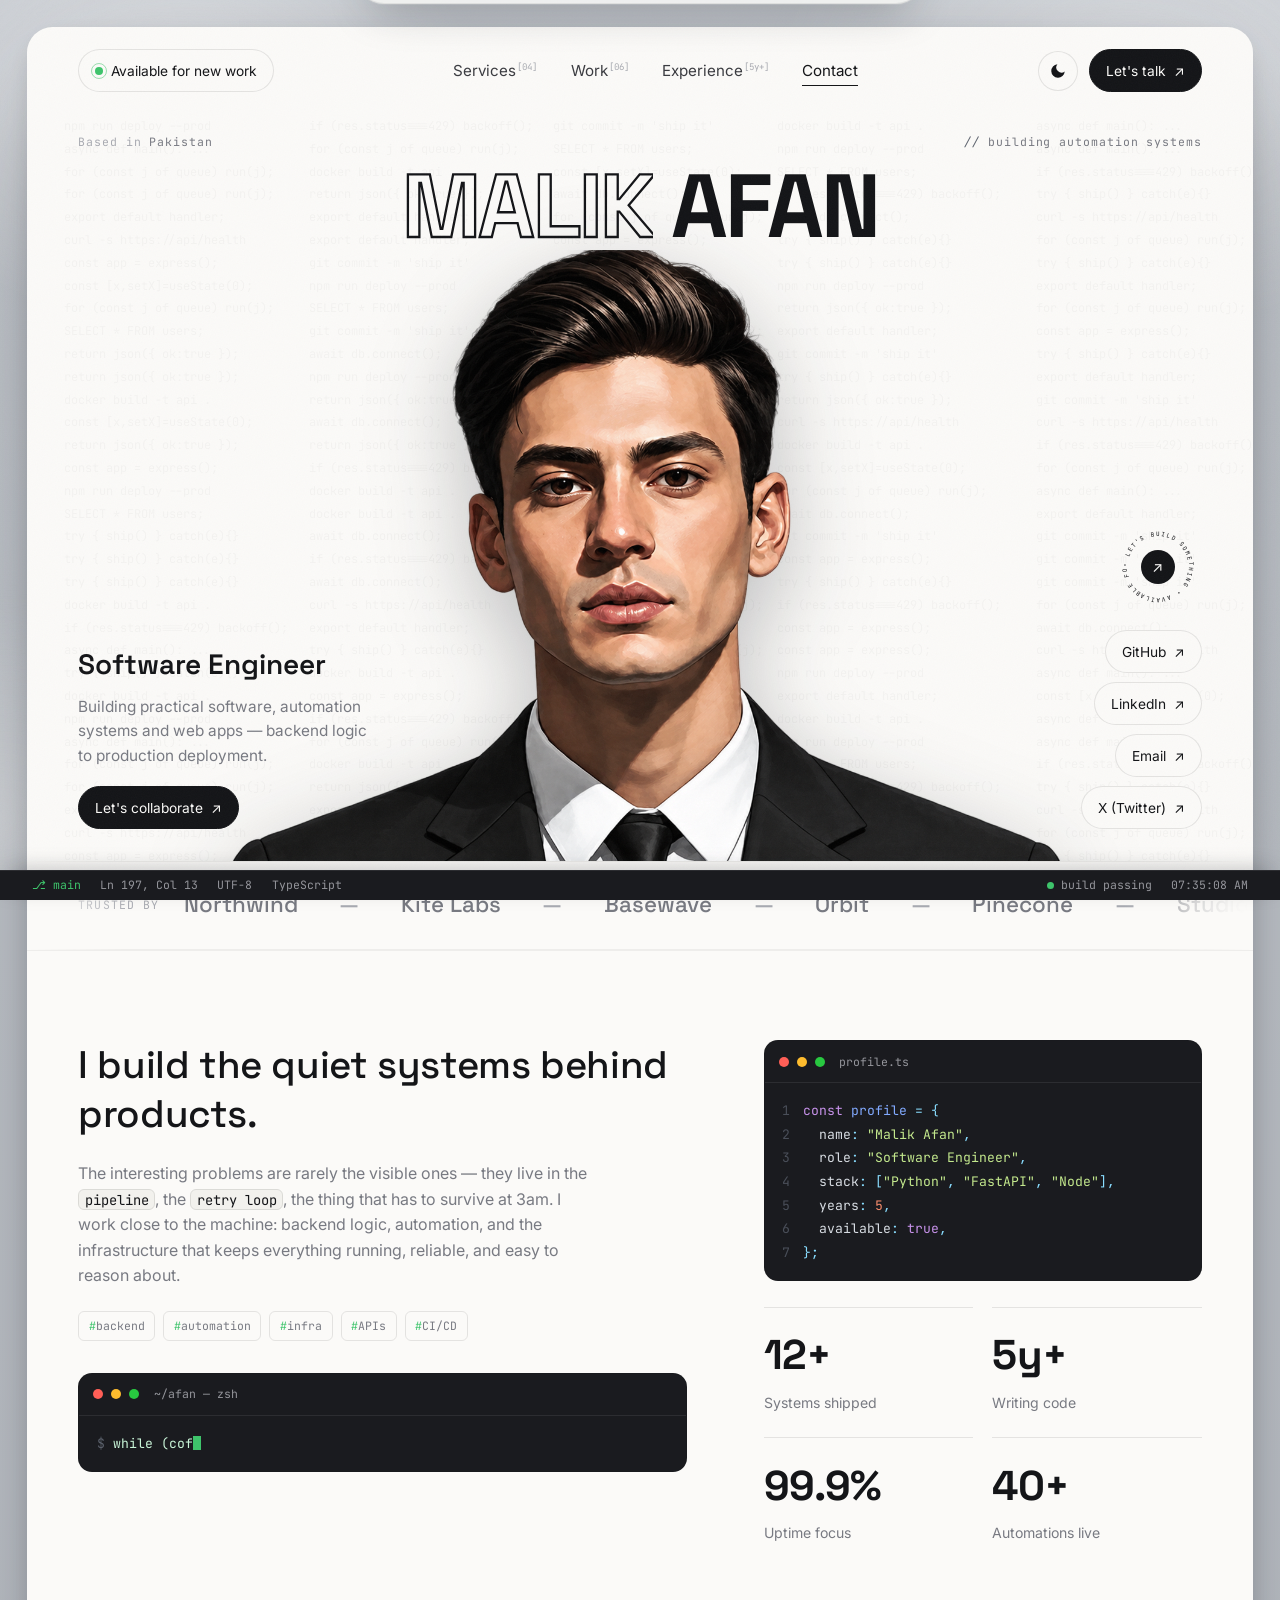
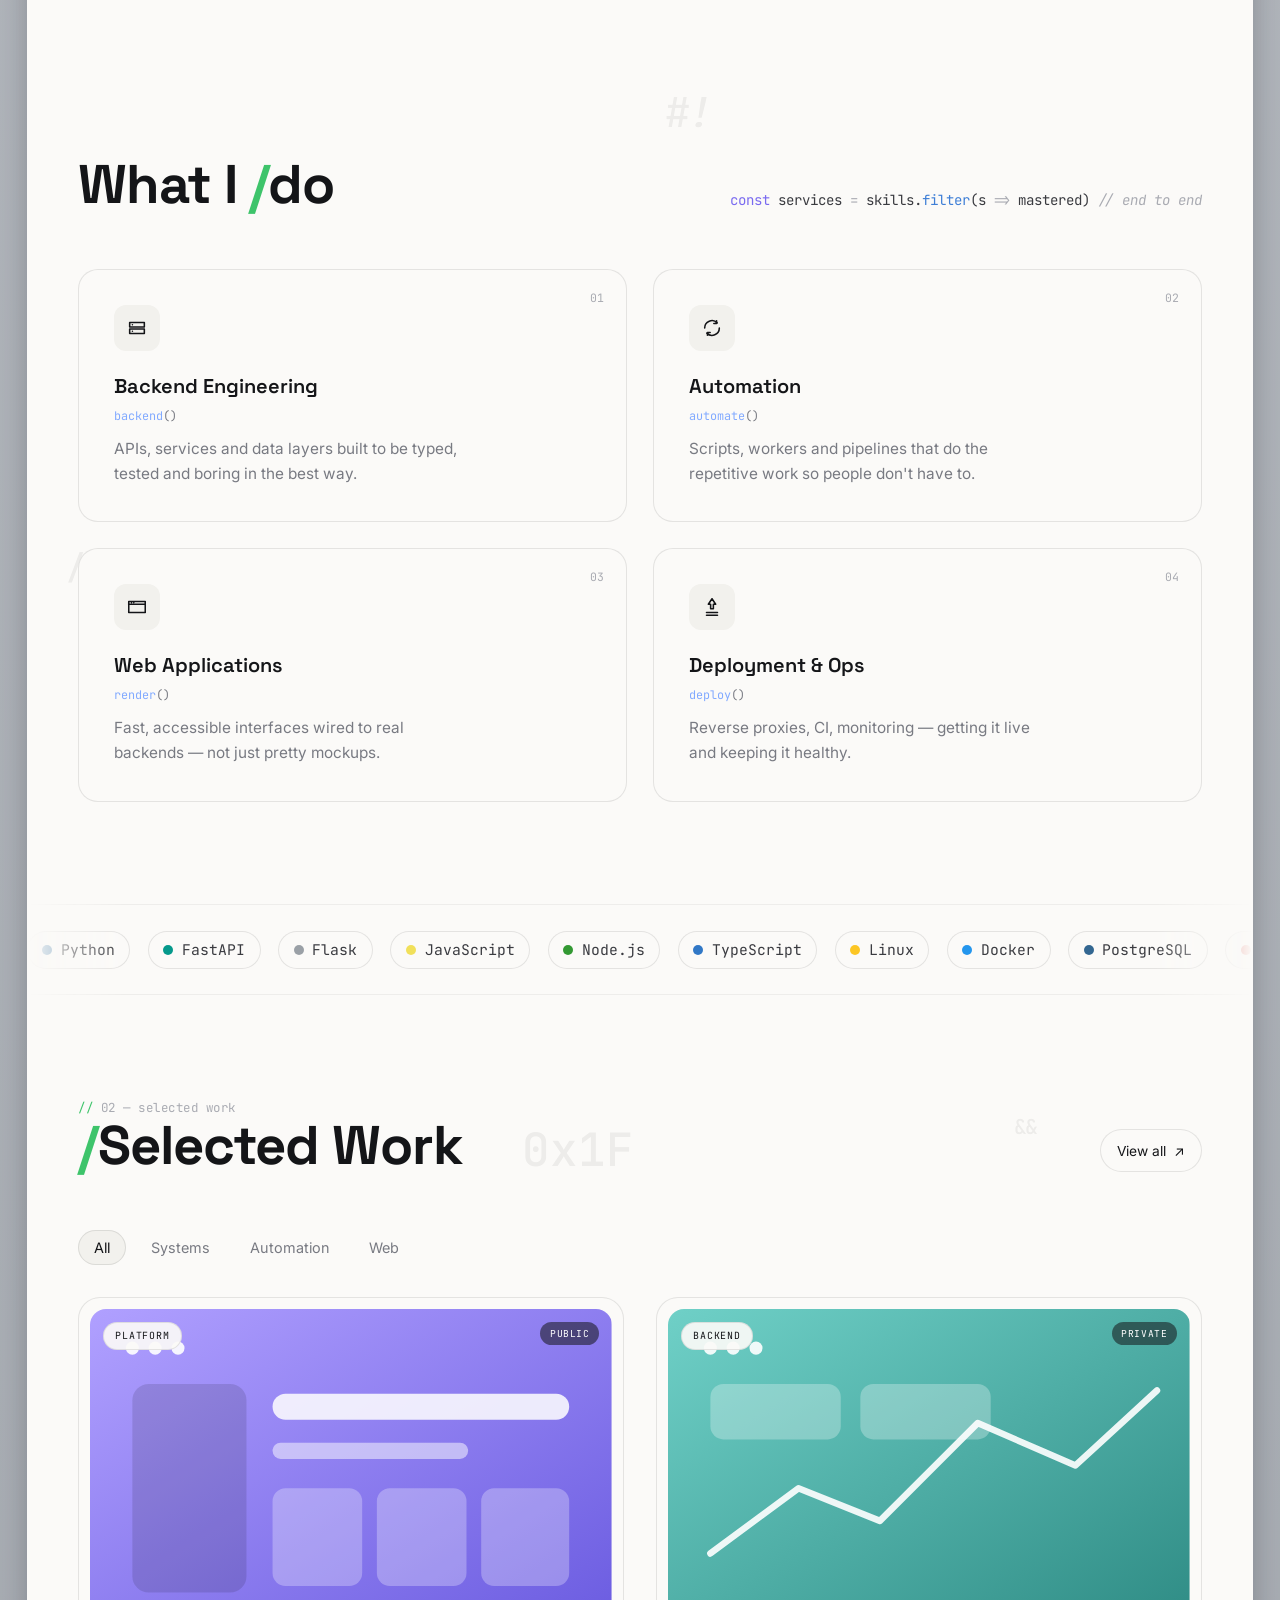
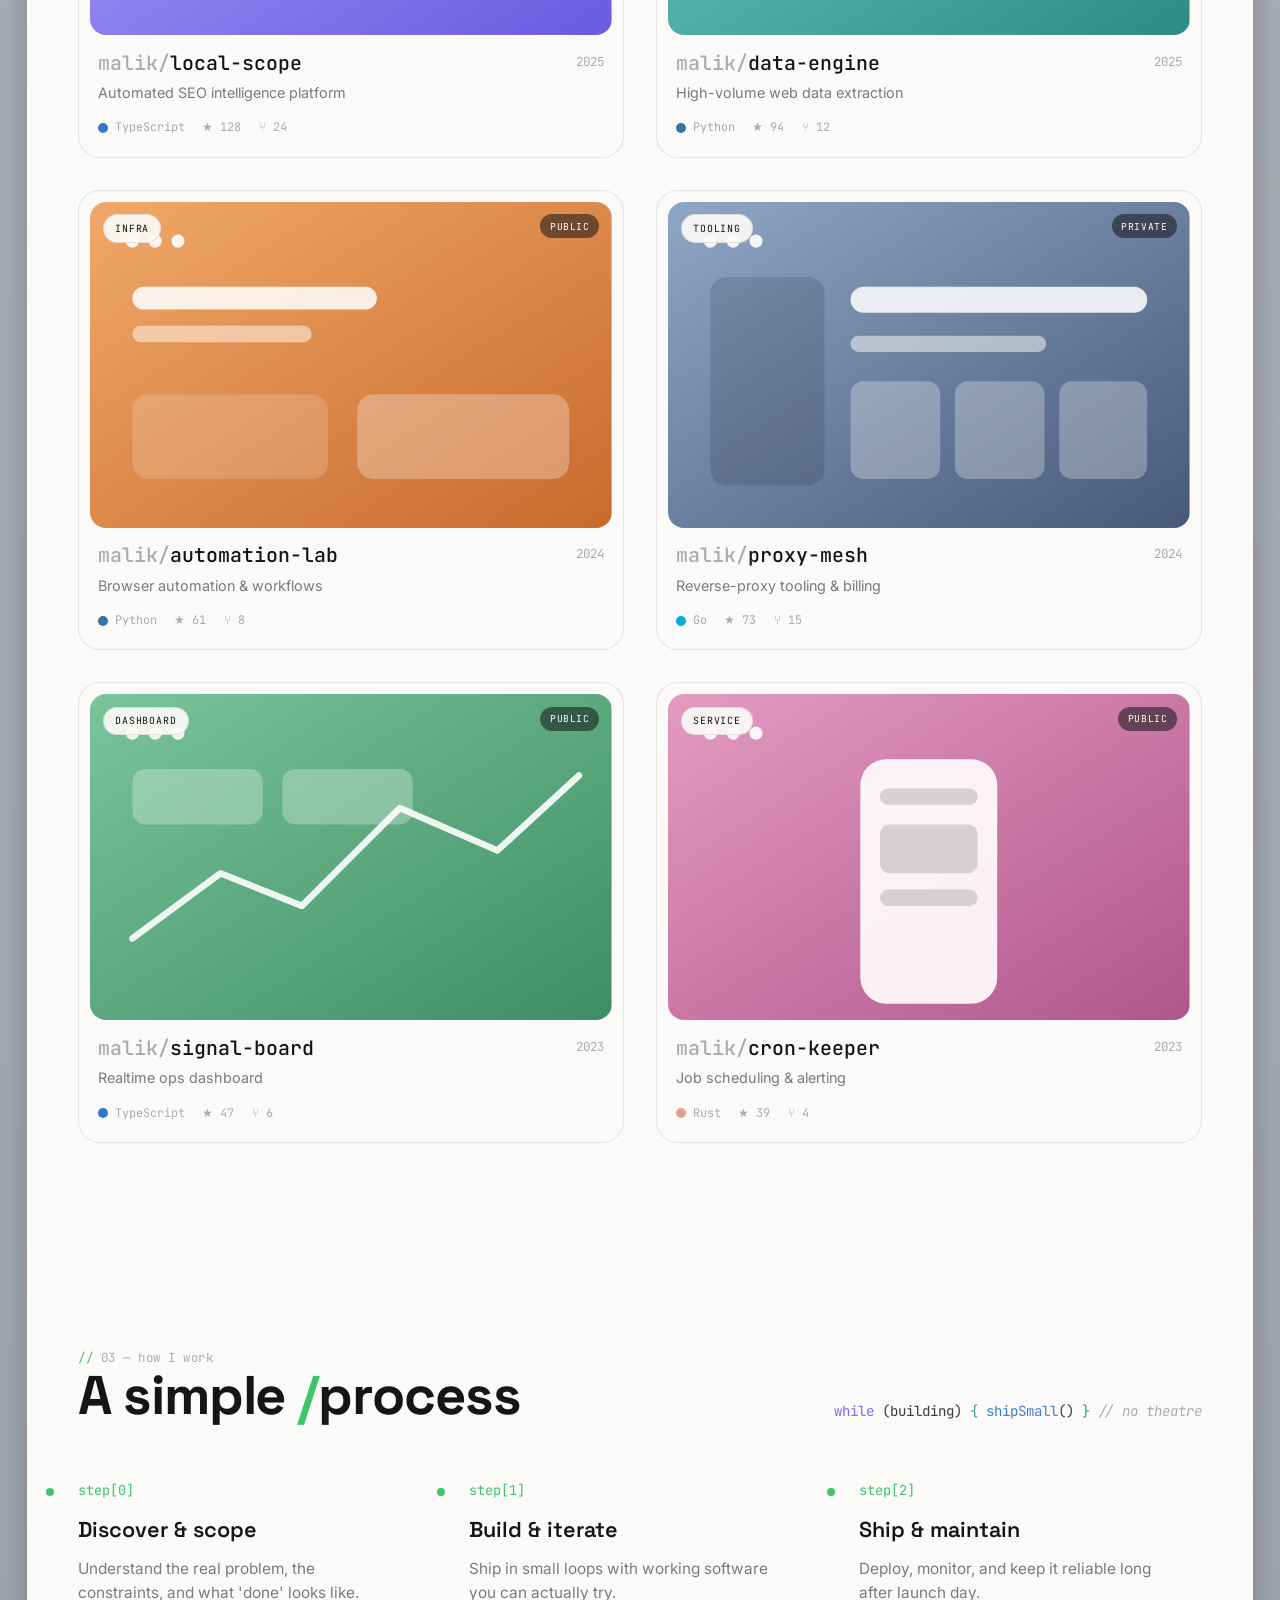
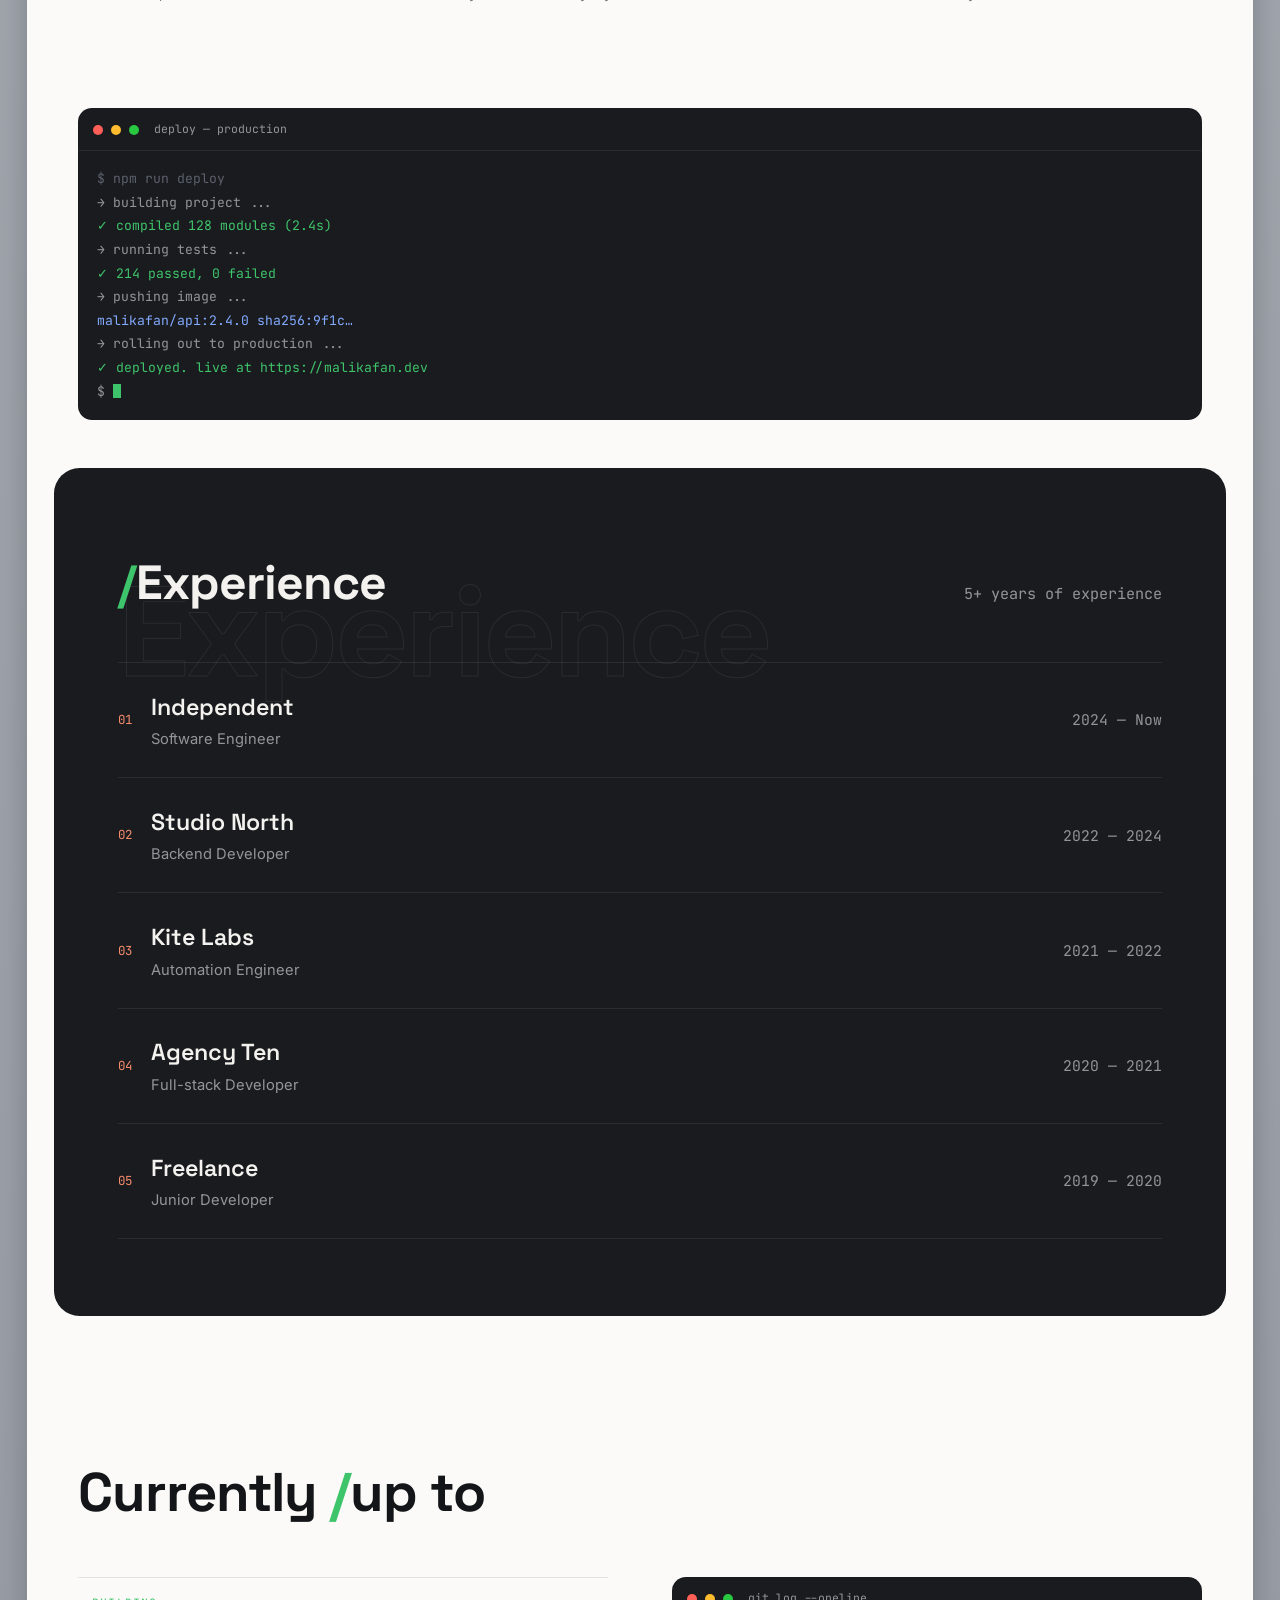
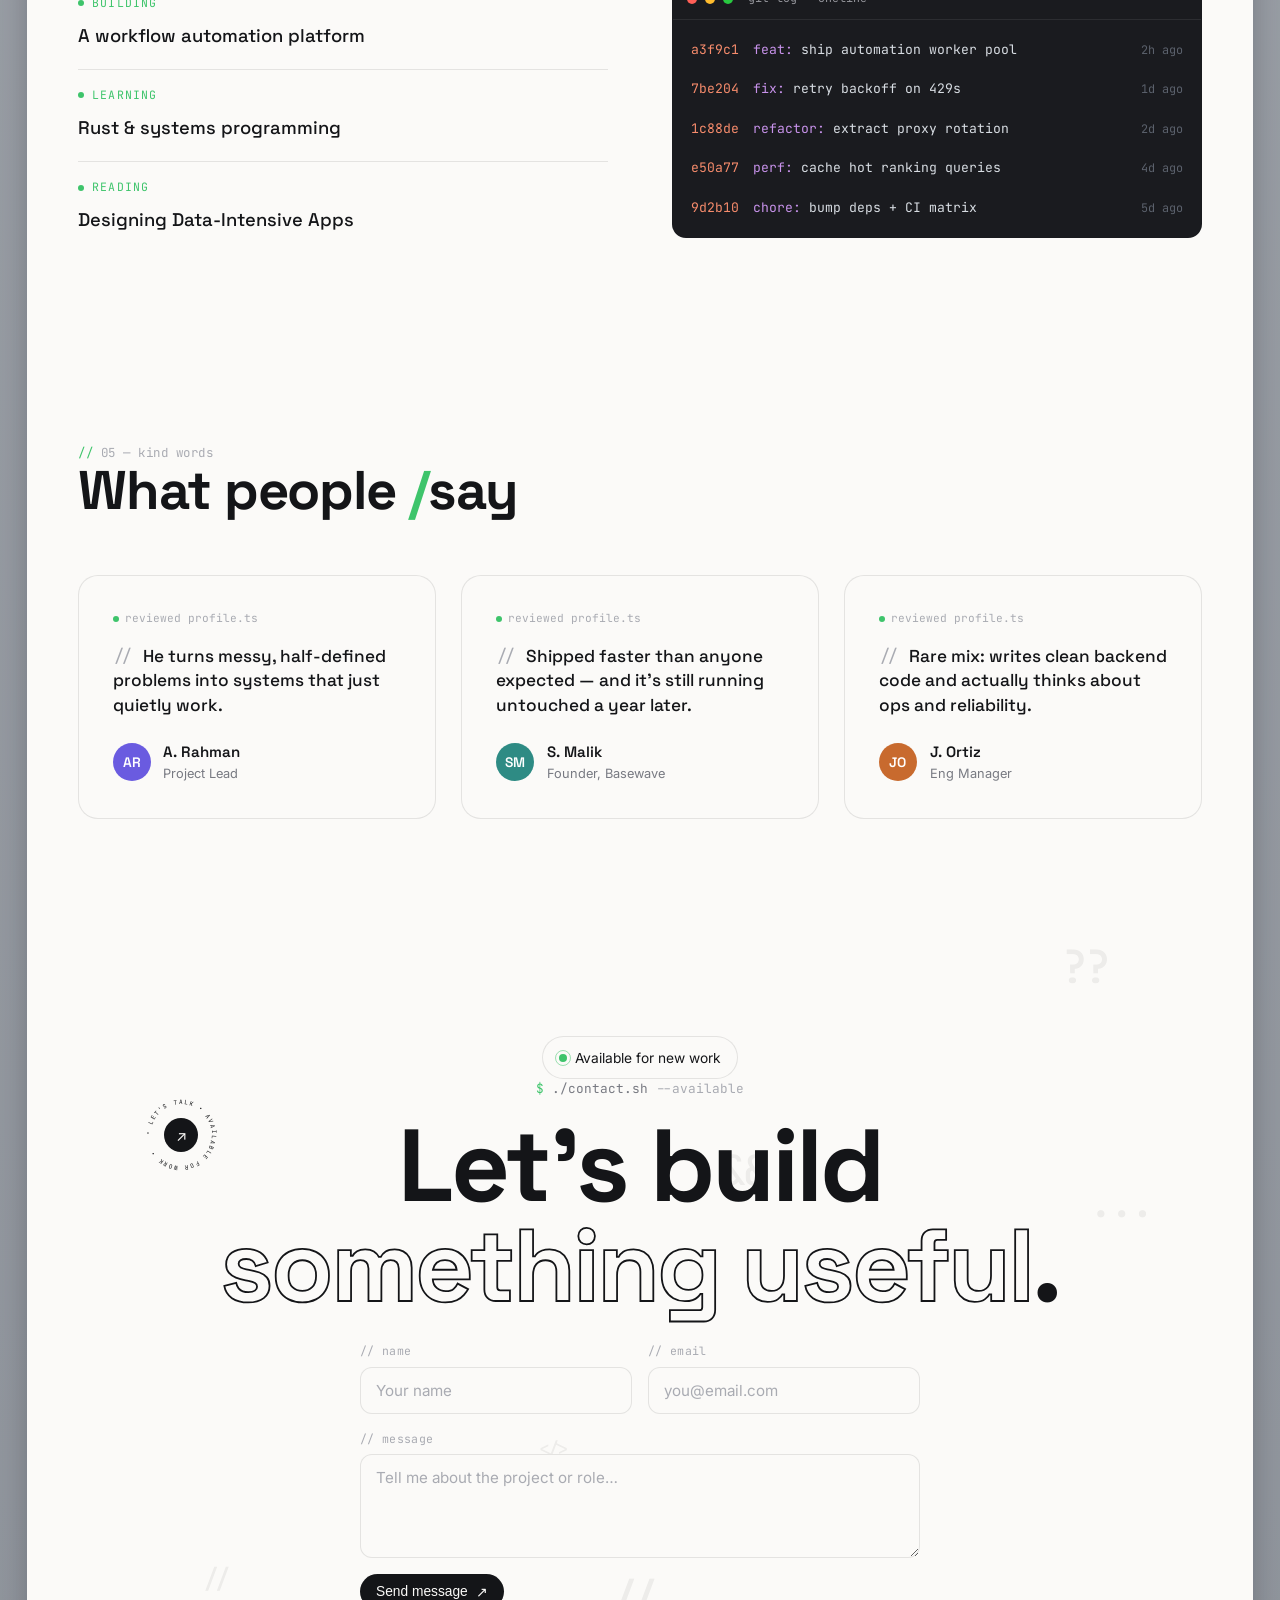
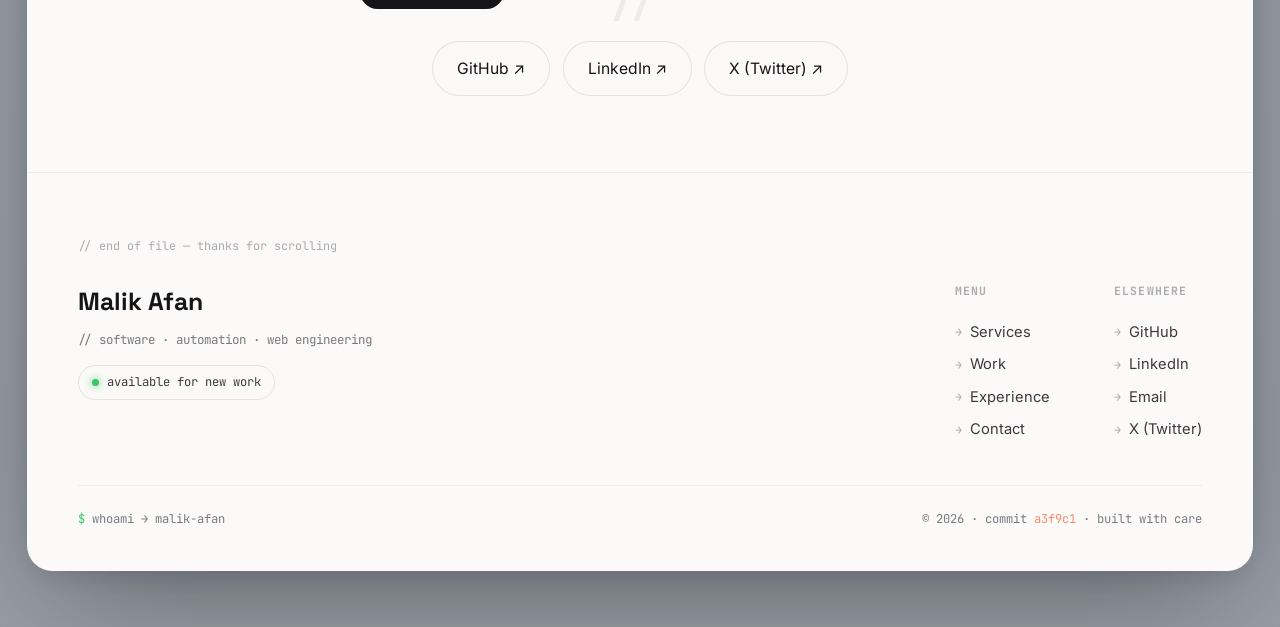
==== index.html @ fa78fea4 "move site to repo root" ====
<!DOCTYPE html>
<html lang="en">
<head>
<meta charset="UTF-8" />
<meta name="viewport" content="width=device-width, initial-scale=1.0, viewport-fit=cover" />
<title>Malik Afan — Software Engineer</title>
<meta name="description" content="Personal portfolio — software, automation and web engineering." />
<script>(function(){try{var t=localStorage.getItem('theme');if(!t)t=matchMedia('(prefers-color-scheme:dark)').matches?'dark':'light';document.documentElement.setAttribute('data-theme',t);}catch(e){document.documentElement.setAttribute('data-theme','light');}})();</script>
<link rel="preconnect" href="https://fonts.googleapis.com" />
<link rel="preconnect" href="https://fonts.gstatic.com" crossorigin />
<link href="https://fonts.googleapis.com/css2?family=Space+Grotesk:wght@400;500;600;700&family=Inter:wght@400;500;600&family=JetBrains+Mono:wght@400;500&display=swap" rel="stylesheet" />
<link rel="stylesheet" href="css/style.css" />
</head>
<body>

<div class="sky"></div>
<div class="grain"></div>
<div id="loader"><div class="m" data-mark></div><div class="mono2">&gt; loading…</div><div class="t"><div class="b"></div></div></div>

<div class="floatbar">
  <span class="fb-name" data-fb-name></span>
  <span class="fb-links" data-fb-links></span>
  <a class="pill solid" href="#contact">Let's talk <span class="a">↗</span></a>
</div>

<div class="frame">
  <nav class="nav">
    <span class="pill" data-availability><span class="dot"></span></span>
    <div class="links" data-nav></div>
    <div class="nav-right">
      <button class="theme-toggle" data-theme-toggle aria-label="Toggle dark mode">
        <svg class="ic-moon" viewBox="0 0 24 24" width="18" height="18" aria-hidden="true"><path d="M21 12.8A9 9 0 1 1 11.2 3a7 7 0 0 0 9.8 9.8Z" fill="currentColor"/></svg>
        <svg class="ic-sun" viewBox="0 0 24 24" width="18" height="18" aria-hidden="true"><g fill="none" stroke="currentColor" stroke-width="2" stroke-linecap="round"><circle cx="12" cy="12" r="4"/><path d="M12 2v2M12 20v2M2 12h2M20 12h2M5 5l1.4 1.4M17.6 17.6 19 19M19 5l-1.4 1.4M6.4 17.6 5 19"/></g></svg>
      </button>
      <a class="pill solid" href="#contact" data-cursor>Let's talk <span class="a">↗</span></a>
      <button class="nav-toggle" aria-label="Menu"><span></span><span></span><span></span></button>
    </div>
  </nav>

  <section id="hero">
    <div class="coderain" aria-hidden="true"></div>
    <div class="blobs" aria-hidden="true">
      <div class="blob b1" data-depth="16"><div class="blob-i"></div></div>
      <div class="blob b2" data-depth="22"><div class="blob-i"></div></div>
    </div>
    <div class="hero-meta mono">
      <span><span class="k">Based in</span> <span data-loc></span></span>
      <span><span class="tk-com">//</span> <span data-current></span></span>
    </div>

    <h1 class="hero-name" data-hero-name></h1>

    <div class="hero-portrait">
      <img class="pf-img pf-light" src="assets/portrait.png" alt="Malik Afan" />
      <img class="pf-img pf-dark" src="assets/portrait-dark.png" alt="Malik Afan" />
    </div>

    <div class="hero-foot">
      <div class="hero-role">
        <h2 data-role></h2>
        <p class="hero-blurb" data-blurb></p>
        <a class="pill solid" href="#work">Let's collaborate <span class="a">↗</span></a>
      </div>
      <div class="hero-right">
        <a class="badge2" href="#contact" aria-label="Let's build something">
          <svg viewBox="0 0 120 120"><defs><path id="bp2" d="M60,60 m-42,0 a42,42 0 1,1 84,0 a42,42 0 1,1 -84,0"/></defs><text><textPath href="#bp2">• let's build something • available for work </textPath></text></svg>
          <span class="ctr"><span>↗</span></span>
        </a>
        <div class="hero-socials" data-socials></div>
      </div>
    </div>
  </section>

  <div class="marquee clients"><span class="lab">Trusted by</span><div class="mqwrap"><div class="mq-track cl rev" data-clients></div></div></div>

  <section class="about">
    <div>
      <p class="lead"><span class="mask reveal"><span data-lead></span></span></p>
      <p class="body reveal" data-body></p>
      <div class="taglist reveal" data-tags></div>
      <div class="codeblock term reveal" style="margin-top:2rem">
        <div class="cb-bar"><i></i><i></i><i></i><em>~/afan — zsh</em></div>
        <div class="cb-body"><span style="color:var(--c-com)">$</span> <span data-type></span><span class="cur"></span></div>
      </div>
    </div>
    <div class="about-r">
      <div class="codeblock reveal">
        <div class="cb-bar"><i></i><i></i><i></i><em>profile.ts</em></div>
        <div class="cb-body" data-profile></div>
      </div>
      <div class="stats" data-stats></div>
    </div>
  </section>

  <section id="services" class="section">
    <div class="chips-float" aria-hidden="true"></div>
    <div class="sec-head"><div><div class="sec-idx reveal"><b>//</b> 01 — services</div><h2 class="sec-title reveal">What I <span class="slash">/</span>do</h2></div><p class="sec-note reveal code-note"><span class="tk-kw">const</span> services <span class="op">=</span> skills.<span class="tk-fn">filter</span>(s <span class="op">=></span> mastered)<span class="tk-com">  // end to end</span></p></div>
    <div class="svc-grid" data-services></div>
  </section>

  <div class="marquee"><div class="mq-track tech" data-marquee></div></div>

  <section id="work" class="section">
    <div class="chips-float" aria-hidden="true"></div>
    <div class="sec-head"><div><div class="sec-idx reveal"><b>//</b> 02 — selected work</div><h2 class="sec-title reveal"><span class="slash">/</span>Selected Work</h2></div><a class="pill reveal" href="#work" data-cursor>View all <span class="a">↗</span></a></div>
    <div class="work-bar reveal"><div class="tabs" data-tabs></div></div>
    <div class="work-grid" data-projects></div>
  </section>

  <section id="process" class="section">
    <div class="sec-head"><div><div class="sec-idx reveal"><b>//</b> 03 — how I work</div><h2 class="sec-title reveal">A simple <span class="slash">/</span>process</h2></div><p class="sec-note reveal code-note"><span class="tk-kw">while</span> (building) <span class="pun">{</span> <span class="tk-fn">shipSmall</span>() <span class="pun">}</span><span class="tk-com">  // no theatre</span></p></div>
    <div class="process" data-process></div>
  </section>

  <section class="deploy reveal">
    <div class="codeblock">
      <div class="cb-bar"><i></i><i></i><i></i><em>deploy — production</em></div>
      <div class="cb-body" data-deploy></div>
    </div>
  </section>

  <section id="experience" class="exp-panel reveal">
    <div class="exp-top"><span class="exp-ghost">Experience</span><h2 class="exp-title"><span class="slash">/</span>Experience</h2><span class="exp-years" data-years></span></div>
    <div class="exp-list" data-experience></div>
  </section>

  <section id="now" class="section">
    <div class="sec-head"><div><div class="sec-idx reveal"><b>//</b> 04 — right now</div><h2 class="sec-title reveal">Currently <span class="slash">/</span>up to</h2></div></div>
    <div class="now-wrap">
      <div class="now-list" data-now></div>
      <div class="codeblock gitlog reveal">
        <div class="cb-bar"><i></i><i></i><i></i><em>git log --oneline</em></div>
        <div class="cb-body" data-gitlog></div>
      </div>
    </div>
  </section>

  <section id="testimonials" class="section">
    <div class="sec-head"><div><div class="sec-idx reveal"><b>//</b> 05 — kind words</div><h2 class="sec-title reveal">What people <span class="slash">/</span>say</h2></div></div>
    <div class="tcards" data-testimonials></div>
  </section>

  <section id="contact" class="contact">
    <div class="chips-float" aria-hidden="true"></div>
    <a class="badge2 c-badge" href="#contact" data-cursor aria-label="Let's talk"><svg viewBox="0 0 120 120"><text><textPath href="#bp2">• let's talk • available for work • </textPath></text></svg><span class="ctr"><span>↗</span></span></a>
    <span class="pill ava reveal" data-availability2><span class="dot"></span></span>
    <div class="prompt reveal"><span class="p">$</span> ./contact.sh <span style="color:var(--faint)">--available</span></div>
    <h2 class="reveal" data-contact-title></h2>
    <form class="contact-form reveal" data-contact-form novalidate>
      <div class="cf-grid">
        <label class="cf-field"><span class="cf-lab">// name</span><input type="text" name="name" required autocomplete="name" placeholder="Your name" /></label>
        <label class="cf-field"><span class="cf-lab">// email</span><input type="email" name="email" required autocomplete="email" placeholder="you@email.com" /></label>
      </div>
      <label class="cf-field"><span class="cf-lab">// message</span><textarea name="message" rows="4" required placeholder="Tell me about the project or role…"></textarea></label>
      <div class="cf-actions">
        <button type="submit" class="pill solid cf-send">Send message <span class="a">↗</span></button>
        <span class="cf-note" data-cf-note aria-live="polite"></span>
      </div>
    </form>
    <div class="cta reveal" data-contact-cta></div>
  </section>

  <footer class="foot">
    <div class="foot-cmt">// end of file — thanks for scrolling</div>
    <div class="foot-grid">
      <div class="fbrand-col">
        <div class="fbrand" data-fbrand></div>
        <p class="ftag">// software · automation · web engineering</p>
        <span class="fstatus"><i></i> available for new work</span>
      </div>
      <div class="fcol" data-fnav></div>
      <div class="fcol" data-fsocial></div>
    </div>
    <div class="fbot">
      <span><span class="p">$</span> whoami → malik-afan</span>
      <span>© 2026 · commit <span class="hash">a3f9c1</span> · built with care</span>
    </div>
  </footer>
</div>

<div class="statusbar">
  <span class="seg accent">⎇ main</span>
  <span class="seg hide-sm" data-lncol>Ln 42, Col 8</span>
  <span class="seg hide-sm">UTF-8</span>
  <span class="seg">TypeScript</span>
  <span class="seg push"><span class="blink"></span> build passing</span>
  <span class="seg" data-clock>--:--:--</span>
</div>

<div class="hover-preview"></div>

<script src="js/main.js"></script>
</body>
</html>
---- css/style.css ----
/* ============================ Malik Afan — portfolio ============================ */
:root{
  --sky-1:#C7CBD1; --sky-2:#AEB3BA; --sky-3:#989DA5;
  --card:#FBFAF8; --card-2:#F2F1ED; --card-3:#EAE8E2;
  --ink:#141518; --ink-2:#3A3B40; --dim:#787A82; --faint:#A9ABB2;
  --line:rgba(20,21,24,0.10); --line-2:rgba(20,21,24,0.055);
  --dark:#1A1B1F; --dark-2:#212228; --dark-line:rgba(255,255,255,0.08);
  --d-text:#F3F2EF; --d-dim:#94959B;
  --green:#3EC46B; --violet:#7A6BF0; --pill:#141518;
  --c-kw:#C792EA; --c-str:#C3E88D; --c-num:#F78C6C; --c-prop:#82AAFF; --c-com:#5B616C; --c-punc:#89DDFF; --c-fn:#82AAFF;
  --fd:"Space Grotesk", system-ui, sans-serif;
  --fb:"Inter", system-ui, sans-serif;
  --fm:"JetBrains Mono", ui-monospace, Menlo, Consolas, monospace;
  --frame:clamp(9px, 2.1vw, 32px);
  --pad:clamp(1.15rem, 4vw, 3.8rem);
  --r:clamp(18px, 2vw, 30px);
  --sb:30px;
  --ease:cubic-bezier(.22,.68,.32,1);
}
*{ margin:0; padding:0; box-sizing:border-box; }
html{ -webkit-text-size-adjust:100%; scroll-behavior:smooth; }
body{ font-family:var(--fb); color:var(--ink); font-weight:400; line-height:1.6; overflow-x:hidden;
  -webkit-font-smoothing:antialiased; text-rendering:optimizeLegibility; background:linear-gradient(180deg, var(--sky-1), var(--sky-3)); }
a{ color:inherit; text-decoration:none; } svg{ display:block; }
::selection{ background:var(--ink); color:var(--card); }
html:not(.js) .reveal, html:not(.js) .mask>*{ opacity:1 !important; transform:none !important; }
html:not(.js) #loader{ display:none; }

.sky{ position:fixed; inset:0; z-index:0; pointer-events:none; overflow:hidden; }
.sky::before{ content:""; position:absolute; inset:-10%; filter:blur(6px);
  background:radial-gradient(40vw 30vw at 20% 18%, rgba(255,255,255,.55), transparent 60%),
    radial-gradient(46vw 32vw at 82% 16%, rgba(255,255,255,.42), transparent 62%),
    radial-gradient(50vw 34vw at 65% 88%, rgba(255,255,255,.4), transparent 62%),
    radial-gradient(38vw 30vw at 8% 84%, rgba(255,255,255,.34), transparent 60%); }
.grain{ position:fixed; inset:0; z-index:590; pointer-events:none; opacity:.028;
  background-image:url("data:image/svg+xml,%3Csvg xmlns='http://www.w3.org/2000/svg'%3E%3Cfilter id='n'%3E%3CfeTurbulence type='fractalNoise' baseFrequency='0.85' numOctaves='2' stitchTiles='stitch'/%3E%3C/filter%3E%3Crect width='100%25' height='100%25' filter='url(%23n)'/%3E%3C/svg%3E"); }

.frame{ position:relative; z-index:2; margin:var(--frame) var(--frame) calc(var(--sb) + var(--frame)); background:var(--card); border-radius:var(--r);
  box-shadow:0 40px 120px -30px rgba(30,34,40,.5), 0 8px 30px -10px rgba(30,34,40,.22); overflow:hidden; }

.pill{ display:inline-flex; align-items:center; gap:.5rem; border:1px solid var(--line); border-radius:100px; padding:.6rem 1rem; font-size:.86rem; background:var(--card); white-space:nowrap;
  transition:border-color .3s var(--ease), background-color .3s var(--ease), color .3s var(--ease), transform .3s var(--ease); }
.pill:hover{ border-color:var(--ink); transform:translateY(-2px); }
.pill.solid{ background:var(--ink); color:var(--card); border-color:var(--ink); }
.pill.solid:hover{ opacity:.9; }
.pill .dot{ width:8px; height:8px; border-radius:50%; background:var(--green); position:relative; }
.pill .dot::after{ content:""; position:absolute; inset:-4px; border-radius:50%; border:1px solid var(--green); opacity:.5; animation:ping 2.4s var(--ease) infinite; }
@keyframes ping{ 0%{transform:scale(.6);opacity:.6} 80%,100%{transform:scale(1.7);opacity:0} }
.pill .a{ transition:transform .3s var(--ease); display:inline-block; }
.pill:hover .a{ transform:translate(2px,-2px); }
.mono{ font-family:var(--fm); font-size:.72rem; letter-spacing:.08em; color:var(--dim); }

.nav{ position:relative; z-index:10; display:flex; align-items:center; justify-content:space-between; gap:1rem; padding:clamp(.9rem,2.2vw,1.4rem) var(--pad); }
.nav-right{ display:flex; align-items:center; gap:.7rem; }
.nav .links{ display:flex; gap:clamp(1rem,2.6vw,2.4rem); }
.nav .links a{ position:relative; color:var(--ink-2); font-size:.95rem; transition:color .3s var(--ease); }
.nav .links a sup{ color:var(--faint); font-size:.6em; margin-left:.12em; font-family:var(--fm); }
.nav .links a::after{ content:""; position:absolute; left:0; bottom:-3px; height:1.5px; width:0; background:var(--ink); transition:width .32s var(--ease); }
.nav .links a:hover,.nav .links a.active{ color:var(--ink); }
.nav .links a.active::after,.nav .links a:hover::after{ width:100%; }
.nav-toggle{ display:none; }
.floatbar{ position:fixed; top:var(--frame); left:50%; transform:translate(-50%,-140%); z-index:800; display:flex; align-items:center; gap:1.1rem; padding:.45rem .5rem .45rem 1.25rem; background:rgba(251,250,248,.8); backdrop-filter:blur(16px) saturate(1.4); -webkit-backdrop-filter:blur(16px) saturate(1.4); border:1px solid var(--line); border-radius:100px; box-shadow:0 16px 44px -16px rgba(30,34,40,.4); transition:transform .5s var(--ease); }
.floatbar.show{ transform:translate(-50%,0); }
.floatbar .fb-name{ font-family:var(--fd); font-weight:700; font-size:.92rem; color:var(--ink); }
.floatbar .fb-links{ display:flex; gap:1.4rem; padding:0 1.2rem; border-left:1px solid var(--line); border-right:1px solid var(--line); }
.floatbar .fb-links a{ font-size:.85rem; color:var(--dim); transition:color .25s var(--ease); } .floatbar .fb-links a:hover{ color:var(--ink); }
.floatbar .pill.solid{ padding:.55rem 1.1rem; font-size:.85rem; }
@media (max-width:420px){
  .nav{ padding-left:1rem; padding-right:1rem; gap:.5rem; }
  .nav [data-availability]{ font-size:.76rem; padding:.5rem .8rem; }
  .nav-right{ gap:.5rem; }
  .theme-toggle{ width:36px; height:36px; }
}
@media (max-width:760px){ .floatbar .fb-links{ display:none; } }

.statusbar{ position:fixed; left:0; right:0; bottom:0; z-index:700; height:var(--sb); border-radius:0;
  display:flex; align-items:center; gap:1.2rem; padding:0 clamp(1rem,3vw,2rem); background:var(--dark); color:var(--d-dim);
  border-top:1px solid var(--dark-line); font-family:var(--fm); font-size:.72rem; overflow:hidden;
  box-shadow:0 -6px 22px -10px rgba(20,24,30,.5); }
.statusbar .seg{ display:inline-flex; align-items:center; gap:.4rem; white-space:nowrap; }
.statusbar .accent{ color:var(--green); } .statusbar .push{ margin-left:auto; }
.statusbar .blink{ width:7px; height:7px; border-radius:50%; background:var(--green); animation:blink 1.2s steps(1) infinite; }
@media (max-width:640px){ .statusbar .hide-sm{ display:none; } }

/* ============================ HERO ============================ */
#hero{ position:relative; height:calc(100svh - var(--frame)*2 - var(--sb) - 4.4rem); min-height:430px; display:flex; flex-direction:column; padding:0 var(--pad) clamp(.5rem,2vh,1.2rem); overflow:hidden; }
.coderain{ position:absolute; inset:0; z-index:0; overflow:hidden; pointer-events:none; opacity:.028; }
.cr-col{ position:absolute; top:0; font-family:var(--fm); font-size:12px; line-height:1.9; white-space:pre; color:var(--ink); animation:crfall linear infinite; will-change:transform; }
@keyframes crfall{ from{ transform:translateY(-50%); } to{ transform:translateY(0); } }
.blobs{ position:absolute; inset:0; z-index:0; pointer-events:none; overflow:hidden; }
.blob{ position:absolute; will-change:transform; }
.blob-i{ width:100%; height:100%; border-radius:50%; filter:blur(8px); animation:float 9s var(--ease) infinite; }
.blob.b1{ width:32vw; height:32vw; left:2%; top:16%; } .blob.b1 .blob-i{ background:radial-gradient(circle at 40% 40%, rgba(122,107,240,.13), transparent 70%); }
.blob.b2{ width:26vw; height:26vw; right:4%; top:22%; } .blob.b2 .blob-i{ background:radial-gradient(circle at 50% 50%, rgba(62,196,107,.12), transparent 70%); animation-delay:-3s; }
@keyframes float{ 0%,100%{ transform:translateY(0) scale(1); } 50%{ transform:translateY(-20px) scale(1.05); } }

.hero-meta{ display:flex; justify-content:space-between; gap:1rem; margin:clamp(.6rem,2vh,1.4rem) 0 0; position:relative; z-index:4; }
.hero-meta span{ display:inline-flex; align-items:center; gap:.5rem; } .hero-meta .k{ color:var(--faint); }

.hero-name{ font-family:var(--fd); font-weight:700; text-align:center; line-height:.84; letter-spacing:-0.03em;
  display:flex; flex-wrap:wrap; justify-content:center; gap:0 .2em; font-size:clamp(3.4rem,7vw,6.6rem);
  position:relative; z-index:1; margin-top:clamp(.5rem,2vh,1.4rem); }
.hero-name .word{ display:inline-block; overflow:hidden; }
.hero-name .word > span{ display:inline-block; will-change:transform; animation:nameup 1s var(--ease) both; }
.hero-name .word.solid > span{ animation-delay:.12s; }
@keyframes nameup{ from{ transform:translateY(115%); } to{ transform:translateY(0); } }
.hero-name .outline > span{ color:transparent; -webkit-text-stroke:clamp(1px,.18vw,2.6px) var(--ink); }
.hero-name .solid > span{ color:var(--ink); }

/* portrait cutout — centered, overlapping the name (like the reference) */
.hero-portrait{ position:absolute; left:50%; bottom:clamp(-42px,-2.6vh,-16px); transform:translateX(-50%); height:85%; max-height:700px; z-index:2; pointer-events:none;
  animation:pfin 1.1s var(--ease) .35s both; }
@keyframes pfin{ from{ opacity:0; transform:translate(-50%,26px); } to{ opacity:1; transform:translate(-50%,0); } }
.pf-img{ height:100%; width:auto; object-fit:contain; object-position:bottom; filter:drop-shadow(0 26px 44px rgba(20,24,30,.26)); }

.hero-blurb{ color:var(--dim); max-width:30ch; margin:.5rem 0 1.1rem; font-size:.96rem; }
.hero-role h2{ font-family:var(--fd); font-weight:600; font-size:clamp(1.3rem,2.4vw,1.75rem); }
.hero-right{ display:flex; flex-direction:column; align-items:flex-end; gap:1.1rem; }
.hero-socials{ display:flex; flex-direction:column; gap:.55rem; align-items:flex-end; }

/* hero code editor window */
.hero-code{ width:min(100%,520px); animation:cwfloat 6.5s ease-in-out infinite; }
@keyframes cwfloat{ 0%,100%{ transform:translateY(0) rotate(-1deg); } 50%{ transform:translateY(-9px) rotate(-1deg); } }
.codewin{ border:1px solid var(--dark-line); border-radius:14px; background:linear-gradient(180deg,#202127,#17181c); overflow:hidden;
  box-shadow:0 46px 90px -34px rgba(20,24,30,.7), 0 12px 30px -12px rgba(20,24,30,.4); }
.cw-top{ display:flex; align-items:center; gap:.9rem; padding:.55rem .8rem; border-bottom:1px solid var(--dark-line); background:rgba(0,0,0,.28); }
.cw-dots{ display:flex; gap:.42rem; } .cw-dots i{ width:11px; height:11px; border-radius:50%; }
.cw-dots i:nth-child(1){ background:#ff5f57; } .cw-dots i:nth-child(2){ background:#febc2e; } .cw-dots i:nth-child(3){ background:#28c840; }
.cw-tabs{ display:flex; gap:.25rem; }
.cw-tab{ font-family:var(--fm); font-size:.67rem; color:var(--d-dim); padding:.22rem .55rem; border-radius:6px; }
.cw-tab.active{ color:var(--d-text); background:rgba(255,255,255,.07); }
.cw-body{ font-family:var(--fm); font-size:.83rem; line-height:1.85; padding:.95rem 1rem; color:#D7DCE2; }
.cw-body .ln{ color:#3d4450; user-select:none; display:inline-block; width:1.7em; }
.cw-cur{ display:inline-block; width:7px; height:1.02em; background:var(--green); vertical-align:-2px; animation:blink 1s steps(1) infinite; }
.cw-status{ display:flex; align-items:center; gap:1rem; padding:.5rem .85rem; border-top:1px solid var(--dark-line); background:rgba(0,0,0,.22); font-family:var(--fm); font-size:.66rem; color:var(--d-dim); }
.cw-status .s-ok{ color:var(--green); display:inline-flex; align-items:center; gap:.35rem; }
.cw-status .s-ok::before{ content:""; width:6px; height:6px; border-radius:50%; background:var(--green); box-shadow:0 0 8px var(--green); }
.cw-status .push{ margin-left:auto; }

.hero-foot{ position:relative; z-index:3; margin-top:auto; display:flex; align-items:flex-end; justify-content:space-between; gap:2rem; padding-bottom:clamp(.4rem,1.5vh,1.2rem); }
.hero-right .badge2{ margin-bottom:.1rem; }
.badge2{ position:relative; width:88px; height:88px; display:block; }
.badge2 svg{ width:100%; height:100%; animation:spin 18s linear infinite; }
.badge2:hover svg{ animation-duration:6s; }
.badge2 text{ font-family:var(--fm); font-size:8.2px; letter-spacing:.18em; fill:var(--ink); text-transform:uppercase; }
.badge2 .ctr{ position:absolute; inset:0; display:grid; place-items:center; }
.badge2 .ctr span{ width:34px; height:34px; border-radius:50%; background:var(--ink); color:var(--card); display:grid; place-items:center; font-size:.9rem; transition:transform .35s var(--ease); }
.badge2:hover .ctr span{ transform:scale(1.12) rotate(12deg); }
@keyframes spin{ to{ transform:rotate(360deg); } }
@media (max-width:640px){ .hero-right{ align-items:flex-start; } .badge2{ display:none; } }

/* marquees + language chips */
.marquee{ border-top:1px solid var(--line-2); border-bottom:1px solid var(--line-2); overflow:hidden; padding:clamp(1rem,3vw,1.6rem) 0; -webkit-mask-image:linear-gradient(90deg, transparent, #000 8%, #000 92%, transparent); mask-image:linear-gradient(90deg, transparent, #000 8%, #000 92%, transparent); }
.marquee.clients{ display:flex; align-items:center; gap:1.5rem; padding-left:var(--pad); }
.marquee.clients .lab{ font-family:var(--fm); font-size:.72rem; letter-spacing:.1em; text-transform:uppercase; color:var(--faint); white-space:nowrap; }
.marquee.clients .mqwrap{ overflow:hidden; flex:1; -webkit-mask-image:linear-gradient(90deg, #000 0%, #000 88%, transparent); mask-image:linear-gradient(90deg, #000 0%, #000 88%, transparent); }
.mq-track{ display:flex; width:max-content; animation:mq 40s linear infinite; }
.mq-track.rev{ animation-direction:reverse; animation-duration:44s; }
.marquee:hover .mq-track{ animation-play-state:paused; }
.mq-track.cl span{ display:inline-flex; align-items:center; gap:2.6rem; margin-right:2.6rem; color:var(--dim); font-family:var(--fd); font-weight:500; font-size:clamp(1rem,2vw,1.4rem); } .mq-track.cl span::after{ content:"—"; color:var(--faint); }
.mq-track.tech .chip{ display:inline-flex; align-items:center; gap:.55rem; margin-right:1.1rem; font-family:var(--fm); font-size:.92rem; color:var(--ink-2); border:1px solid var(--line); border-radius:100px; padding:.4rem .9rem; background:var(--card); }
.mq-track.tech .chip i{ width:10px; height:10px; border-radius:50%; flex:none; }
@keyframes mq{ to{ transform:translateX(-50%); } }

.section{ padding:clamp(3.5rem,8vw,7rem) var(--pad); position:relative; }
.sec-head{ display:flex; align-items:flex-end; justify-content:space-between; gap:1.5rem; flex-wrap:wrap; margin-bottom:clamp(2.2rem,5vw,3.6rem); position:relative; }
.sec-idx{ font-family:var(--fm); font-size:.78rem; color:var(--faint); letter-spacing:.04em; }
.sec-idx b{ color:var(--green); font-weight:400; }
.sec-title{ font-family:var(--fd); font-weight:700; font-size:clamp(1.8rem,5vw,3.4rem); letter-spacing:-0.02em; line-height:1; }
.sec-title .slash{ color:var(--green); }
.sec-note{ color:var(--dim); max-width:32ch; font-size:.98rem; }
.reveal{ opacity:0; transform:translateY(24px); transition:opacity .7s var(--ease), transform .7s var(--ease); }
.reveal.in{ opacity:1; transform:none; }
.mask{ display:block; overflow:hidden; } .mask > *{ display:block; }
.section > *:not(.chips-float), .contact > *:not(.chips-float){ position:relative; z-index:1; }
.chips-float{ position:absolute; inset:0; z-index:0; pointer-events:none; overflow:hidden; }
.chips-float .chip{ position:absolute; font-family:var(--fm); font-weight:500; color:rgba(20,21,24,.06); animation:chipfloat 12s ease-in-out infinite; }
@keyframes chipfloat{ 0%,100%{ transform:translateY(0) rotate(0); } 50%{ transform:translateY(-24px) rotate(6deg); } }

.codeblock{ border:1px solid var(--line); border-radius:14px; background:var(--dark); overflow:hidden; }
.cb-bar{ display:flex; align-items:center; gap:.5rem; padding:.7rem .9rem; border-bottom:1px solid var(--dark-line); }
.cb-bar i{ width:10px; height:10px; border-radius:50%; display:inline-block; }
.cb-bar i:nth-child(1){ background:#ff5f57; } .cb-bar i:nth-child(2){ background:#febc2e; } .cb-bar i:nth-child(3){ background:#28c840; }
.cb-bar em{ font-family:var(--fm); font-style:normal; font-size:.72rem; color:var(--d-dim); margin-left:.4rem; }
.cb-body{ font-family:var(--fm); font-size:.82rem; line-height:1.8; padding:1rem 1.1rem; color:#D7DCE2; overflow-x:auto; }
.cb-body .ln{ color:#4a4f59; user-select:none; display:inline-block; width:1.6em; }
.tk-kw{ color:var(--c-kw); } .tk-str{ color:var(--c-str); } .tk-num{ color:var(--c-num); } .tk-prop{ color:var(--c-prop); } .tk-com{ color:var(--c-com); font-style:italic; } .tk-punc{ color:var(--c-punc); } .tk-fn{ color:var(--c-fn); }
.code-note{ font-family:var(--fm); font-size:.88rem; color:var(--ink-2); max-width:none !important; }
.code-note .op{ color:var(--faint); } .code-note .pun{ color:#2aa198; }
.code-note .tk-kw{ color:var(--violet); } .code-note .tk-fn{ color:#3f7fd6; } .code-note .tk-com{ color:var(--faint); font-style:italic; }
.term .cb-body{ min-height:3.2rem; color:#c9f5d8; }
.cur{ display:inline-block; width:8px; height:1.05em; background:var(--green); vertical-align:-2px; animation:blink 1s steps(1) infinite; }
@keyframes blink{ 50%{ opacity:0; } }
@keyframes cardin{ from{ opacity:0; transform:translateY(24px); } to{ opacity:1; transform:translateY(0); } }

/* ---------- theme toggle ---------- */
.theme-toggle{ display:grid; place-items:center; width:40px; height:40px; border-radius:50%; border:1px solid var(--line); background:var(--card); color:var(--ink); cursor:pointer; flex:none; transition:border-color .3s var(--ease), transform .3s var(--ease); }
.theme-toggle:hover{ border-color:var(--ink); transform:translateY(-2px); }
.theme-toggle .ic-sun{ display:none; }
[data-theme="dark"] .theme-toggle .ic-moon{ display:none; }
[data-theme="dark"] .theme-toggle .ic-sun{ display:block; }

/* ---------- contact form ---------- */
.contact-form{ max-width:560px; margin:1.6rem auto; text-align:left; display:grid; gap:1rem; position:relative; z-index:1; }
.cf-grid{ display:grid; grid-template-columns:1fr 1fr; gap:1rem; }
.cf-field{ display:grid; gap:.4rem; }
.cf-lab{ font-family:var(--fm); font-size:.72rem; color:var(--faint); letter-spacing:.03em; }
.cf-field input, .cf-field textarea{ width:100%; font-family:var(--fb); font-size:.95rem; color:var(--ink); background:var(--card); border:1px solid var(--line); border-radius:12px; padding:.8rem .95rem; outline:none; transition:border-color .25s var(--ease), box-shadow .25s var(--ease); resize:vertical; }
.cf-field input::placeholder, .cf-field textarea::placeholder{ color:var(--faint); }
.cf-field input:focus, .cf-field textarea:focus{ border-color:var(--ink); box-shadow:0 0 0 3px rgba(62,196,107,.16); }
.cf-actions{ display:flex; align-items:center; gap:1rem; flex-wrap:wrap; }
.cf-send{ cursor:pointer; border:none; }
.cf-note{ font-family:var(--fm); font-size:.8rem; color:var(--dim); }
.cf-note.ok{ color:var(--green); } .cf-note.err{ color:#e0564f; }
@media (max-width:560px){ .cf-grid{ grid-template-columns:1fr; } }

/* ---------- dark theme ---------- */
[data-theme="dark"]{
  --sky-1:#0b0d11; --sky-2:#0f1218; --sky-3:#13161d;
  --card:#15181e; --card-2:#1c212a; --card-3:#232a35;
  --ink:#ECEFF3; --ink-2:#C0C6CF; --dim:#8b929d; --faint:#59606b;
  --line:rgba(255,255,255,0.11); --line-2:rgba(255,255,255,0.06);
  --dark:#0c0e12; --dark-2:#0c0e12; --dark-line:rgba(255,255,255,0.08);
  --pill:#ECEFF3;
}
[data-theme="dark"] .sky::before{ opacity:.26; }
[data-theme="dark"] .floatbar{ background:rgba(18,21,27,.82); }
[data-theme="dark"] .nav .links{ background:rgba(11,13,17,.98); }
[data-theme="dark"] .card .tag{ background:rgba(20,23,29,.9); }
[data-theme="dark"] .card .arw{ background:var(--card-2); color:var(--ink); }
/* portrait swaps by theme — dark-suit for light mode, white-suit for dark mode */
.pf-dark{ display:none; }
[data-theme="dark"] .pf-light{ display:none; }
[data-theme="dark"] .pf-dark{ display:block; }
[data-theme="dark"] .cf-field input:focus, [data-theme="dark"] .cf-field textarea:focus{ box-shadow:0 0 0 3px rgba(62,196,107,.22); }

/* nav is now fixed at top — drop the floating pill bar */
/* nav is normal/in-flow again; floatbar returns on scroll */
@media (max-width:860px){ [data-theme="dark"] .hero-portrait{ background:linear-gradient(155deg,#232838,#1b2226); } }
/* smooth light↔dark transition (only during toggle) */
html.theme-anim, html.theme-anim *, html.theme-anim *::before, html.theme-anim *::after{ transition:background-color .4s ease, color .4s ease, border-color .4s ease, fill .4s ease, box-shadow .4s ease !important; }

.about{ display:grid; grid-template-columns:1.25fr .9fr; gap:clamp(2rem,6vw,5rem); align-items:start; padding:clamp(3rem,7vw,6rem) var(--pad); border-top:1px solid var(--line-2); }
.about .lead{ font-family:var(--fd); font-weight:500; font-size:clamp(1.5rem,3.3vw,2.4rem); line-height:1.28; letter-spacing:-0.01em; }
.about .body{ color:var(--dim); margin:1.4rem 0 1.4rem; max-width:52ch; }
.about .body code{ font-family:var(--fm); font-size:.86em; background:var(--card-2); border:1px solid var(--line); border-radius:6px; padding:.05em .4em; color:var(--ink); }
.about .taglist{ display:flex; flex-wrap:wrap; gap:.5rem; }
.about .taglist span{ font-family:var(--fm); font-size:.72rem; color:var(--dim); border:1px solid var(--line); border-radius:6px; padding:.28rem .6rem; }
.about .taglist span b{ color:var(--green); font-weight:400; }
.about-r{ display:grid; gap:1.6rem; }
.stats{ display:grid; grid-template-columns:1fr 1fr; gap:1.4rem 1.2rem; }
.stat{ border-top:1px solid var(--line); padding-top:.9rem; }
.stat .n{ font-family:var(--fd); font-weight:700; font-size:clamp(1.8rem,3.6vw,2.6rem); letter-spacing:-0.02em; }
.stat .l{ color:var(--dim); font-size:.88rem; margin-top:.2rem; }

.svc-grid{ display:grid; grid-template-columns:repeat(2,1fr); gap:clamp(1rem,2.2vw,1.6rem); }
.svc{ border:1px solid var(--line); border-radius:20px; padding:clamp(1.5rem,3vw,2.2rem); background:var(--card); position:relative; overflow:hidden; transition:transform .5s var(--ease), box-shadow .5s var(--ease); }
.svc:hover{ transform:translateY(-5px); box-shadow:0 24px 50px -30px rgba(30,34,40,.4); }
.svc .ic{ width:46px; height:46px; border-radius:12px; background:var(--card-2); display:grid; place-items:center; margin-bottom:1.2rem; color:var(--ink); }
.svc .ic svg{ width:22px; height:22px; }
.svc h3{ font-family:var(--fd); font-weight:600; font-size:1.25rem; }
.svc .sig{ font-family:var(--fm); font-size:.74rem; color:var(--faint); margin-top:.3rem; }
.svc .sig .tk-fn{ color:var(--c-fn); } .svc .sig .tk-punc{ color:var(--dim); }
.svc p{ color:var(--dim); margin-top:.7rem; font-size:.96rem; max-width:36ch; }
.svc .n{ position:absolute; top:1.2rem; right:1.4rem; font-family:var(--fm); font-size:.72rem; color:var(--faint); }

.work-bar{ display:flex; align-items:center; justify-content:space-between; gap:1rem; flex-wrap:wrap; margin-bottom:2rem; }
.tabs{ display:flex; gap:.5rem; flex-wrap:wrap; }
.tab{ font-family:var(--fb); font-size:.9rem; color:var(--dim); border:1px solid transparent; background:none; padding:.5rem .95rem; border-radius:100px; cursor:pointer; transition:.3s var(--ease); }
.tab:hover{ color:var(--ink); } .tab.active{ color:var(--ink); background:var(--card-2); border-color:var(--line); }
.work-grid{ display:grid; grid-template-columns:1fr 1fr; gap:clamp(1.2rem,2.5vw,2rem); }
.card{ position:relative; border:1px solid var(--line); border-radius:22px; background:var(--card); overflow:hidden; transition:transform .5s var(--ease), box-shadow .5s var(--ease); }
.card:hover{ transform:translateY(-6px); box-shadow:0 30px 60px -30px rgba(30,34,40,.42); }
.card .thumb{ position:relative; margin:.7rem .7rem 0; border-radius:16px; overflow:hidden; aspect-ratio:16/10; }
.card .thumb .art{ position:absolute; inset:0; } .card .thumb .art svg{ width:100%; height:100%; }
.card .tag{ position:absolute; top:.8rem; left:.8rem; z-index:2; font-family:var(--fm); font-size:.62rem; letter-spacing:.08em; text-transform:uppercase; background:rgba(251,250,248,.92); border:1px solid var(--line); border-radius:100px; padding:.32rem .7rem; }
.card .vis{ position:absolute; top:.8rem; right:.8rem; z-index:2; font-family:var(--fm); font-size:.6rem; letter-spacing:.06em; text-transform:uppercase; background:rgba(20,21,24,.55); color:#fff; border-radius:100px; padding:.26rem .6rem; }
.card .arw{ position:absolute; bottom:.8rem; right:.8rem; z-index:2; width:40px; height:40px; border-radius:50%; background:#fff; display:grid; place-items:center; opacity:0; transform:scale(.6) rotate(-25deg); transition:.45s var(--ease); box-shadow:0 6px 16px rgba(0,0,0,.16); }
.card:hover .arw{ opacity:1; transform:scale(1) rotate(0); }
.card .meta{ padding:1.05rem 1.2rem 1.2rem; }
.card .meta .top{ display:flex; justify-content:space-between; align-items:flex-start; gap:1rem; }
.card .meta h3{ font-family:var(--fm); font-weight:500; font-size:clamp(1.02rem,2vw,1.24rem); line-height:1.15; }
.card .meta h3 .slash{ color:var(--faint); }
.card .meta .sub{ color:var(--dim); font-size:.9rem; margin-top:.4rem; }
.card .repo-meta{ display:flex; flex-wrap:wrap; gap:1.1rem; margin-top:.9rem; font-family:var(--fm); font-size:.74rem; color:var(--faint); }
.card .repo-meta .lang{ display:inline-flex; align-items:center; gap:.4rem; } .card .repo-meta .lang i{ width:10px; height:10px; border-radius:50%; }
.card.hide{ display:none; }

.process{ display:grid; grid-template-columns:repeat(3,1fr); gap:clamp(1.5rem,4vw,3rem); }
.step{ position:relative; }
.step .n{ font-family:var(--fm); font-size:.85rem; color:var(--green); }
.step h3{ font-family:var(--fd); font-weight:600; font-size:1.35rem; margin:.7rem 0 .6rem; }
.step p{ color:var(--dim); font-size:.96rem; max-width:32ch; }
.step::before{ content:""; position:absolute; top:.5rem; left:0; width:8px; height:8px; border-radius:50%; background:var(--green); transform:translateX(-2rem); }

.deploy{ margin:0 var(--pad) clamp(2rem,5vw,3rem); }
.deploy .cb-body{ min-height:8.5rem; }
.deploy .dl{ opacity:0; transition:opacity .3s var(--ease); }
.deploy .dl.on{ opacity:1; }
.deploy .ok{ color:var(--green); } .deploy .path{ color:var(--c-prop); }

.exp-panel{ margin:0 var(--frame) var(--frame); background:var(--dark); color:var(--d-text); border-radius:var(--r); padding:clamp(2.4rem,6vw,5rem) clamp(1.5rem,5vw,4rem); position:relative; overflow:hidden; }
.exp-top{ display:flex; align-items:baseline; justify-content:space-between; gap:1rem; position:relative; }
.exp-ghost{ position:absolute; left:0; top:-.12em; font-family:var(--fd); font-weight:700; color:transparent; -webkit-text-stroke:1px rgba(255,255,255,.07); font-size:clamp(3rem,10vw,8rem); letter-spacing:-0.03em; z-index:0; white-space:nowrap; }
.exp-title{ position:relative; z-index:1; font-family:var(--fd); font-weight:700; font-size:clamp(1.8rem,5vw,3rem); letter-spacing:-0.02em; } .exp-title .slash{ color:var(--green); }
.exp-years{ position:relative; z-index:1; color:var(--d-dim); font-size:.95rem; font-family:var(--fm); }
.exp-list{ position:relative; z-index:1; margin-top:clamp(1.5rem,4vw,2.5rem); }
.exp-row{ display:grid; grid-template-columns:auto 1fr auto; gap:1.2rem; align-items:center; padding:clamp(1.1rem,2.6vw,1.6rem) 0; border-top:1px solid var(--dark-line); transition:padding-left .35s var(--ease); }
.exp-row:last-child{ border-bottom:1px solid var(--dark-line); }
.exp-row:hover{ padding-left:.8rem; }
.exp-row .en{ font-family:var(--fm); font-size:.78rem; color:var(--c-num); }
.exp-row .co{ font-family:var(--fd); font-weight:600; font-size:clamp(1.05rem,2.2vw,1.45rem); }
.exp-row .ro{ color:var(--d-dim); font-size:.92rem; margin-top:.15rem; }
.exp-row .dt{ color:var(--d-dim); font-size:.92rem; white-space:nowrap; font-family:var(--fm); }
.exp-row:hover .co{ color:#fff; }
.hover-preview{ position:fixed; z-index:850; width:230px; border-radius:12px; overflow:hidden; pointer-events:none; opacity:0; box-shadow:0 20px 50px -16px rgba(0,0,0,.6); will-change:transform; background:var(--dark); border:1px solid var(--dark-line); transition:opacity .28s var(--ease); }
.hover-preview.show{ opacity:1; }
.hover-preview .hp-bar{ display:flex; align-items:center; gap:.4rem; padding:.5rem .7rem; }
.hover-preview .hp-bar i{ width:7px; height:7px; border-radius:50%; } .hover-preview .hp-bar i:nth-child(1){ background:#ff5f57; } .hover-preview .hp-bar i:nth-child(2){ background:#febc2e; } .hover-preview .hp-bar i:nth-child(3){ background:#28c840; }
.hover-preview .hp-bar em{ font-family:var(--fm); font-style:normal; font-size:.62rem; color:var(--d-dim); margin-left:.3rem; }
.hover-preview .hp-img{ aspect-ratio:16/10; } .hover-preview .hp-img svg{ width:100%; height:100%; }

.now-wrap{ display:grid; grid-template-columns:1fr 1fr; gap:clamp(2rem,5vw,4rem); align-items:start; }
.now-list{ display:grid; gap:1.2rem; }
.now-item{ border-top:1px solid var(--line); padding-top:1rem; }
.now-item .k{ font-family:var(--fm); font-size:.72rem; letter-spacing:.1em; text-transform:uppercase; color:var(--green); display:flex; align-items:center; gap:.5rem; }
.now-item .k::before{ content:""; width:6px; height:6px; border-radius:50%; background:var(--green); animation:blink 1.6s ease infinite; }
.now-item .v{ font-family:var(--fd); font-weight:500; font-size:1.15rem; margin-top:.5rem; }
.gitlog .cb-body{ padding:.6rem 0; }
.git-row{ display:grid; grid-template-columns:auto 1fr auto; gap:.9rem; align-items:baseline; padding:.5rem 1.1rem; }
.git-row .h{ color:var(--c-num); } .git-row .m{ color:#D7DCE2; white-space:nowrap; overflow:hidden; text-overflow:ellipsis; } .git-row .t{ color:var(--c-com); font-size:.9em; }
.git-row .m b{ color:var(--c-kw); font-weight:400; }

.tcards{ display:grid; grid-template-columns:repeat(3,1fr); gap:clamp(1rem,2.2vw,1.6rem); }
.tcard{ border:1px solid var(--line); border-radius:20px; padding:clamp(1.5rem,3vw,2.1rem); background:var(--card); display:flex; flex-direction:column; gap:1rem; transition:transform .5s var(--ease), box-shadow .5s var(--ease); }
.tcard:hover{ transform:translateY(-5px); box-shadow:0 24px 50px -30px rgba(30,34,40,.4); }
.tcard .rtag{ font-family:var(--fm); font-size:.7rem; color:var(--faint); display:flex; align-items:center; gap:.4rem; }
.tcard .rtag::before{ content:""; width:6px; height:6px; border-radius:50%; background:var(--green); }
.tcard blockquote{ font-family:var(--fd); font-weight:500; font-size:1.08rem; line-height:1.42; flex:1; }
.tcard blockquote::before{ content:"// "; color:var(--faint); font-family:var(--fm); font-weight:400; }
.tcard .who{ display:flex; align-items:center; gap:.8rem; margin-top:.4rem; }
.tcard .av{ width:38px; height:38px; border-radius:50%; display:grid; place-items:center; color:#fff; font-family:var(--fd); font-weight:600; font-size:.86rem; }
.tcard .who .nm{ font-family:var(--fd); font-weight:600; font-size:.94rem; } .tcard .who .rl{ color:var(--dim); font-size:.8rem; }

.contact{ position:relative; text-align:center; padding:clamp(4rem,9vw,8rem) var(--pad) clamp(3rem,6vw,5rem); }
.contact .c-badge{ position:absolute; left:9%; top:20%; }
.contact .prompt{ font-family:var(--fm); font-size:.8rem; color:var(--dim); margin-bottom:1rem; }
.contact .prompt .p{ color:var(--green); }
.contact h2{ font-family:var(--fd); font-weight:700; font-size:clamp(2.4rem,8.5vw,6.4rem); line-height:.98; letter-spacing:-0.03em; position:relative; z-index:1; }
.contact h2 .outline{ color:transparent; -webkit-text-stroke:clamp(1px,.14vw,2px) var(--ink); }
.contact .cta{ display:flex; gap:.8rem; justify-content:center; flex-wrap:wrap; margin-top:2rem; position:relative; z-index:1; }
.contact .cta .pill{ font-size:.98rem; padding:.85rem 1.5rem; }
@media (max-width:860px){ .contact .c-badge{ display:none; } }

/* ============================ footer (redesigned) ============================ */
.foot{ position:relative; border-top:1px solid var(--line-2); padding:clamp(2.6rem,5vw,4rem) var(--pad) 2.6rem; }
.foot .foot-cmt{ font-family:var(--fm); font-size:.74rem; color:var(--faint); margin-bottom:1.6rem; }
.foot-grid{ display:grid; grid-template-columns:1fr auto auto; gap:2rem clamp(2rem,5vw,4.5rem); align-items:start; }
.foot .fbrand{ font-family:var(--fd); font-weight:700; font-size:1.55rem; }
.foot .ftag{ font-family:var(--fm); font-size:.78rem; color:var(--dim); margin-top:.5rem; }
.foot .fstatus{ display:inline-flex; align-items:center; gap:.5rem; margin-top:1rem; font-family:var(--fm); font-size:.76rem; color:var(--ink-2); border:1px solid var(--line); border-radius:100px; padding:.4rem .8rem; }
.foot .fstatus i{ width:7px; height:7px; border-radius:50%; background:var(--green); box-shadow:0 0 8px var(--green); animation:blink 1.6s ease infinite; }
.foot .fcol h4{ font-family:var(--fm); font-size:.72rem; letter-spacing:.1em; text-transform:uppercase; color:var(--faint); margin-bottom:1rem; }
.foot .fcol a{ display:flex; align-items:center; gap:.5rem; color:var(--ink-2); font-size:.92rem; padding:.28rem 0; transition:color .3s var(--ease); }
.foot .fcol a::before{ content:"→"; color:var(--faint); font-family:var(--fm); font-size:.8em; }
.foot .fcol a:hover{ color:var(--ink); }
.foot .fbot{ display:flex; justify-content:space-between; gap:1rem; flex-wrap:wrap; margin-top:2.4rem; padding-top:1.5rem; border-top:1px solid var(--line-2); font-family:var(--fm); font-size:.76rem; color:var(--dim); }
.foot .fbot .p{ color:var(--green); } .foot .fbot .hash{ color:var(--c-num); }

#loader{ position:fixed; inset:0; z-index:10000; background:var(--card); display:grid; place-content:center; justify-items:center; gap:1.4rem; transition:opacity .6s var(--ease); }
#loader.hide{ opacity:0; pointer-events:none; }
#loader .m{ font-family:var(--fd); font-weight:700; font-size:clamp(1.6rem,5vw,2.4rem); letter-spacing:-0.02em; }
#loader .mono2{ font-family:var(--fm); font-size:.78rem; color:var(--dim); }
#loader .t{ width:min(44vw,240px); height:2px; background:var(--line); border-radius:2px; overflow:hidden; }
#loader .b{ height:100%; width:0%; background:var(--ink); animation:load 1.1s var(--ease) forwards; }
@keyframes load{ to{ width:100%; } }

/* ============================================================
   RESPONSIVE — per-screen breakpoints (each tunable on its own)
   ============================================================ */

/* ============================================================
   RESPONSIVE — Laptop L & Laptop share the base overlay hero
   (portrait = 85% of hero height, so the overlap looks identical
   across sizes). Tablet & phones switch to a clean vertical stack.
   Each breakpoint below is tunable on its own.
   ============================================================ */

/* Layout stacking + nav hamburger + HERO → vertical stack  (Tablet & below, ≤860) */
@media (max-width:860px){
  .about,.now-wrap{ grid-template-columns:1fr; }
  .svc-grid,.work-grid,.tcards{ grid-template-columns:1fr; }
  .process{ grid-template-columns:1fr; gap:2.2rem; } .step::before{ transform:translateX(-1.4rem); }
  .foot-grid{ grid-template-columns:1fr 1fr; } .foot .fbrand-col{ grid-column:1/-1; }
  .exp-row{ grid-template-columns:1fr auto; } .exp-row .en{ display:none; }
  .contact .c-badge{ display:none; }
  .nav a.pill.solid{ display:none; }
  .nav .links{ position:fixed; inset:0; z-index:700; background:rgba(251,250,248,.98); backdrop-filter:blur(14px); flex-direction:column; justify-content:center; align-items:center; gap:1.8rem; transform:translateY(-100%); transition:transform .5s var(--ease); }
  .nav .links.open{ transform:translateY(0); } .nav .links a{ font-family:var(--fd); font-size:1.6rem; }
  .nav-toggle{ display:flex; flex-direction:column; gap:5px; z-index:750; background:none; border:none; padding:6px; }
  .nav-toggle span{ width:22px; height:1.6px; background:var(--ink); transition:.35s var(--ease); }
  .nav-toggle.open span:nth-child(1){ transform:translateY(6.6px) rotate(45deg); }
  .nav-toggle.open span:nth-child(2){ opacity:0; }
  .nav-toggle.open span:nth-child(3){ transform:translateY(-6.6px) rotate(-45deg); }

  #hero{ height:auto; min-height:calc(100svh - var(--frame)*2 - var(--sb) - 4.4rem); justify-content:center; padding:1rem var(--pad) 1.6rem; text-align:center; }
  .hero-meta{ font-size:.72rem; flex-wrap:wrap; justify-content:center; gap:.35rem 1.2rem; }
  .hero-name{ font-size:clamp(2.6rem,8.5vw,4.6rem); margin-top:1.1rem; }
  /* portrait becomes a framed profile card (different style from desktop) */
  .hero-portrait{ position:static; transform:none; height:auto; bottom:auto; animation:cardin .8s var(--ease) both;
    width:min(70%,300px); aspect-ratio:1/1.14; margin:1.4rem auto .2rem; border-radius:26px; overflow:hidden;
    background:linear-gradient(155deg,#ECE7F6,#E4EFE9);
    box-shadow:0 26px 54px -26px rgba(30,34,40,.42), inset 0 0 0 1px rgba(255,255,255,.55); display:flex; }
  .pf-img{ width:100%; height:100%; max-height:none; max-width:none; object-fit:cover; object-position:center top; filter:none; margin:0; }
  .hero-foot{ margin-top:1.4rem; flex-direction:column; align-items:center; gap:1.1rem; }
  .hero-role{ display:flex; flex-direction:column; align-items:center; }
  .hero-blurb{ margin:.5rem auto 1.1rem; }
  .hero-right{ align-items:center; } .hero-right .badge2{ display:none; }
  .hero-socials{ flex-direction:row; flex-wrap:wrap; justify-content:center; align-items:center; }
}

/* Tablet — ≤768 */
@media (max-width:768px){
  .hero-name{ font-size:clamp(2.6rem,8vw,4.2rem); }
  .hero-portrait{ width:min(58%,320px); }
}

/* Large phones / small tablets — ≤600 (card widens) */
@media (max-width:600px){
  .hero-name{ font-size:clamp(2.4rem,9vw,3.8rem); }
  .hero-portrait{ width:min(72%,300px); }
}

/* Mobile L — ≤425 */
@media (max-width:425px){
  .hero-name{ font-size:clamp(2.1rem,11vw,3.3rem); }
  .hero-portrait{ width:min(78%,280px); }
  .hero-blurb{ font-size:.92rem; margin-bottom:.9rem; }
  .hero-socials .pill{ font-size:.82rem; padding:.55rem .9rem; }
}

/* Mobile M — ≤375 */
@media (max-width:375px){
  .hero-name{ font-size:clamp(1.95rem,12vw,3rem); }
  .hero-portrait{ width:min(80%,262px); }
  .hero-meta{ font-size:.68rem; }
}

/* Mobile S — ≤320 */
@media (max-width:320px){
  .hero-name{ font-size:clamp(1.75rem,12.5vw,2.6rem); }
  .hero-portrait{ width:min(84%,240px); }
  .hero-meta{ font-size:.64rem; }
  .hero-socials .pill{ font-size:.78rem; padding:.5rem .8rem; }
}

/* animations always run (per request) */
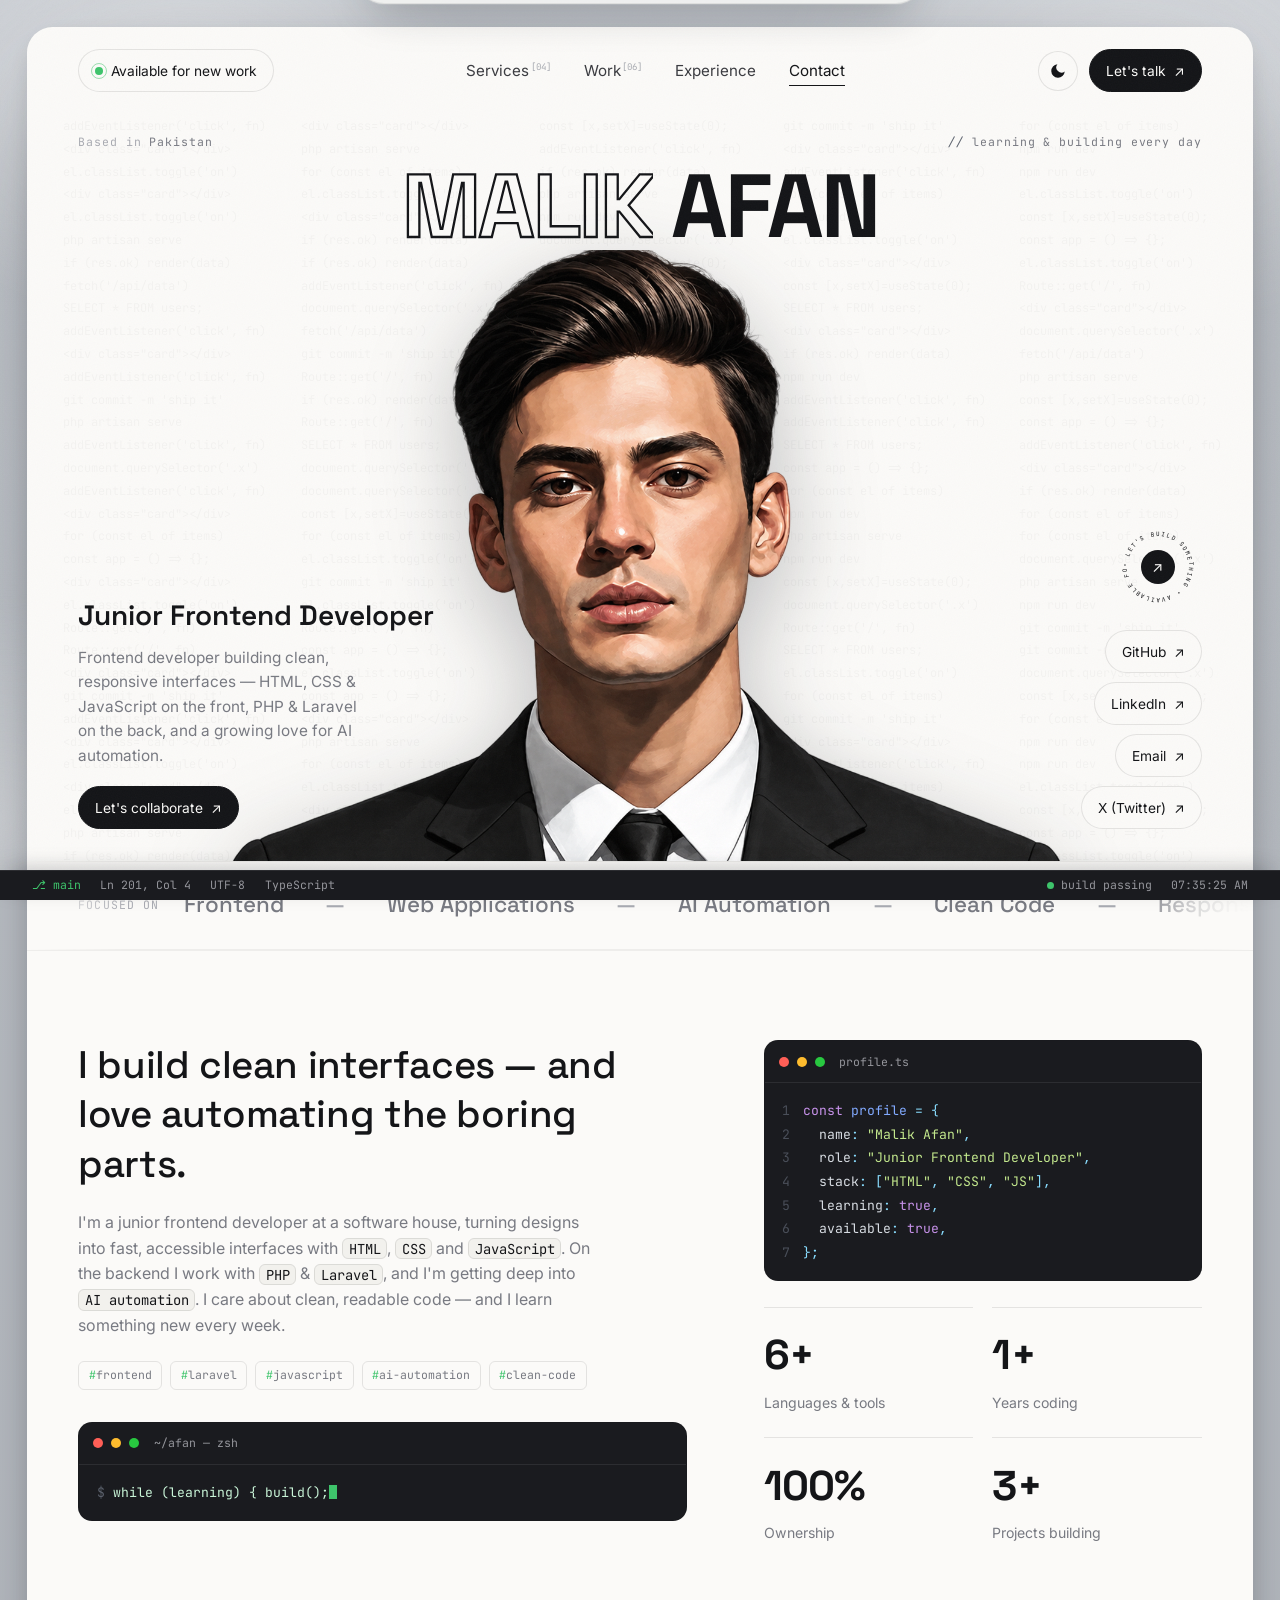
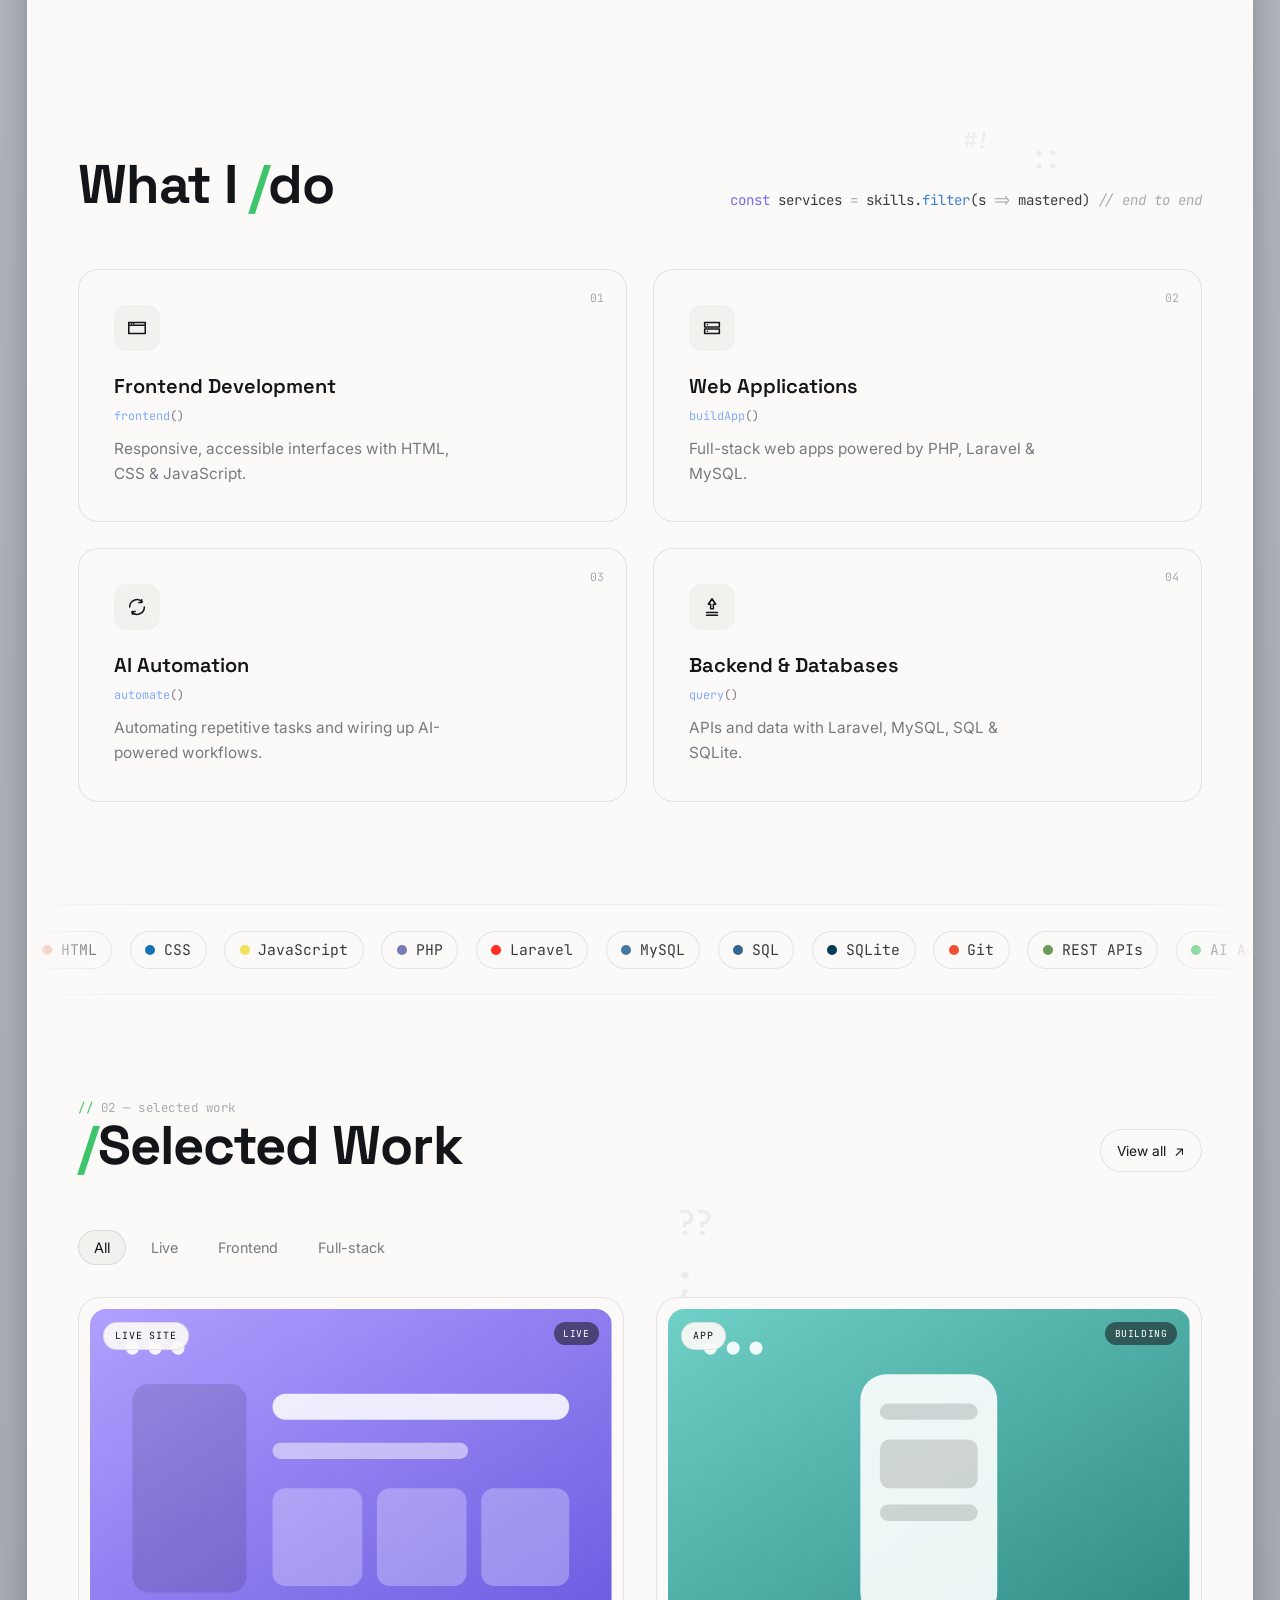
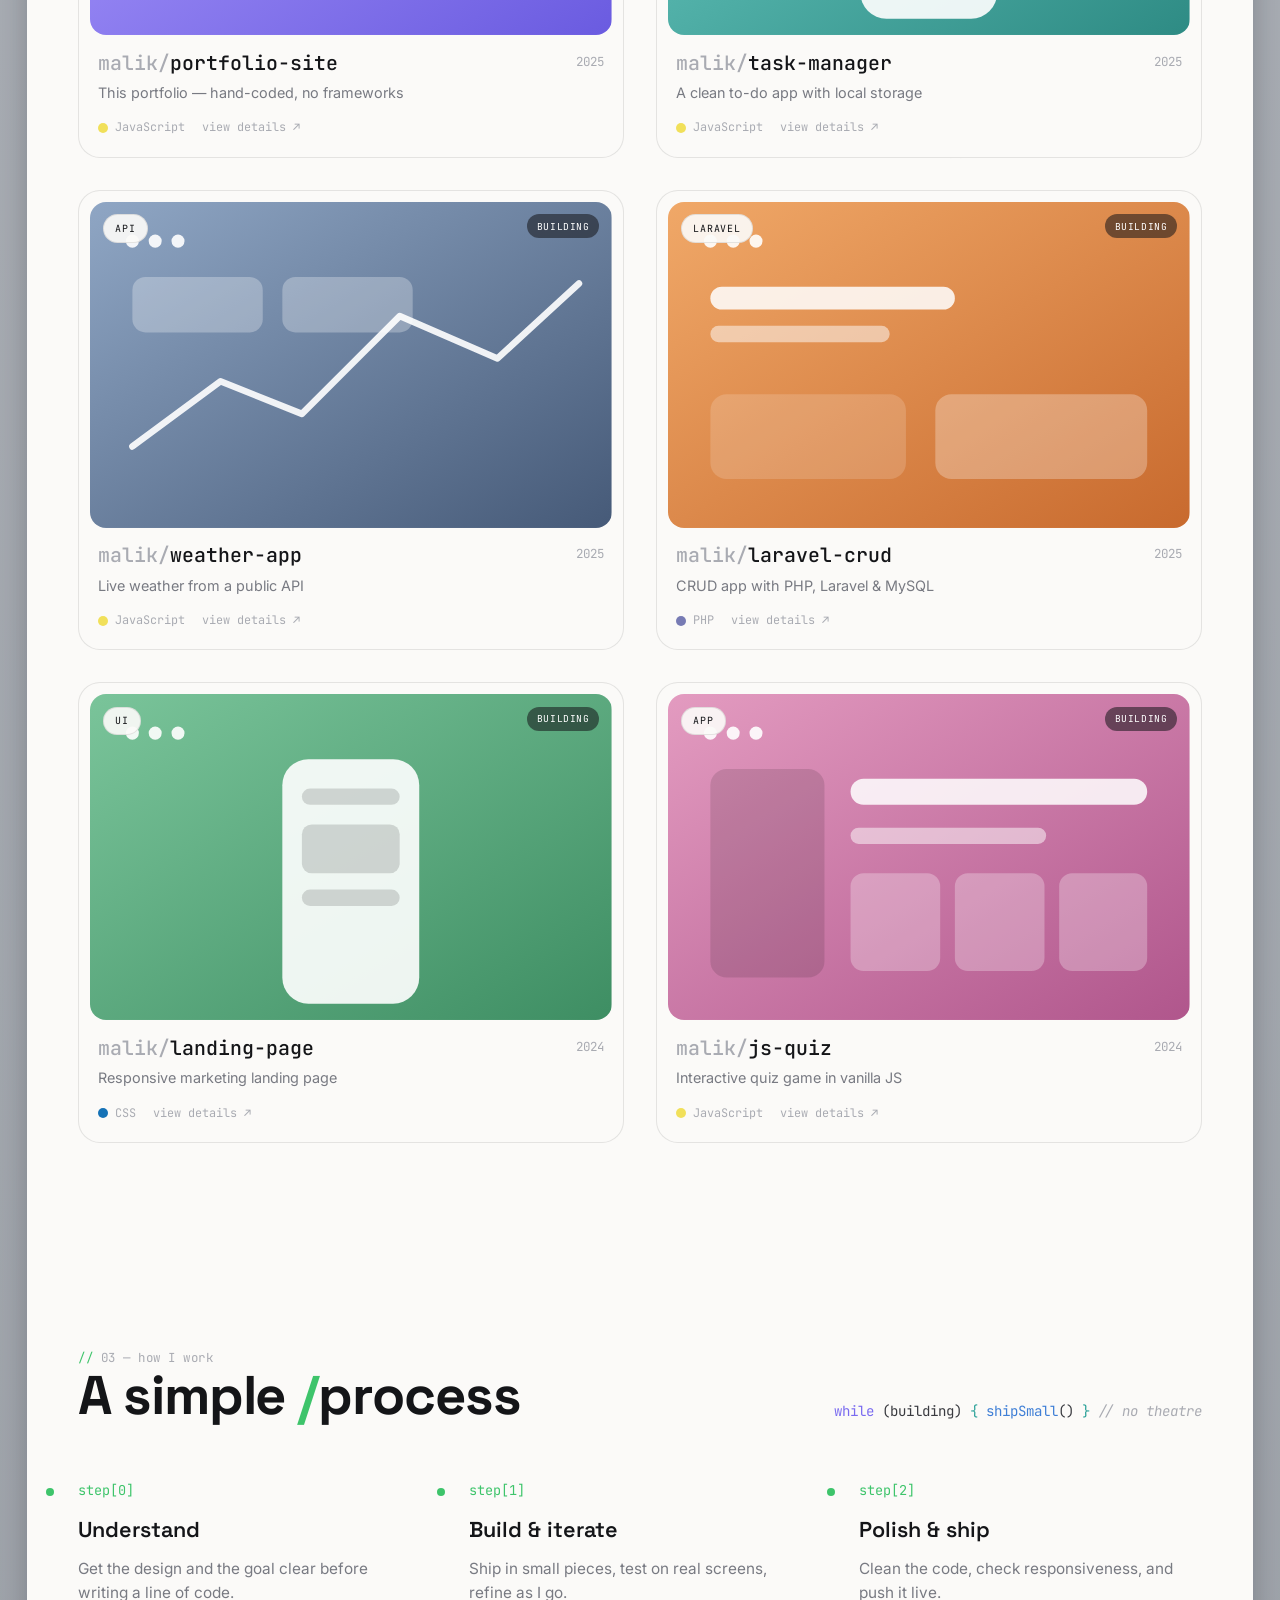
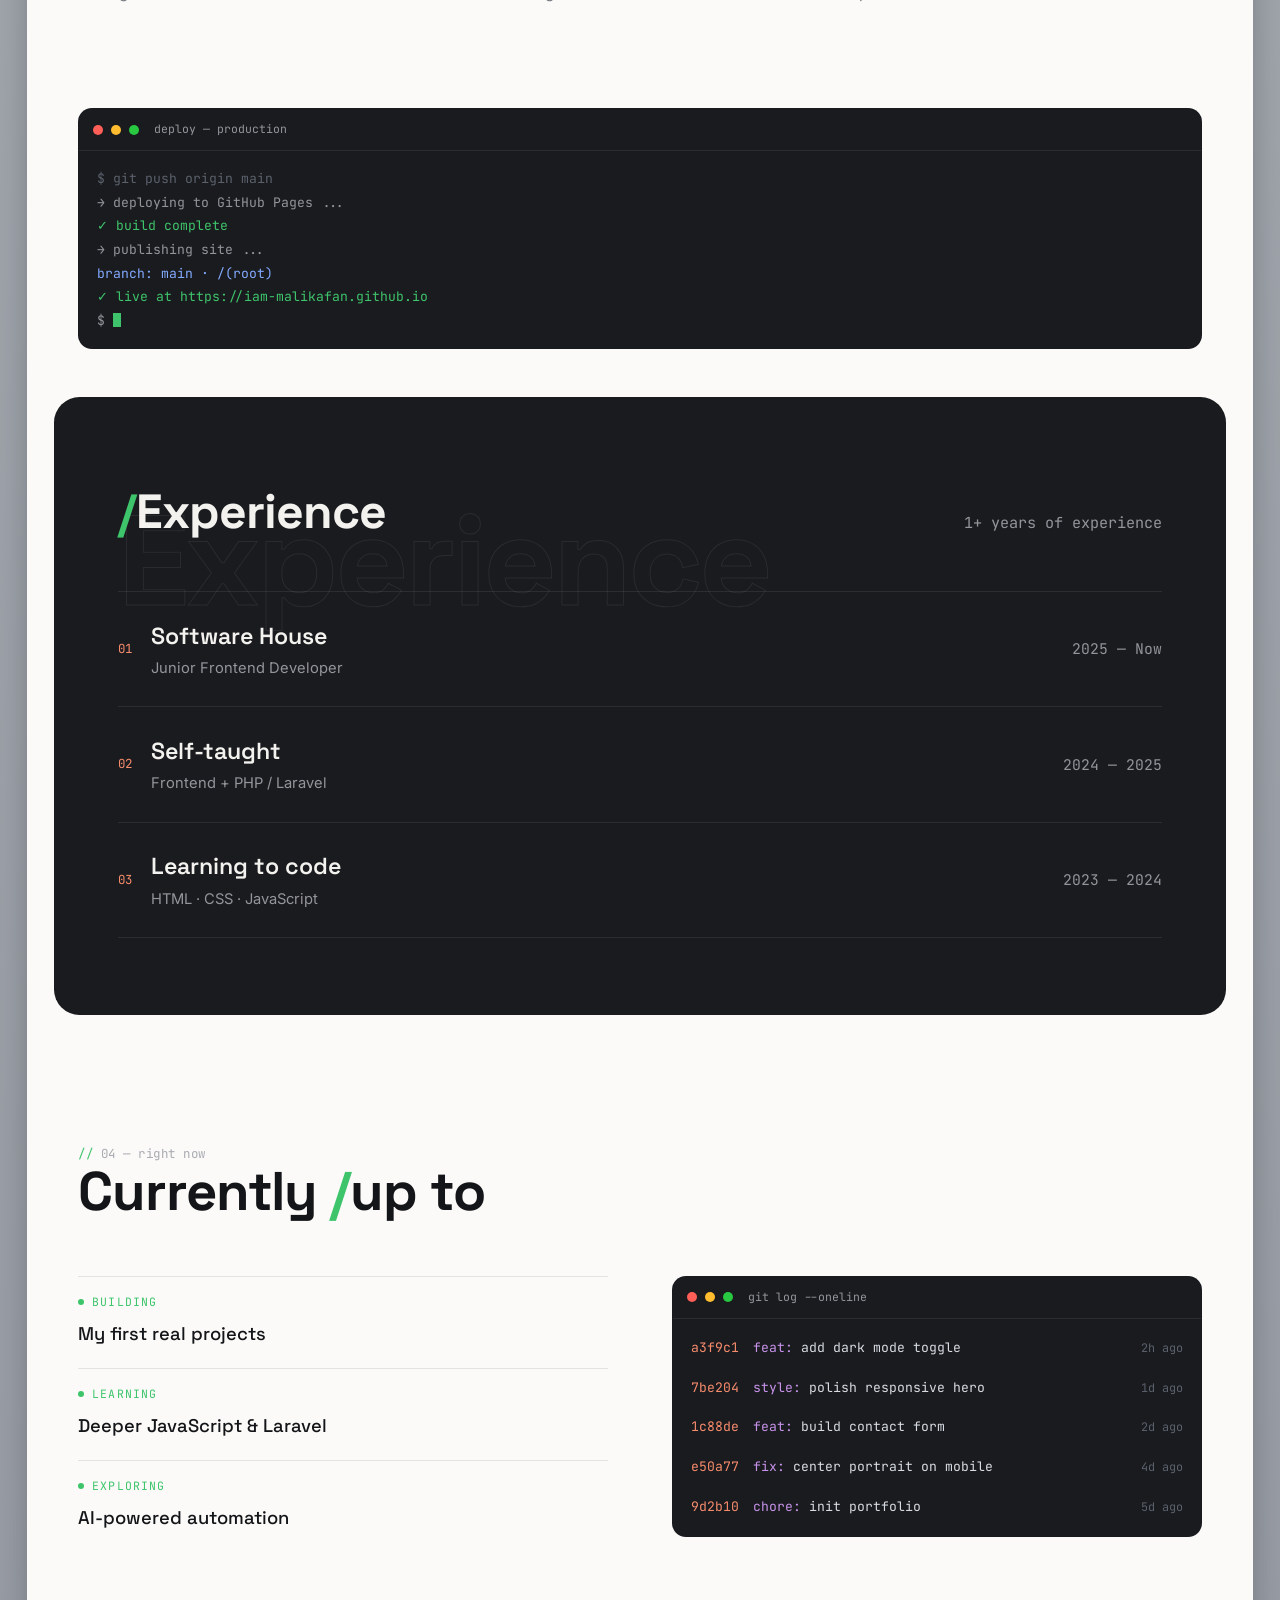
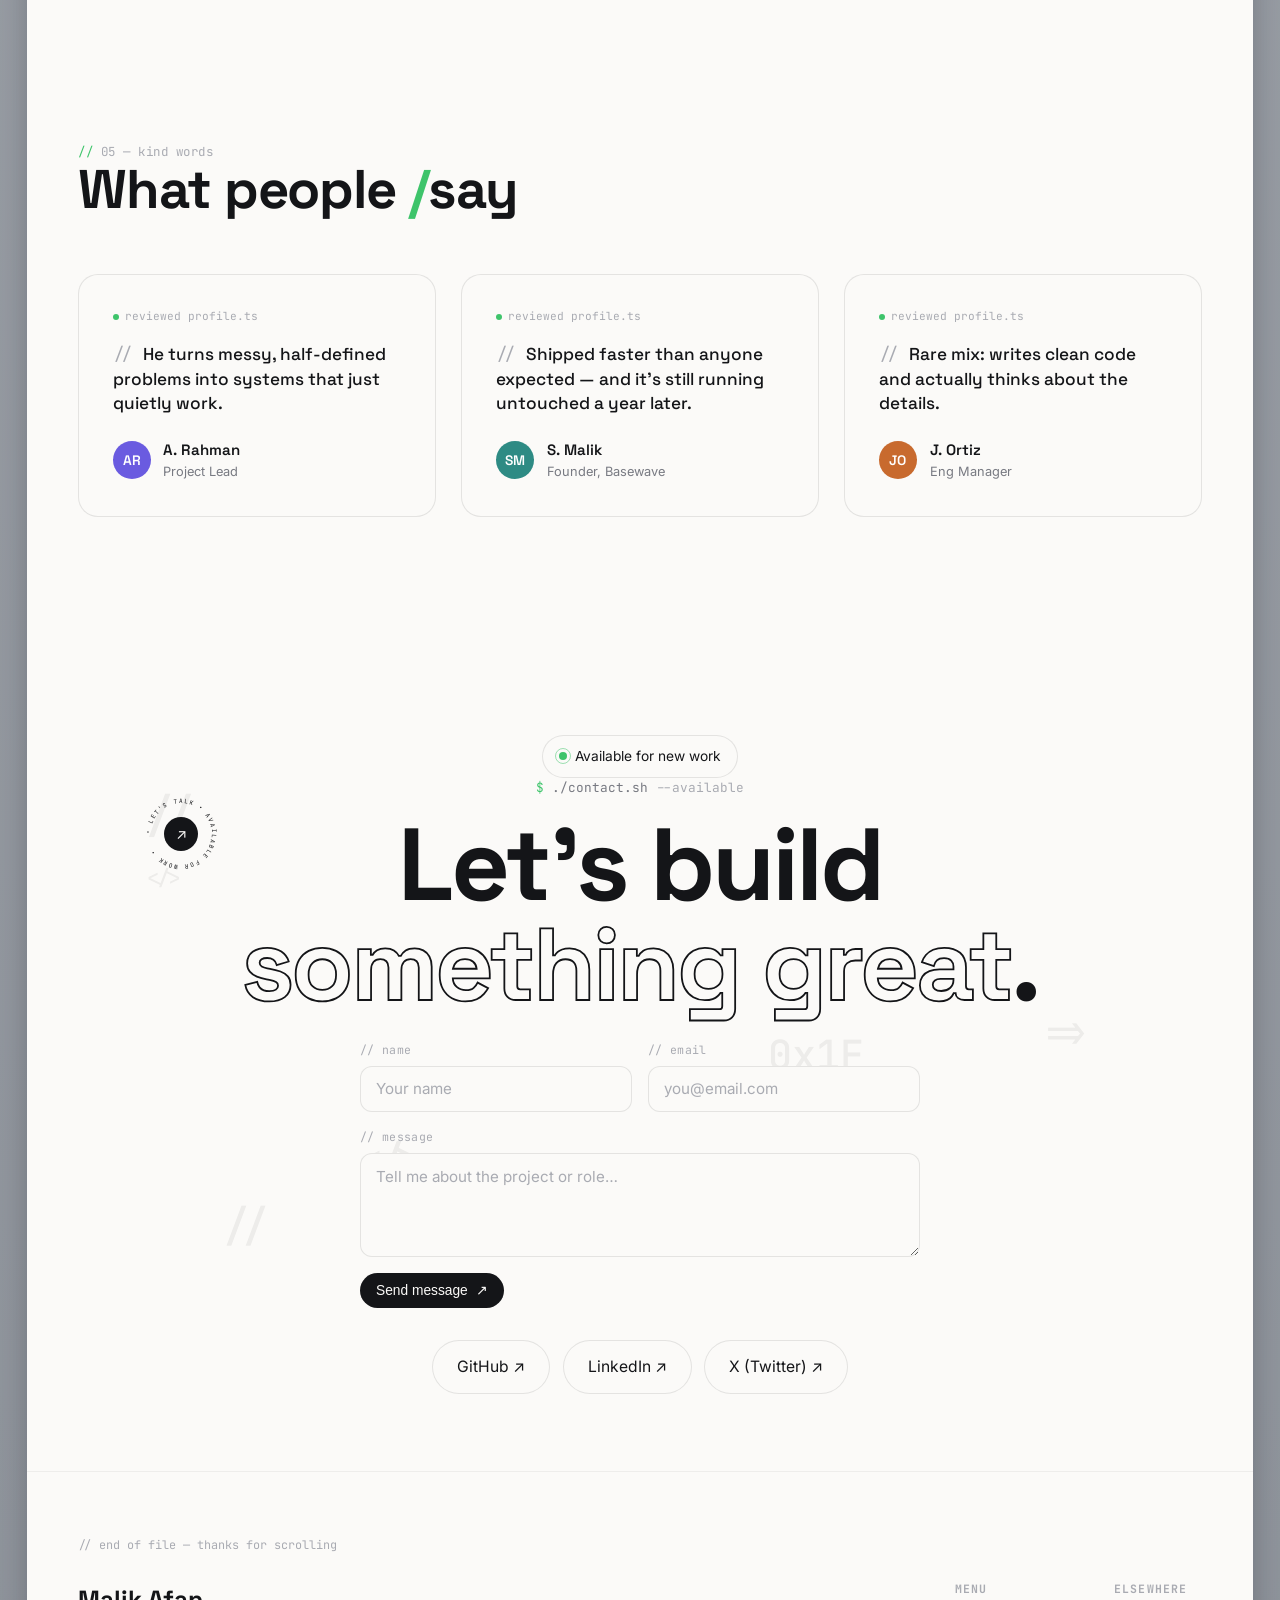
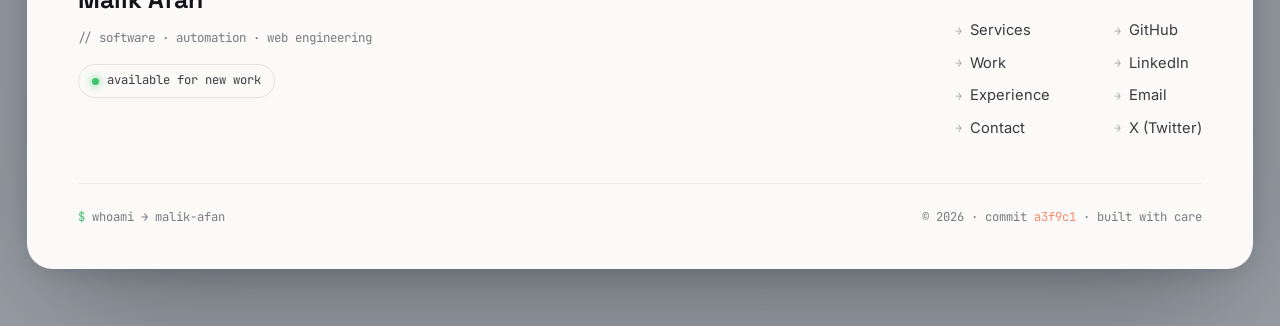
==== commit 45e1121c: "real data + project modal + honest content" ====
--- a/index.html
+++ b/index.html
@@ -71,7 +71,7 @@
     </div>
   </section>
 
-  <div class="marquee clients"><span class="lab">Trusted by</span><div class="mqwrap"><div class="mq-track cl rev" data-clients></div></div></div>
+  <div class="marquee clients"><span class="lab">Focused on</span><div class="mqwrap"><div class="mq-track cl rev" data-clients></div></div></div>
 
   <section class="about">
     <div>
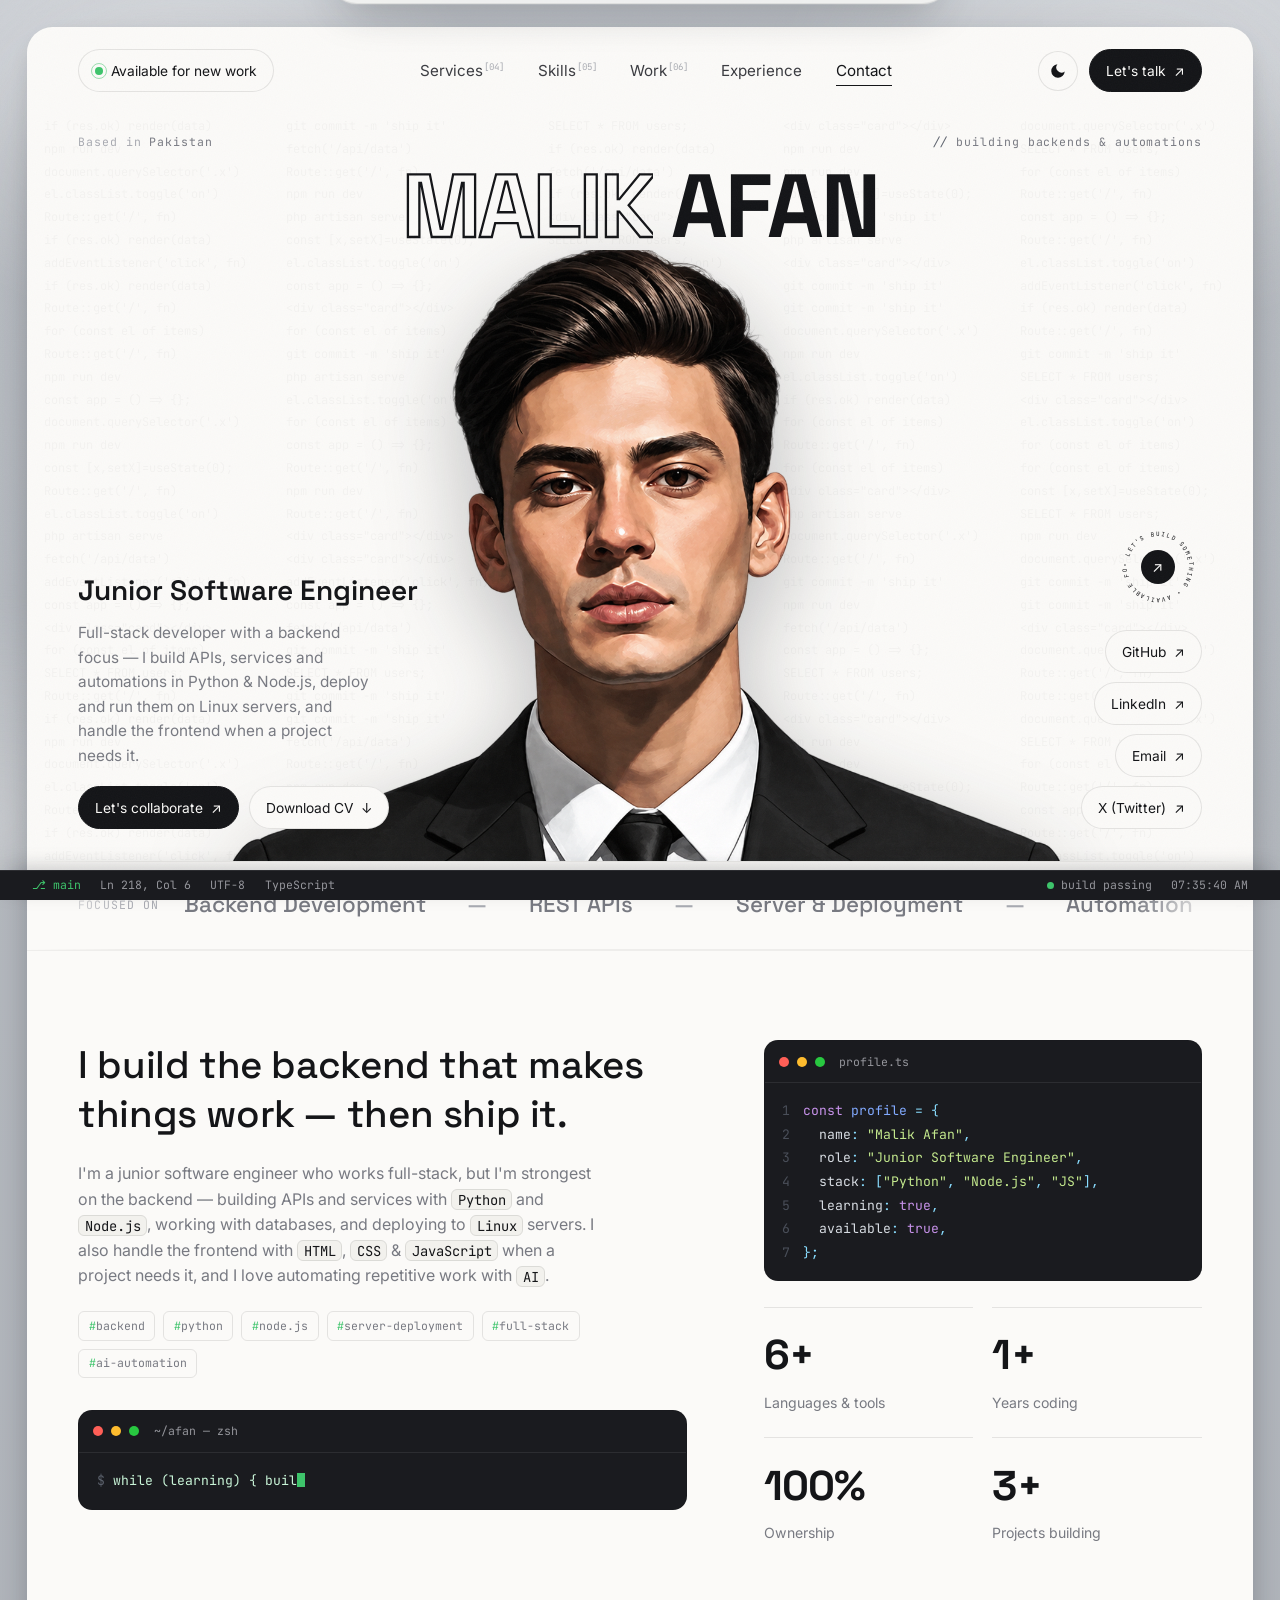
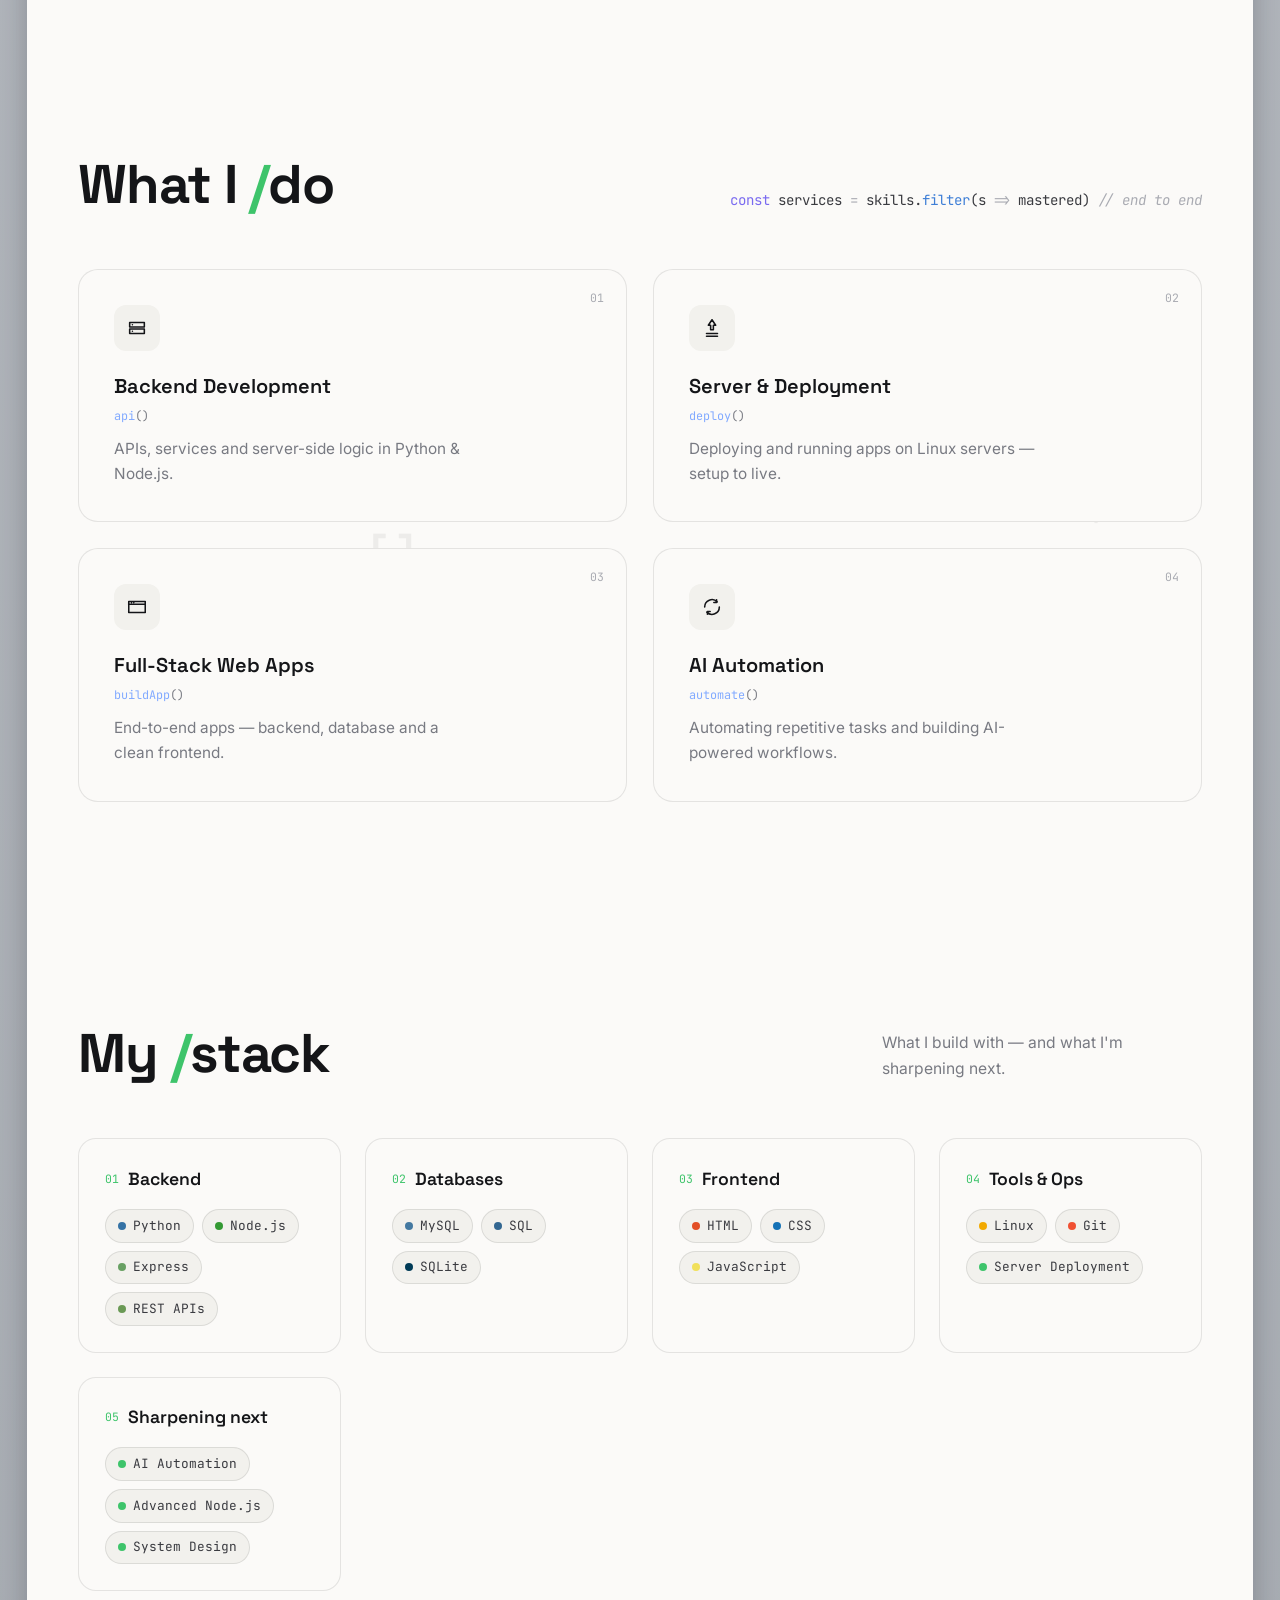
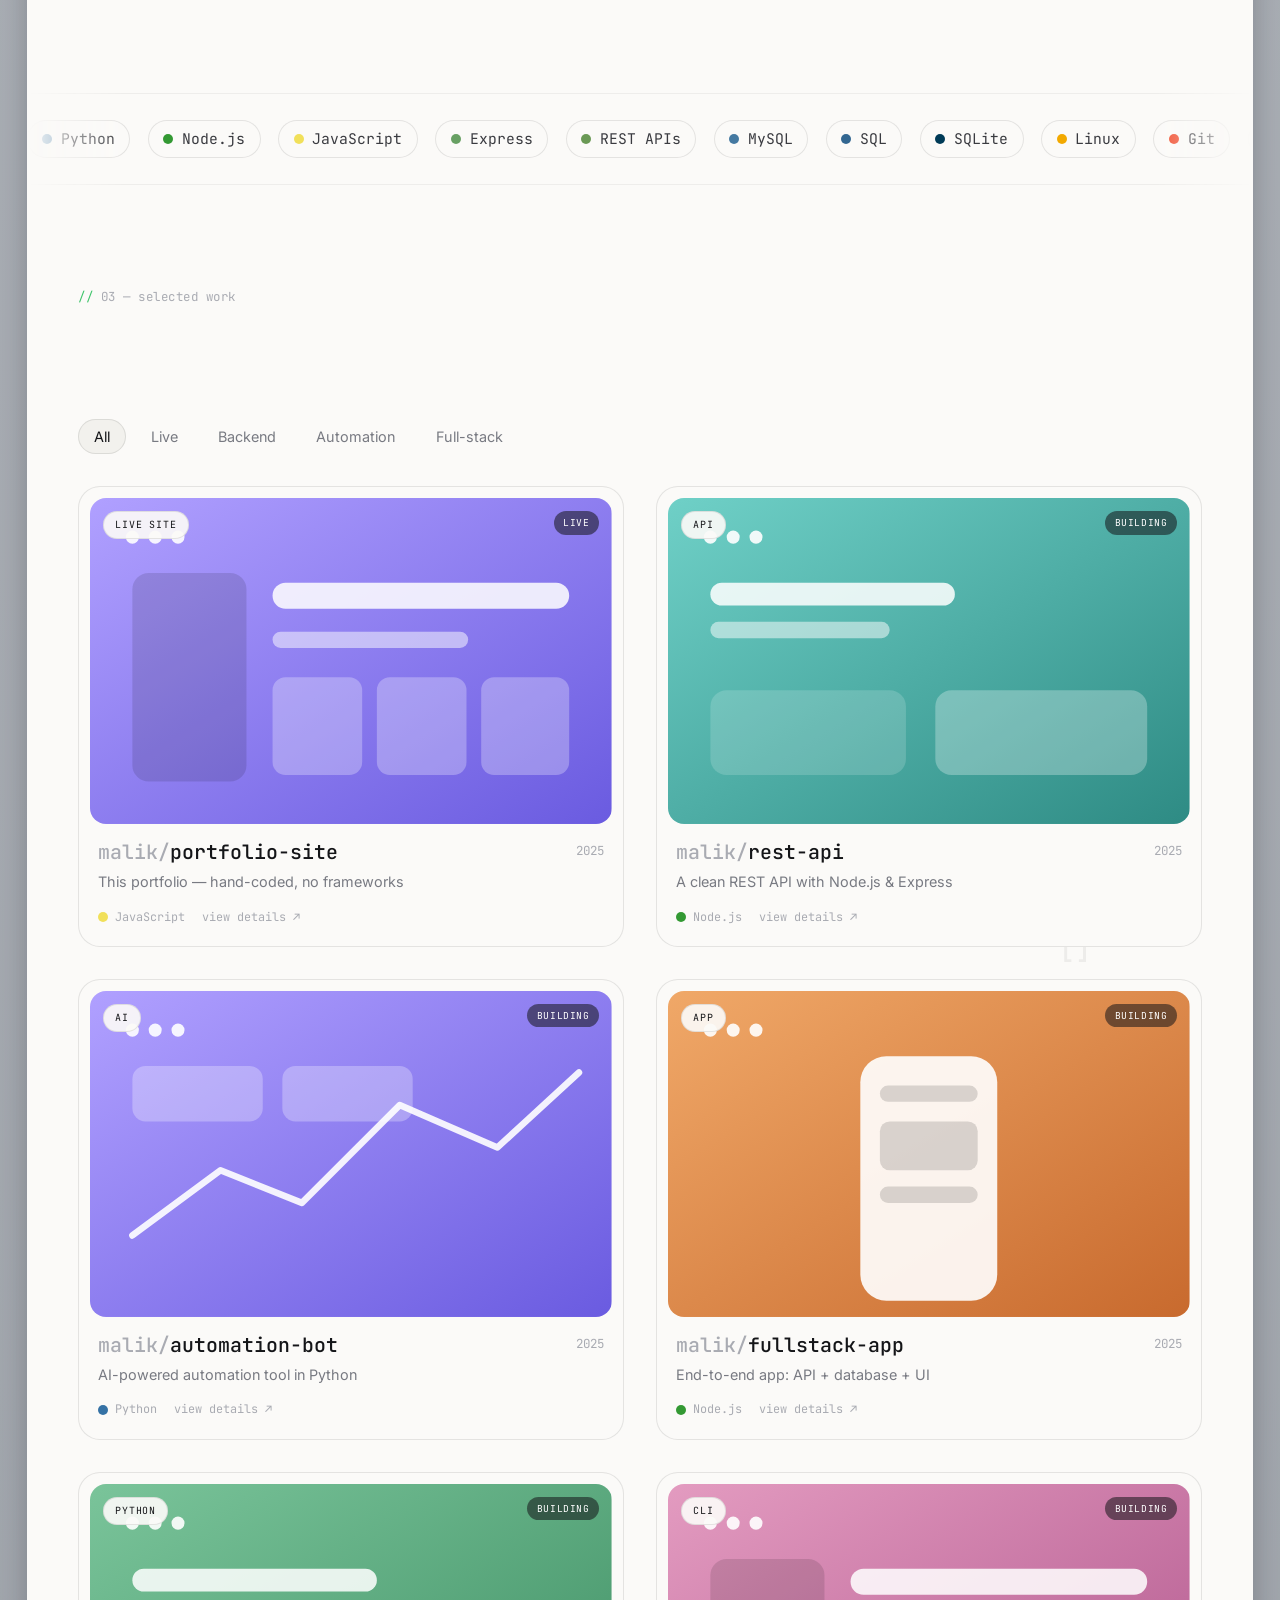
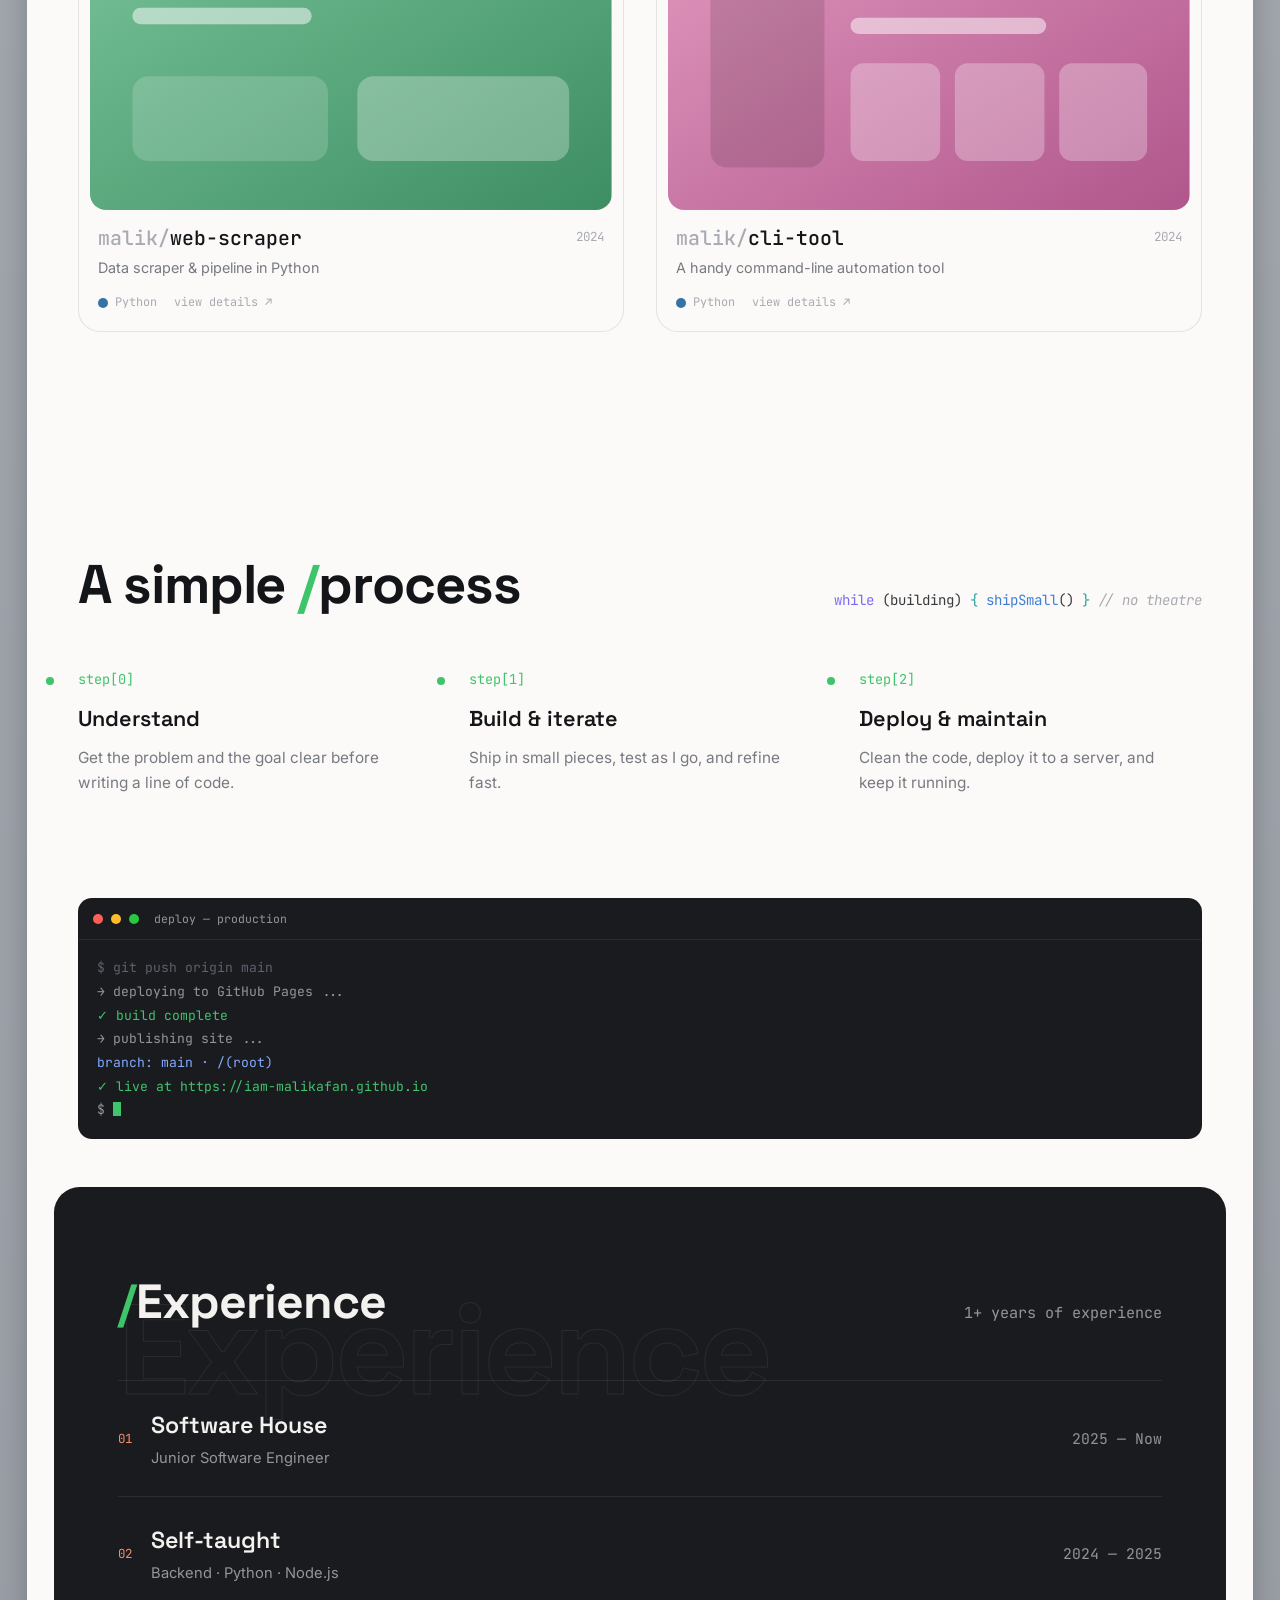
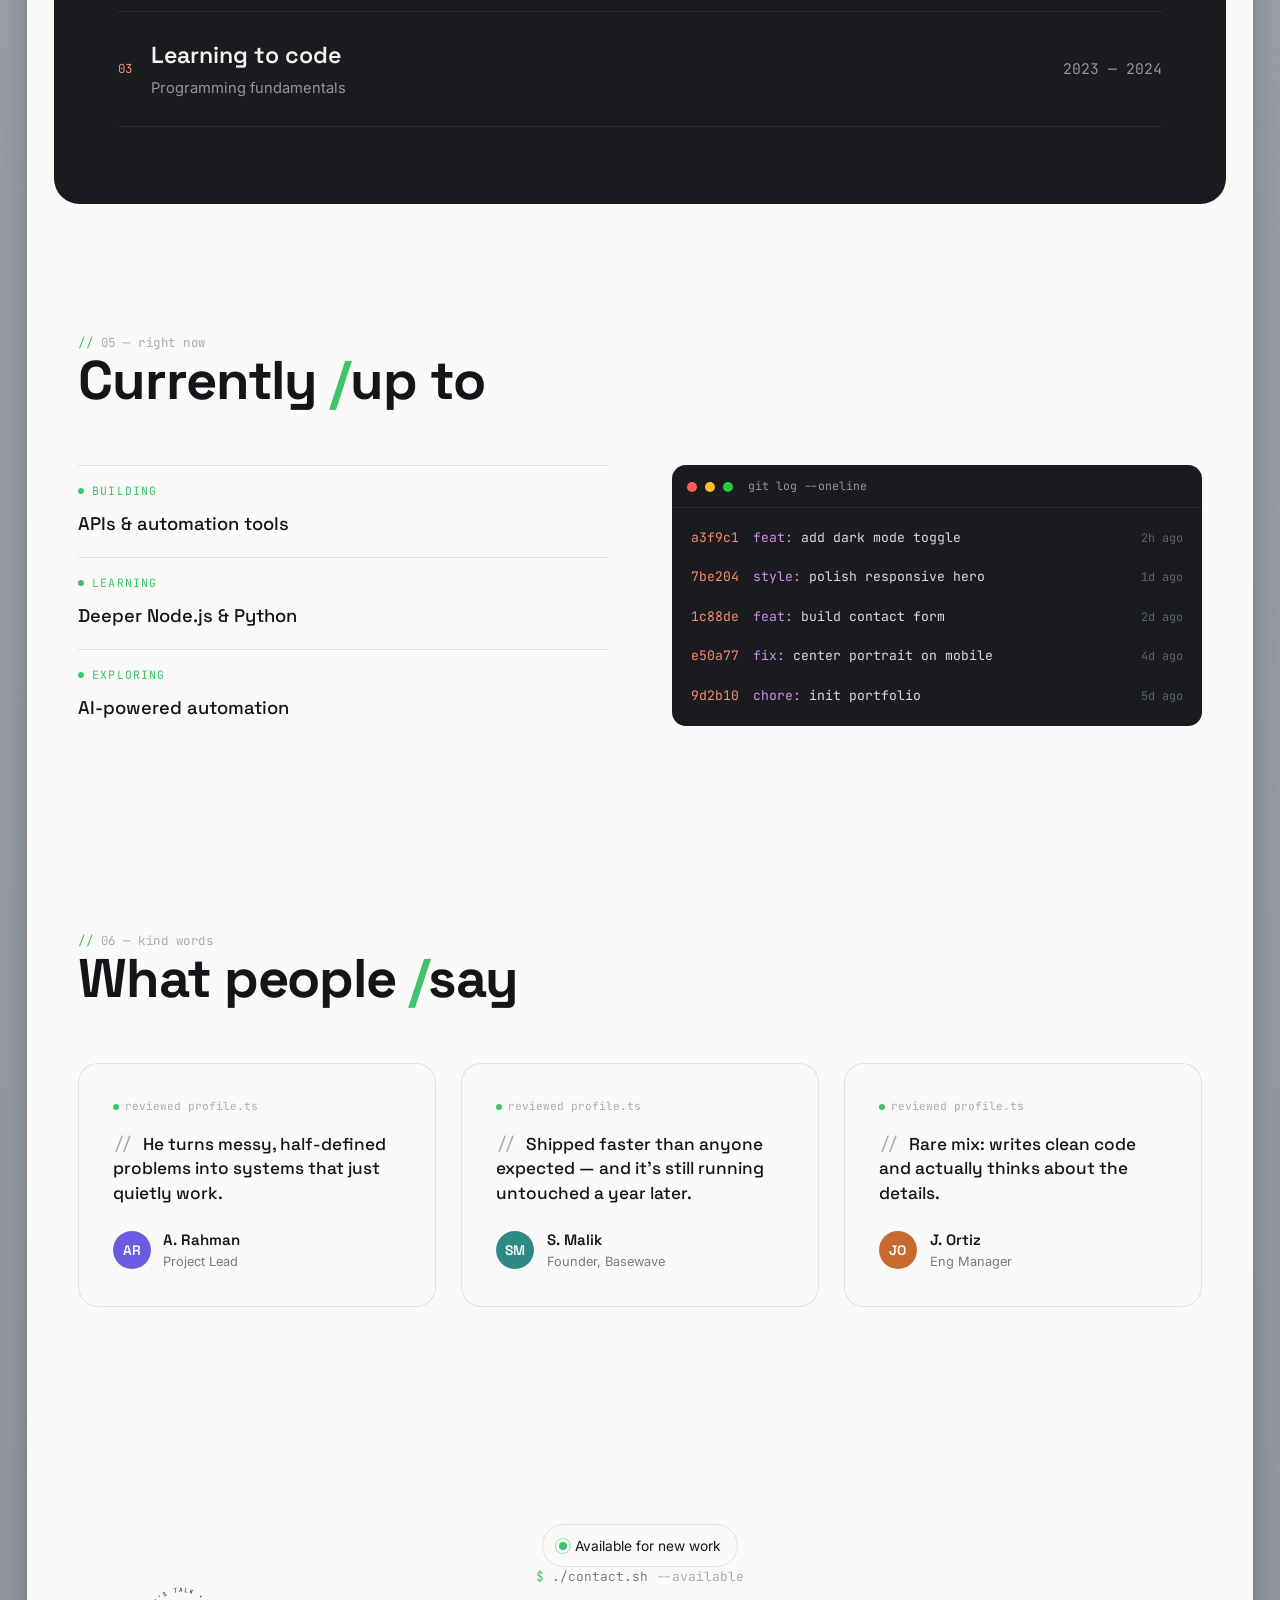
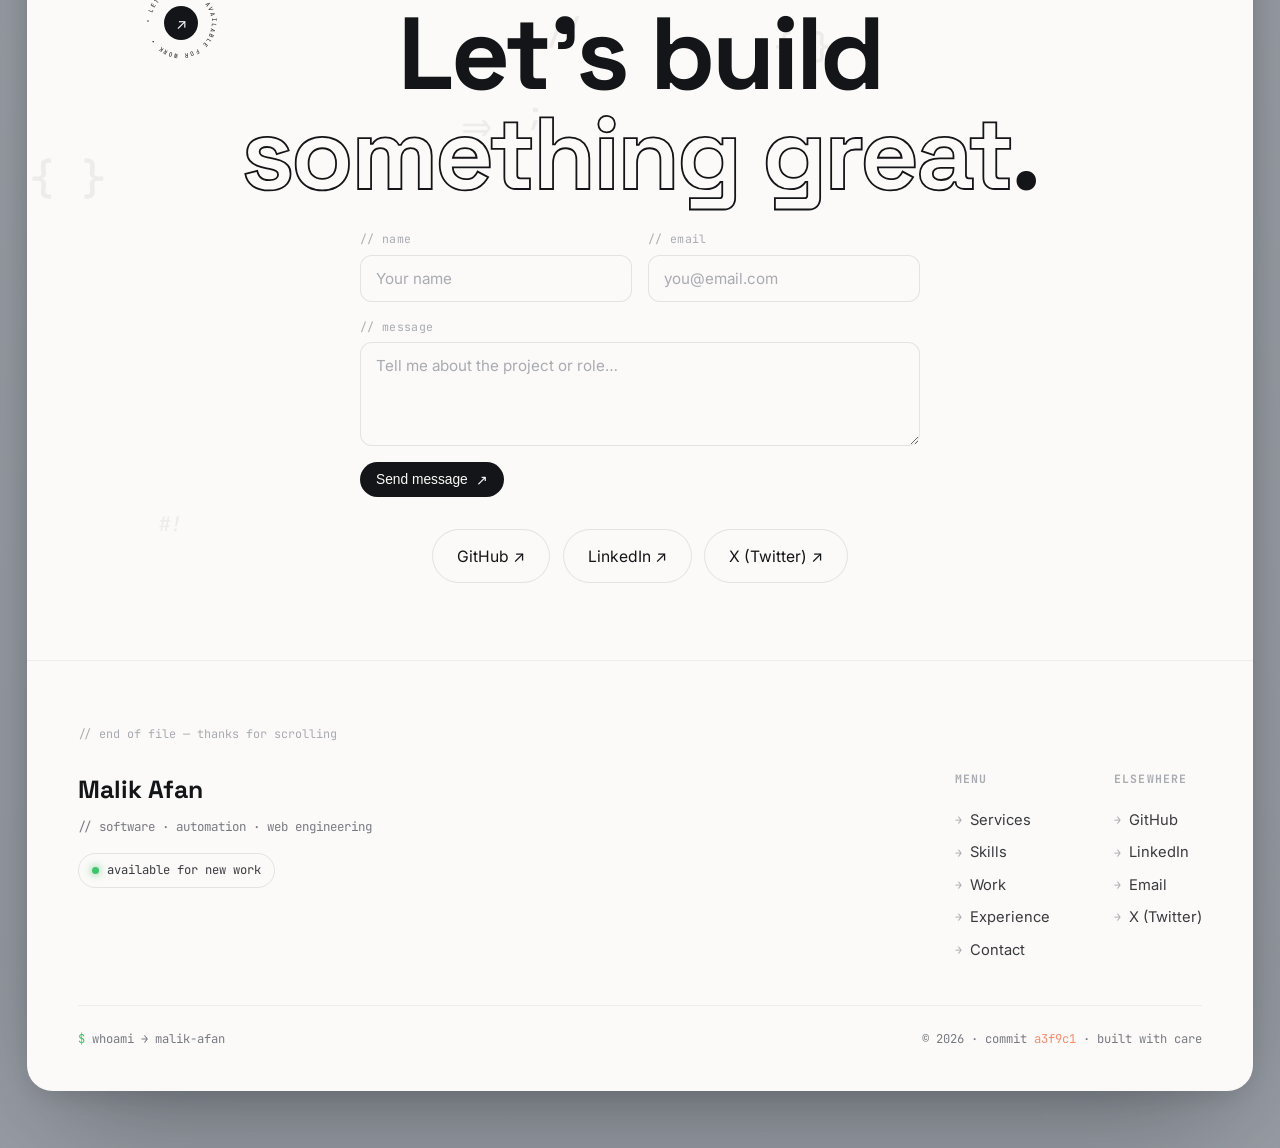
==== commit 01c544b8: "SEO/OG + working contact form + CV + skills section" ====
--- a/index.html
+++ b/index.html
@@ -3,8 +3,26 @@
 <head>
 <meta charset="UTF-8" />
 <meta name="viewport" content="width=device-width, initial-scale=1.0, viewport-fit=cover" />
-<title>Malik Afan — Software Engineer</title>
-<meta name="description" content="Personal portfolio — software, automation and web engineering." />
+<title>Malik Afan — Junior Software Engineer</title>
+<meta name="description" content="Malik Afan — Junior Software Engineer building APIs, services and automations in Python & Node.js, with full-stack and AI-automation experience." />
+<meta name="author" content="Malik Afan" />
+<meta name="theme-color" content="#0c0e12" />
+<link rel="canonical" href="https://iam-malikafan.github.io/" />
+<link rel="icon" href="data:image/svg+xml,%3Csvg xmlns='http://www.w3.org/2000/svg' viewBox='0 0 32 32'%3E%3Crect width='32' height='32' rx='7' fill='%230c0e12'/%3E%3Ctext x='16' y='23' font-family='monospace' font-size='18' font-weight='bold' fill='%233EC46B' text-anchor='middle'%3EM%3C/text%3E%3C/svg%3E" />
+<!-- Open Graph -->
+<meta property="og:type" content="website" />
+<meta property="og:site_name" content="Malik Afan" />
+<meta property="og:title" content="Malik Afan — Junior Software Engineer" />
+<meta property="og:description" content="Full-stack developer with a backend focus — Python, Node.js, Linux, REST APIs & automation." />
+<meta property="og:url" content="https://iam-malikafan.github.io/" />
+<meta property="og:image" content="https://iam-malikafan.github.io/assets/og.png" />
+<meta property="og:image:width" content="1200" />
+<meta property="og:image:height" content="630" />
+<!-- Twitter -->
+<meta name="twitter:card" content="summary_large_image" />
+<meta name="twitter:title" content="Malik Afan — Junior Software Engineer" />
+<meta name="twitter:description" content="Full-stack developer with a backend focus — Python, Node.js, Linux, REST APIs & automation." />
+<meta name="twitter:image" content="https://iam-malikafan.github.io/assets/og.png" />
 <script>(function(){try{var t=localStorage.getItem('theme');if(!t)t=matchMedia('(prefers-color-scheme:dark)').matches?'dark':'light';document.documentElement.setAttribute('data-theme',t);}catch(e){document.documentElement.setAttribute('data-theme','light');}})();</script>
 <link rel="preconnect" href="https://fonts.googleapis.com" />
 <link rel="preconnect" href="https://fonts.gstatic.com" crossorigin />
@@ -59,7 +77,10 @@
       <div class="hero-role">
         <h2 data-role></h2>
         <p class="hero-blurb" data-blurb></p>
-        <a class="pill solid" href="#work">Let's collaborate <span class="a">↗</span></a>
+        <div class="hero-btns">
+          <a class="pill solid" href="#work">Let's collaborate <span class="a">↗</span></a>
+          <a class="pill" href="assets/cv.pdf" download data-cursor>Download CV <span class="a">↓</span></a>
+        </div>
       </div>
       <div class="hero-right">
         <a class="badge2" href="#contact" aria-label="Let's build something">
@@ -98,17 +119,22 @@
     <div class="svc-grid" data-services></div>
   </section>
 
+  <section id="skills" class="section">
+    <div class="sec-head"><div><div class="sec-idx reveal"><b>//</b> 02 — skills</div><h2 class="sec-title reveal">My <span class="slash">/</span>stack</h2></div><p class="sec-note reveal">What I build with — and what I'm sharpening next.</p></div>
+    <div class="skills-grid" data-skills></div>
+  </section>
+
   <div class="marquee"><div class="mq-track tech" data-marquee></div></div>
 
   <section id="work" class="section">
     <div class="chips-float" aria-hidden="true"></div>
-    <div class="sec-head"><div><div class="sec-idx reveal"><b>//</b> 02 — selected work</div><h2 class="sec-title reveal"><span class="slash">/</span>Selected Work</h2></div><a class="pill reveal" href="#work" data-cursor>View all <span class="a">↗</span></a></div>
+    <div class="sec-head"><div><div class="sec-idx reveal"><b>//</b> 03 — selected work</div><h2 class="sec-title reveal"><span class="slash">/</span>Selected Work</h2></div><a class="pill reveal" href="#work" data-cursor>View all <span class="a">↗</span></a></div>
     <div class="work-bar reveal"><div class="tabs" data-tabs></div></div>
     <div class="work-grid" data-projects></div>
   </section>
 
   <section id="process" class="section">
-    <div class="sec-head"><div><div class="sec-idx reveal"><b>//</b> 03 — how I work</div><h2 class="sec-title reveal">A simple <span class="slash">/</span>process</h2></div><p class="sec-note reveal code-note"><span class="tk-kw">while</span> (building) <span class="pun">{</span> <span class="tk-fn">shipSmall</span>() <span class="pun">}</span><span class="tk-com">  // no theatre</span></p></div>
+    <div class="sec-head"><div><div class="sec-idx reveal"><b>//</b> 04 — how I work</div><h2 class="sec-title reveal">A simple <span class="slash">/</span>process</h2></div><p class="sec-note reveal code-note"><span class="tk-kw">while</span> (building) <span class="pun">{</span> <span class="tk-fn">shipSmall</span>() <span class="pun">}</span><span class="tk-com">  // no theatre</span></p></div>
     <div class="process" data-process></div>
   </section>
 
@@ -125,7 +151,7 @@
   </section>
 
   <section id="now" class="section">
-    <div class="sec-head"><div><div class="sec-idx reveal"><b>//</b> 04 — right now</div><h2 class="sec-title reveal">Currently <span class="slash">/</span>up to</h2></div></div>
+    <div class="sec-head"><div><div class="sec-idx reveal"><b>//</b> 05 — right now</div><h2 class="sec-title reveal">Currently <span class="slash">/</span>up to</h2></div></div>
     <div class="now-wrap">
       <div class="now-list" data-now></div>
       <div class="codeblock gitlog reveal">
@@ -136,7 +162,7 @@
   </section>
 
   <section id="testimonials" class="section">
-    <div class="sec-head"><div><div class="sec-idx reveal"><b>//</b> 05 — kind words</div><h2 class="sec-title reveal">What people <span class="slash">/</span>say</h2></div></div>
+    <div class="sec-head"><div><div class="sec-idx reveal"><b>//</b> 06 — kind words</div><h2 class="sec-title reveal">What people <span class="slash">/</span>say</h2></div></div>
     <div class="tcards" data-testimonials></div>
   </section>
 
--- a/css/style.css
+++ b/css/style.css
@@ -254,6 +254,24 @@
 .stat .l{ color:var(--dim); font-size:.88rem; margin-top:.2rem; }
 
 .svc-grid{ display:grid; grid-template-columns:repeat(2,1fr); gap:clamp(1rem,2.2vw,1.6rem); }
+
+/* hero buttons row */
+.hero-btns{ display:flex; gap:.6rem; flex-wrap:wrap; }
+@media (max-width:860px){ .hero-btns{ justify-content:center; } }
+
+/* skills grid */
+.skills-grid{ display:grid; grid-template-columns:repeat(auto-fit,minmax(210px,1fr)); gap:clamp(1rem,2.2vw,1.5rem); }
+.skill-cat{ border:1px solid var(--line); border-radius:18px; padding:clamp(1.2rem,2.6vw,1.6rem); background:var(--card); transition:border-color .35s var(--ease), transform .35s var(--ease); }
+.skill-cat:hover{ border-color:var(--ink); transform:translateY(-4px); }
+.skill-cat .sk-head{ display:flex; align-items:center; gap:.6rem; margin-bottom:1rem; }
+.skill-cat .sk-n{ font-family:var(--fm); font-size:.72rem; color:var(--green); }
+.skill-cat h3{ font-family:var(--fd); font-weight:600; font-size:1.1rem; }
+.skill-cat .sk-items{ display:flex; flex-wrap:wrap; gap:.5rem; }
+.sk-chip{ display:inline-flex; align-items:center; gap:.45rem; font-family:var(--fm); font-size:.8rem; color:var(--ink-2); border:1px solid var(--line); border-radius:100px; padding:.35rem .75rem; background:var(--card-2); }
+.sk-chip i{ width:8px; height:8px; border-radius:50%; display:inline-block; }
+
+/* accessibility: visible keyboard focus */
+a:focus-visible, button:focus-visible, input:focus-visible, textarea:focus-visible, [tabindex]:focus-visible{ outline:2px solid var(--green); outline-offset:2px; border-radius:8px; }
 .svc{ border:1px solid var(--line); border-radius:20px; padding:clamp(1.5rem,3vw,2.2rem); background:var(--card); position:relative; overflow:hidden; transition:transform .5s var(--ease), box-shadow .5s var(--ease); }
 .svc:hover{ transform:translateY(-5px); box-shadow:0 24px 50px -30px rgba(30,34,40,.4); }
 .svc .ic{ width:46px; height:46px; border-radius:12px; background:var(--card-2); display:grid; place-items:center; margin-bottom:1.2rem; color:var(--ink); }
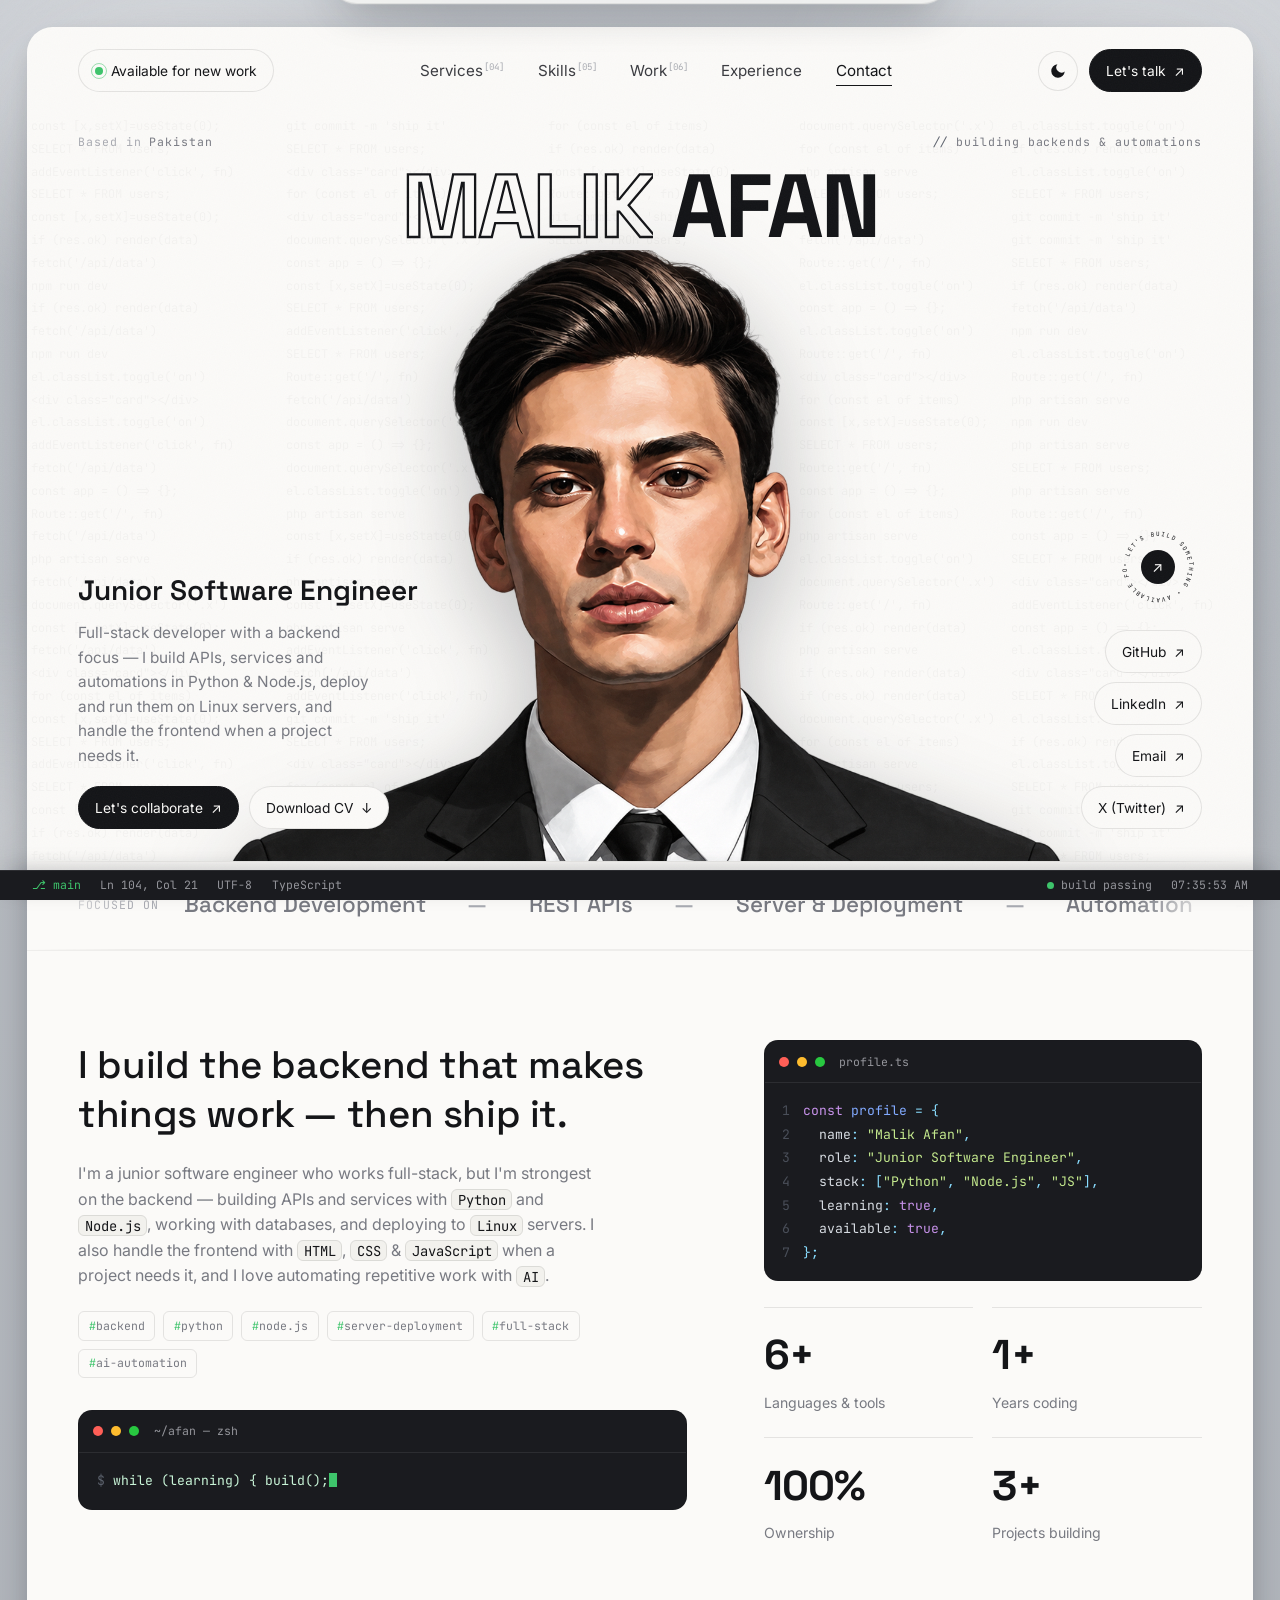
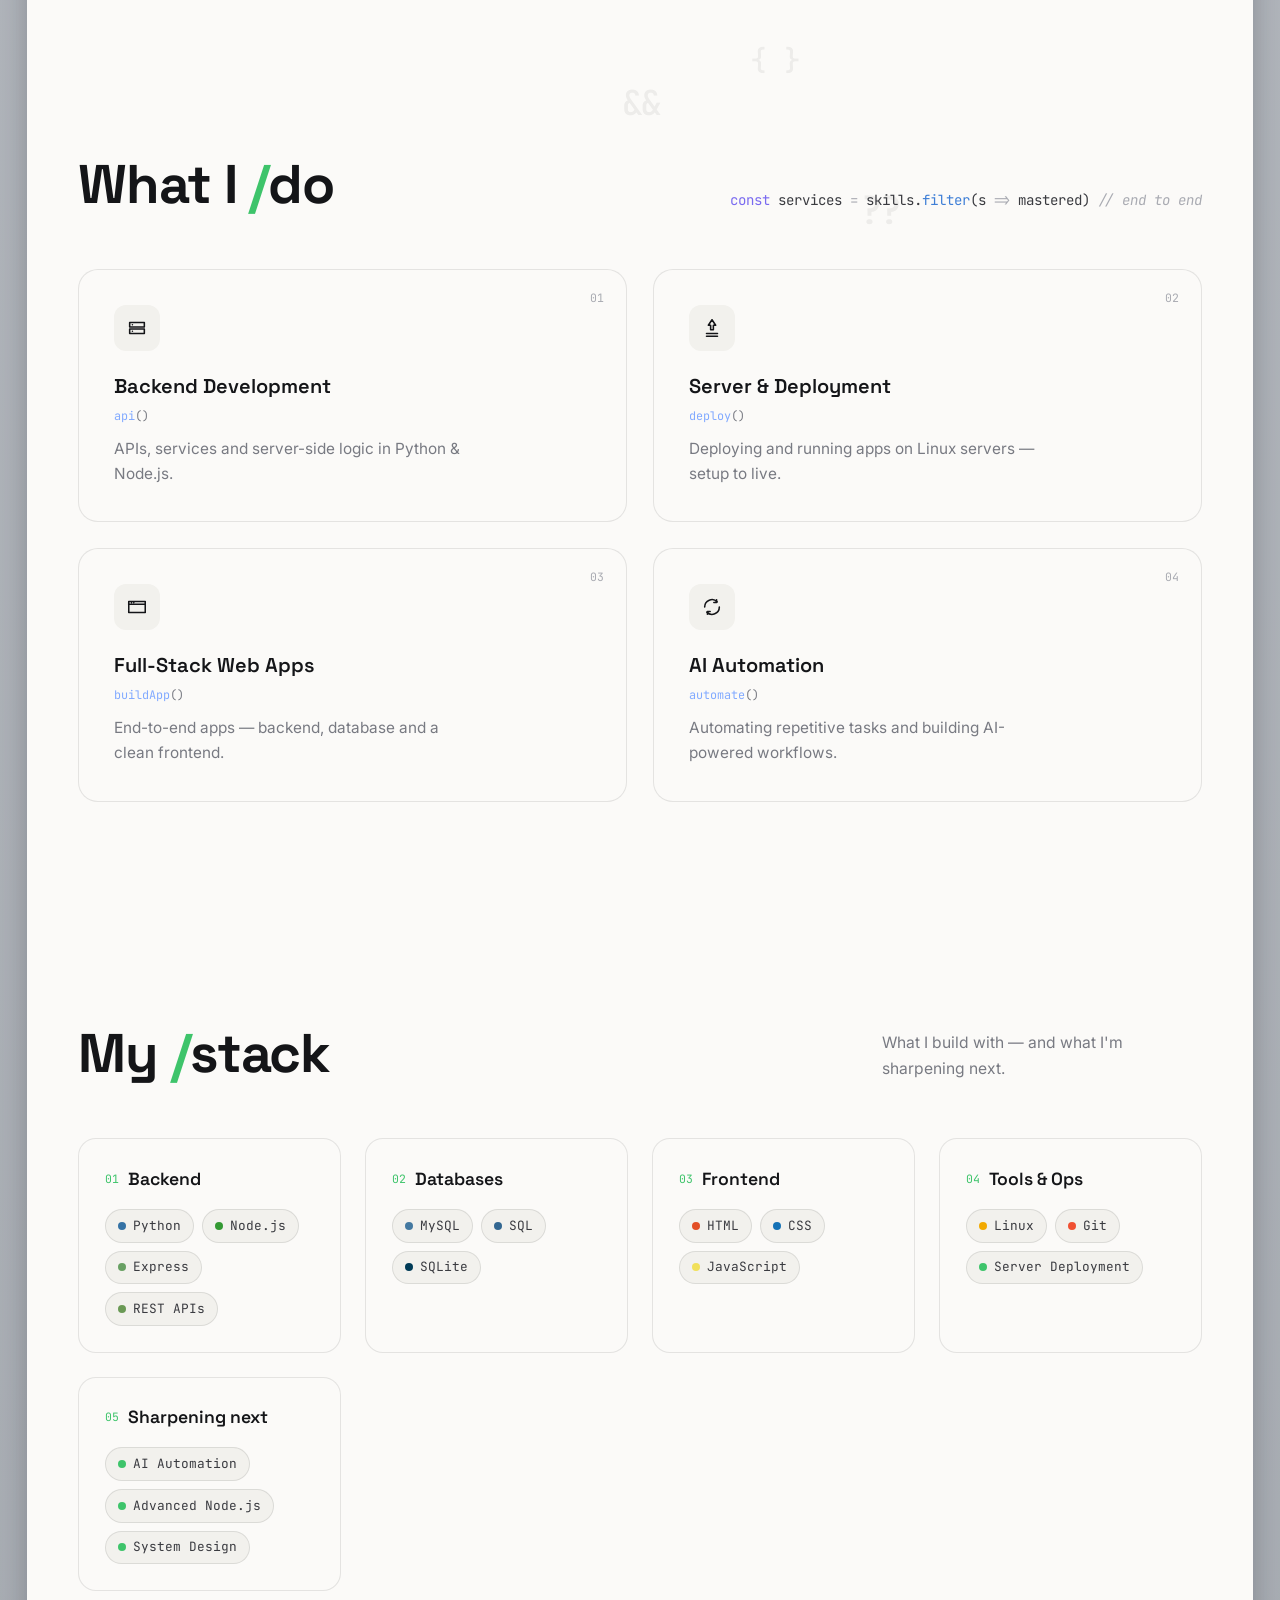
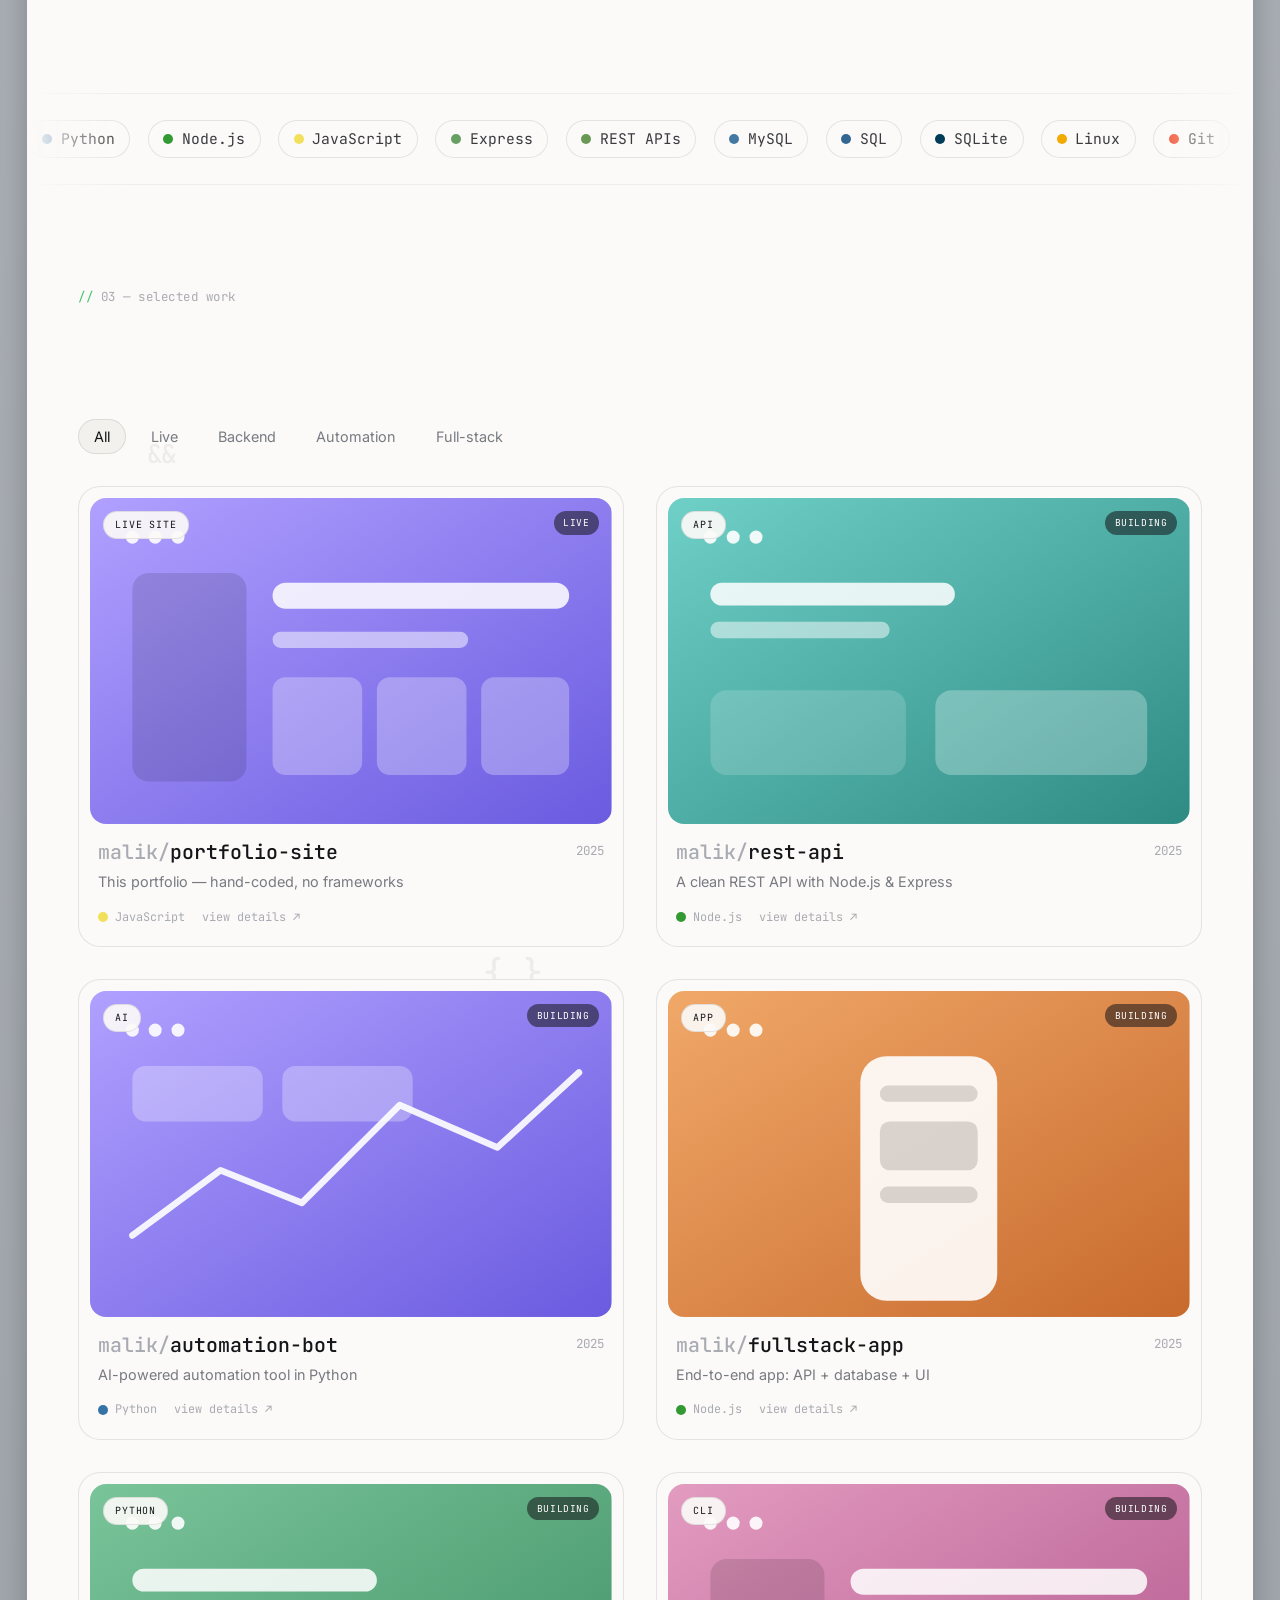
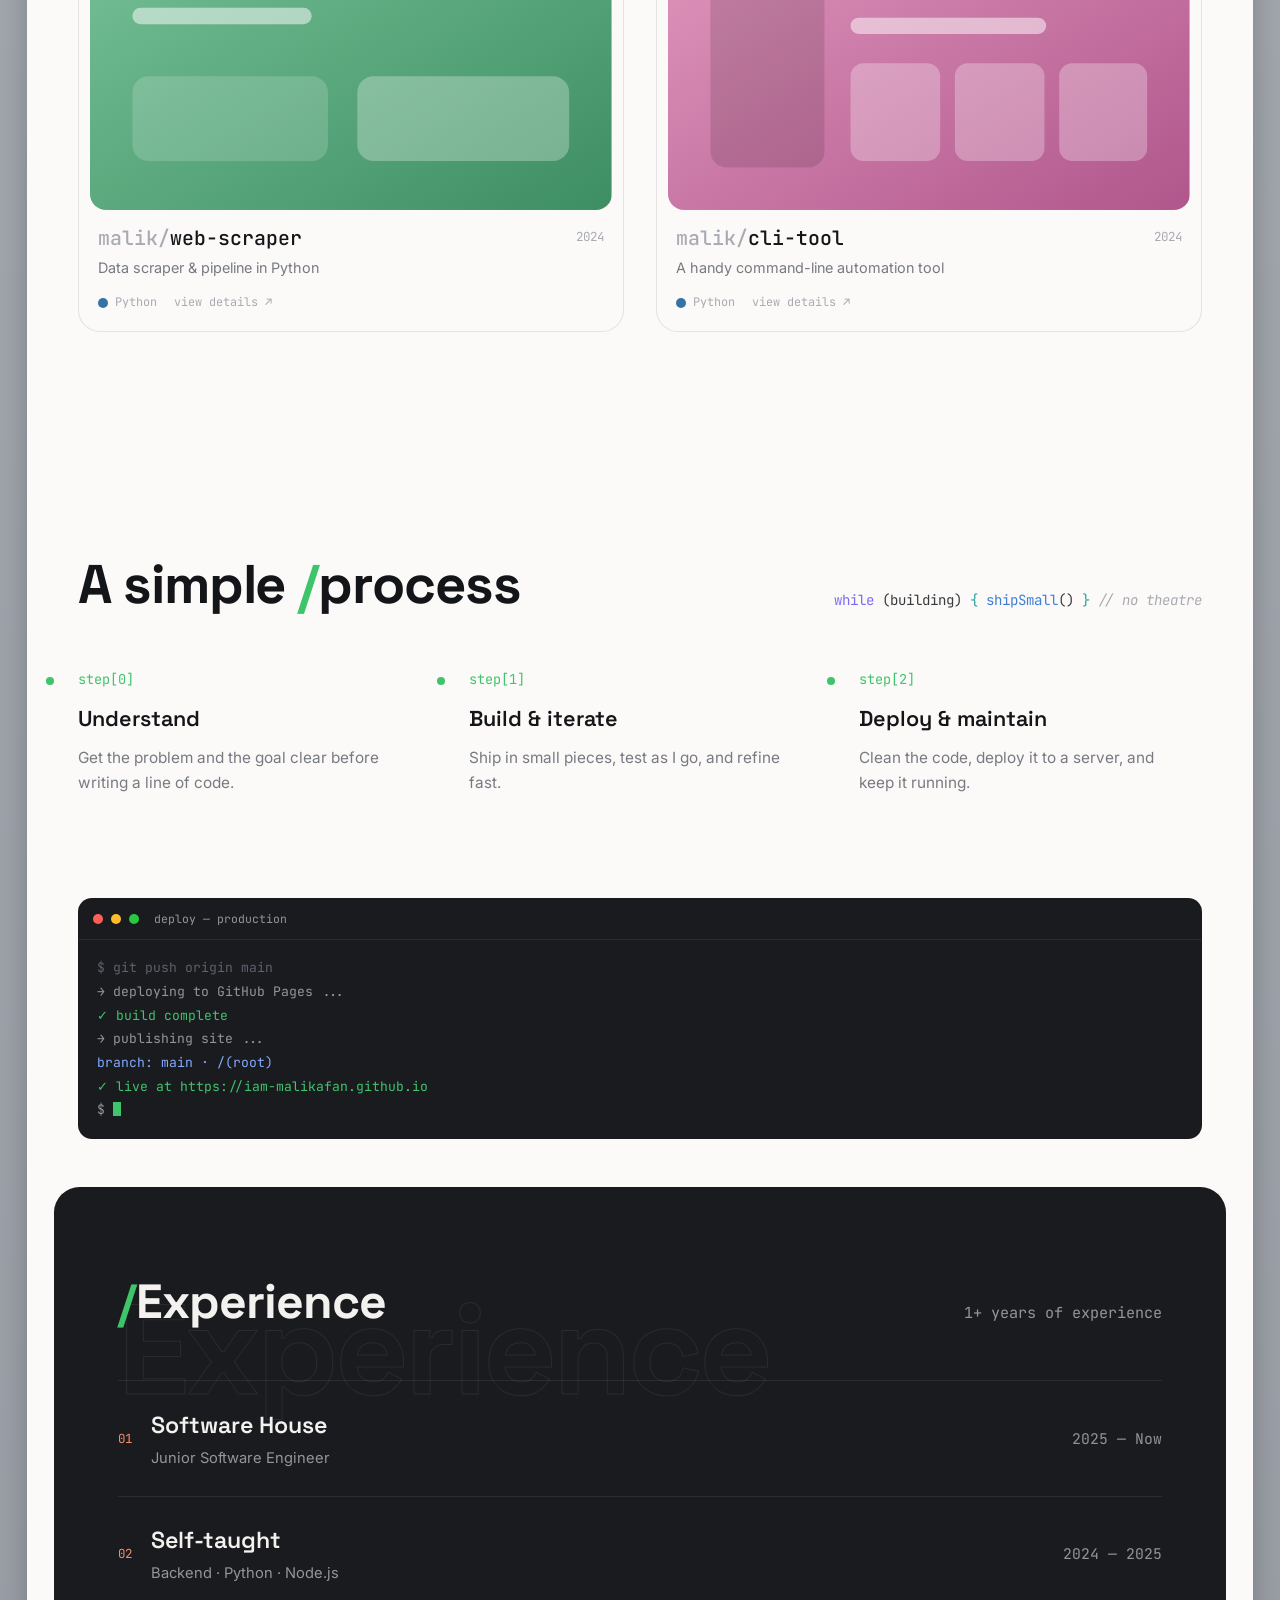
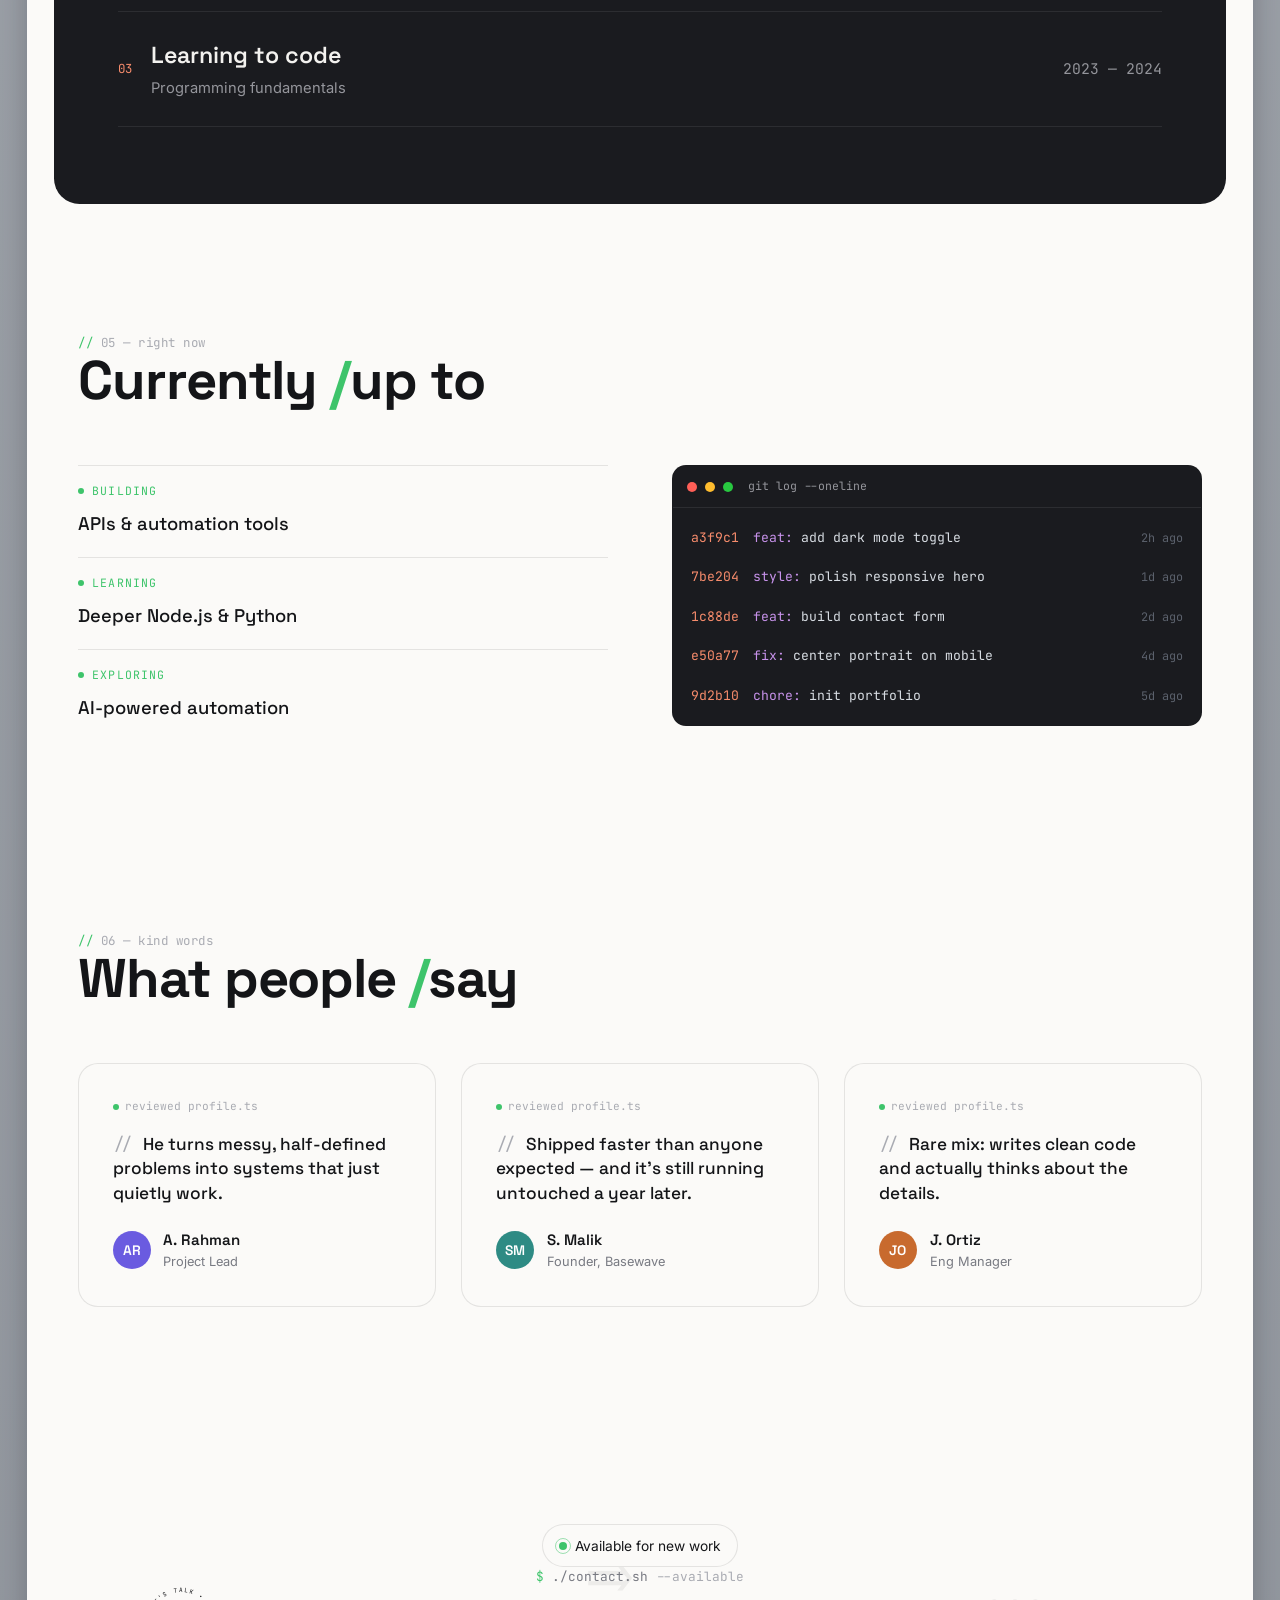
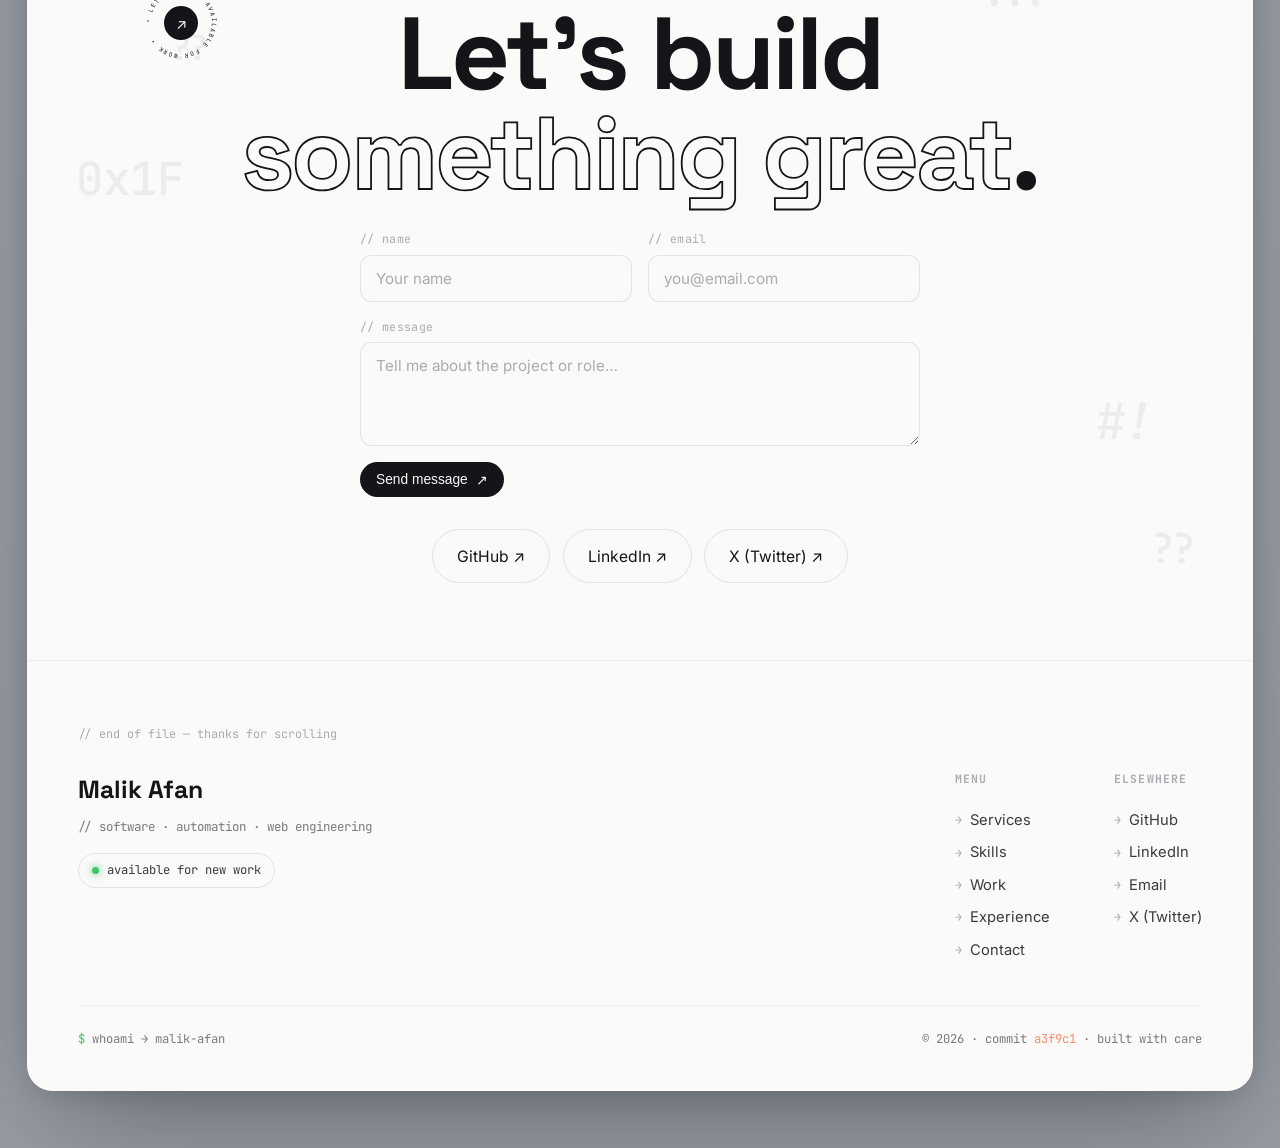
==== commit 0b7d3c08: "SEO: sitemap + robots + 404 + a11y polish" ====
--- a/index.html
+++ b/index.html
@@ -30,6 +30,7 @@
 <link rel="stylesheet" href="css/style.css" />
 </head>
 <body>
+<a class="skip-link" href="#hero">Skip to content</a>
 
 <div class="sky"></div>
 <div class="grain"></div>
@@ -69,8 +70,8 @@
     <h1 class="hero-name" data-hero-name></h1>
 
     <div class="hero-portrait">
-      <img class="pf-img pf-light" src="assets/portrait.png" alt="Malik Afan" />
-      <img class="pf-img pf-dark" src="assets/portrait-dark.png" alt="Malik Afan" />
+      <img class="pf-img pf-light" src="assets/portrait.png" alt="Portrait of Malik Afan" width="1080" height="759" decoding="async" fetchpriority="high" />
+      <img class="pf-img pf-dark" src="assets/portrait-dark.png" alt="Portrait of Malik Afan" width="1080" height="759" decoding="async" loading="lazy" />
     </div>
 
     <div class="hero-foot">
--- a/css/style.css
+++ b/css/style.css
@@ -26,6 +26,8 @@
 html:not(.js) .reveal, html:not(.js) .mask>*{ opacity:1 !important; transform:none !important; }
 html:not(.js) #loader{ display:none; }
 
+.skip-link{ position:fixed; top:-60px; left:12px; z-index:10001; background:var(--ink); color:var(--card); padding:.6rem 1rem; border-radius:8px; font-size:.9rem; text-decoration:none; transition:top .2s var(--ease); }
+.skip-link:focus{ top:12px; }
 .sky{ position:fixed; inset:0; z-index:0; pointer-events:none; overflow:hidden; }
 .sky::before{ content:""; position:absolute; inset:-10%; filter:blur(6px);
   background:radial-gradient(40vw 30vw at 20% 18%, rgba(255,255,255,.55), transparent 60%),
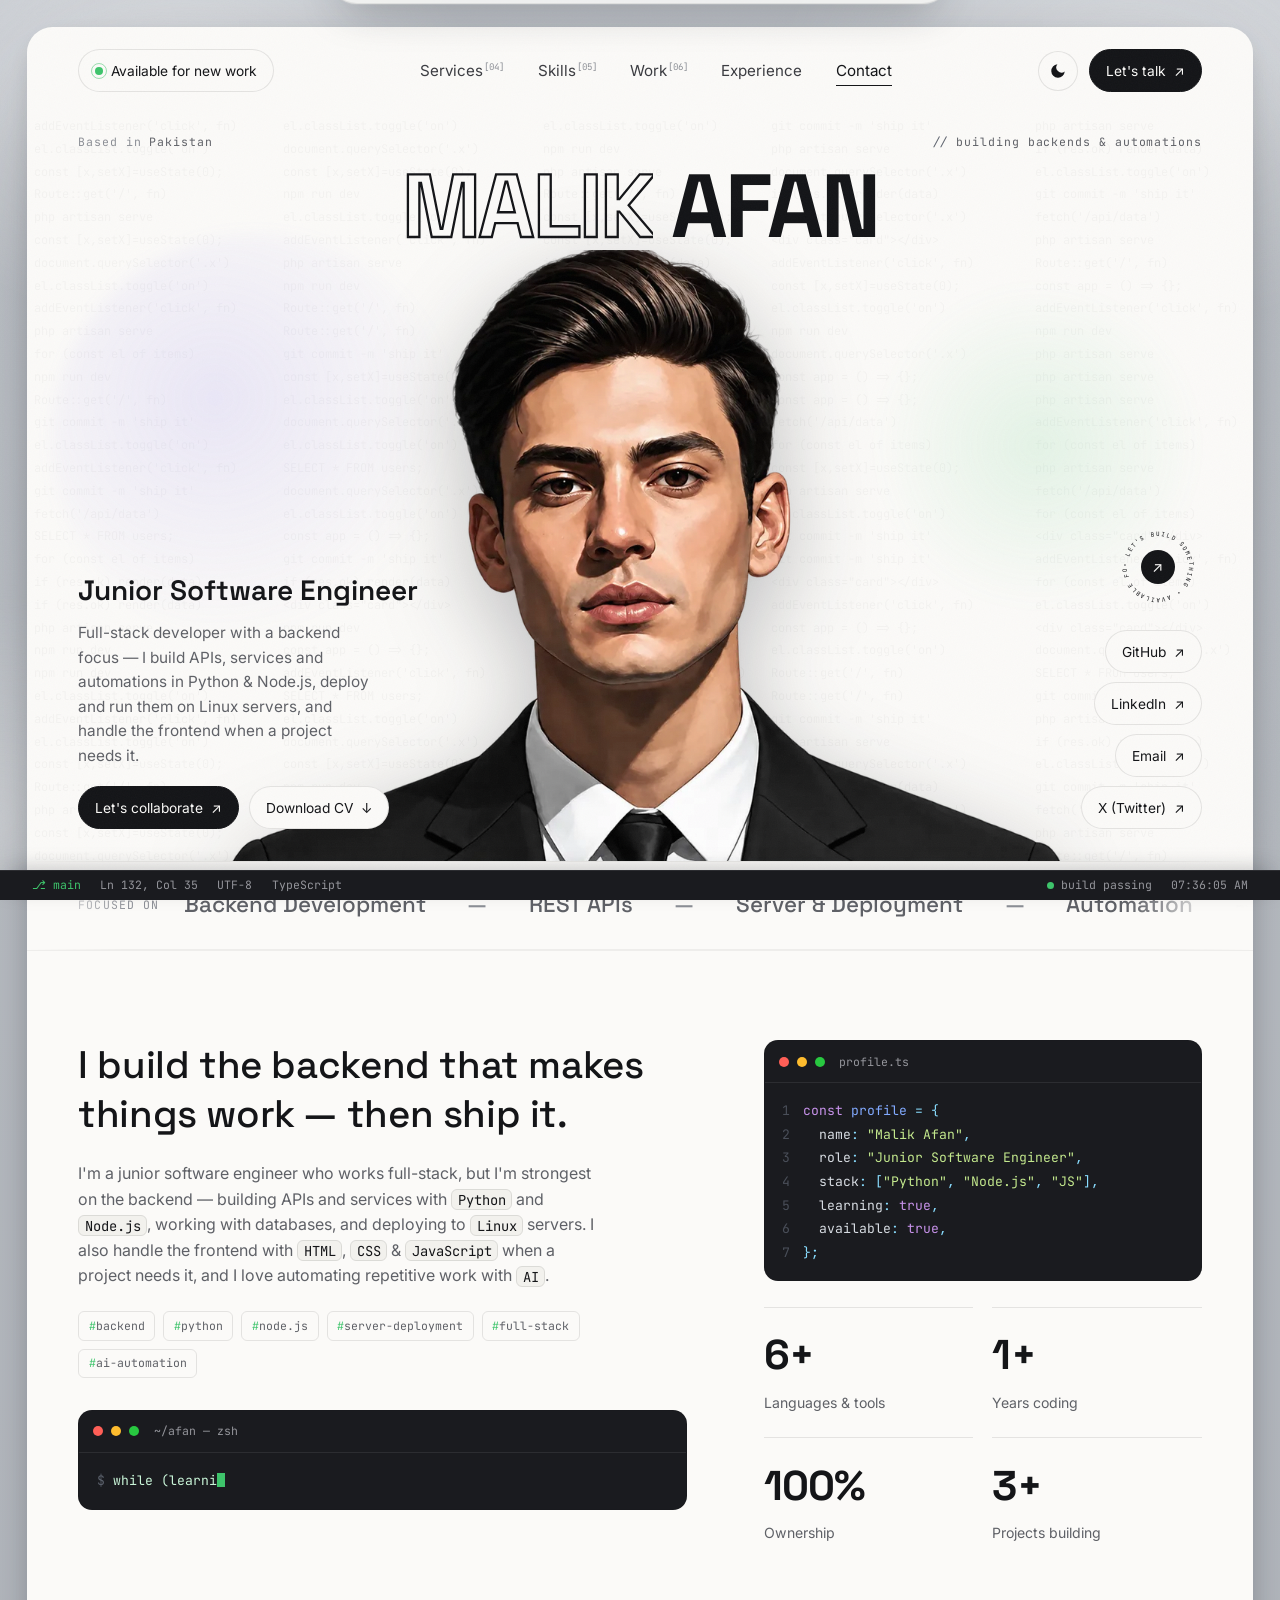
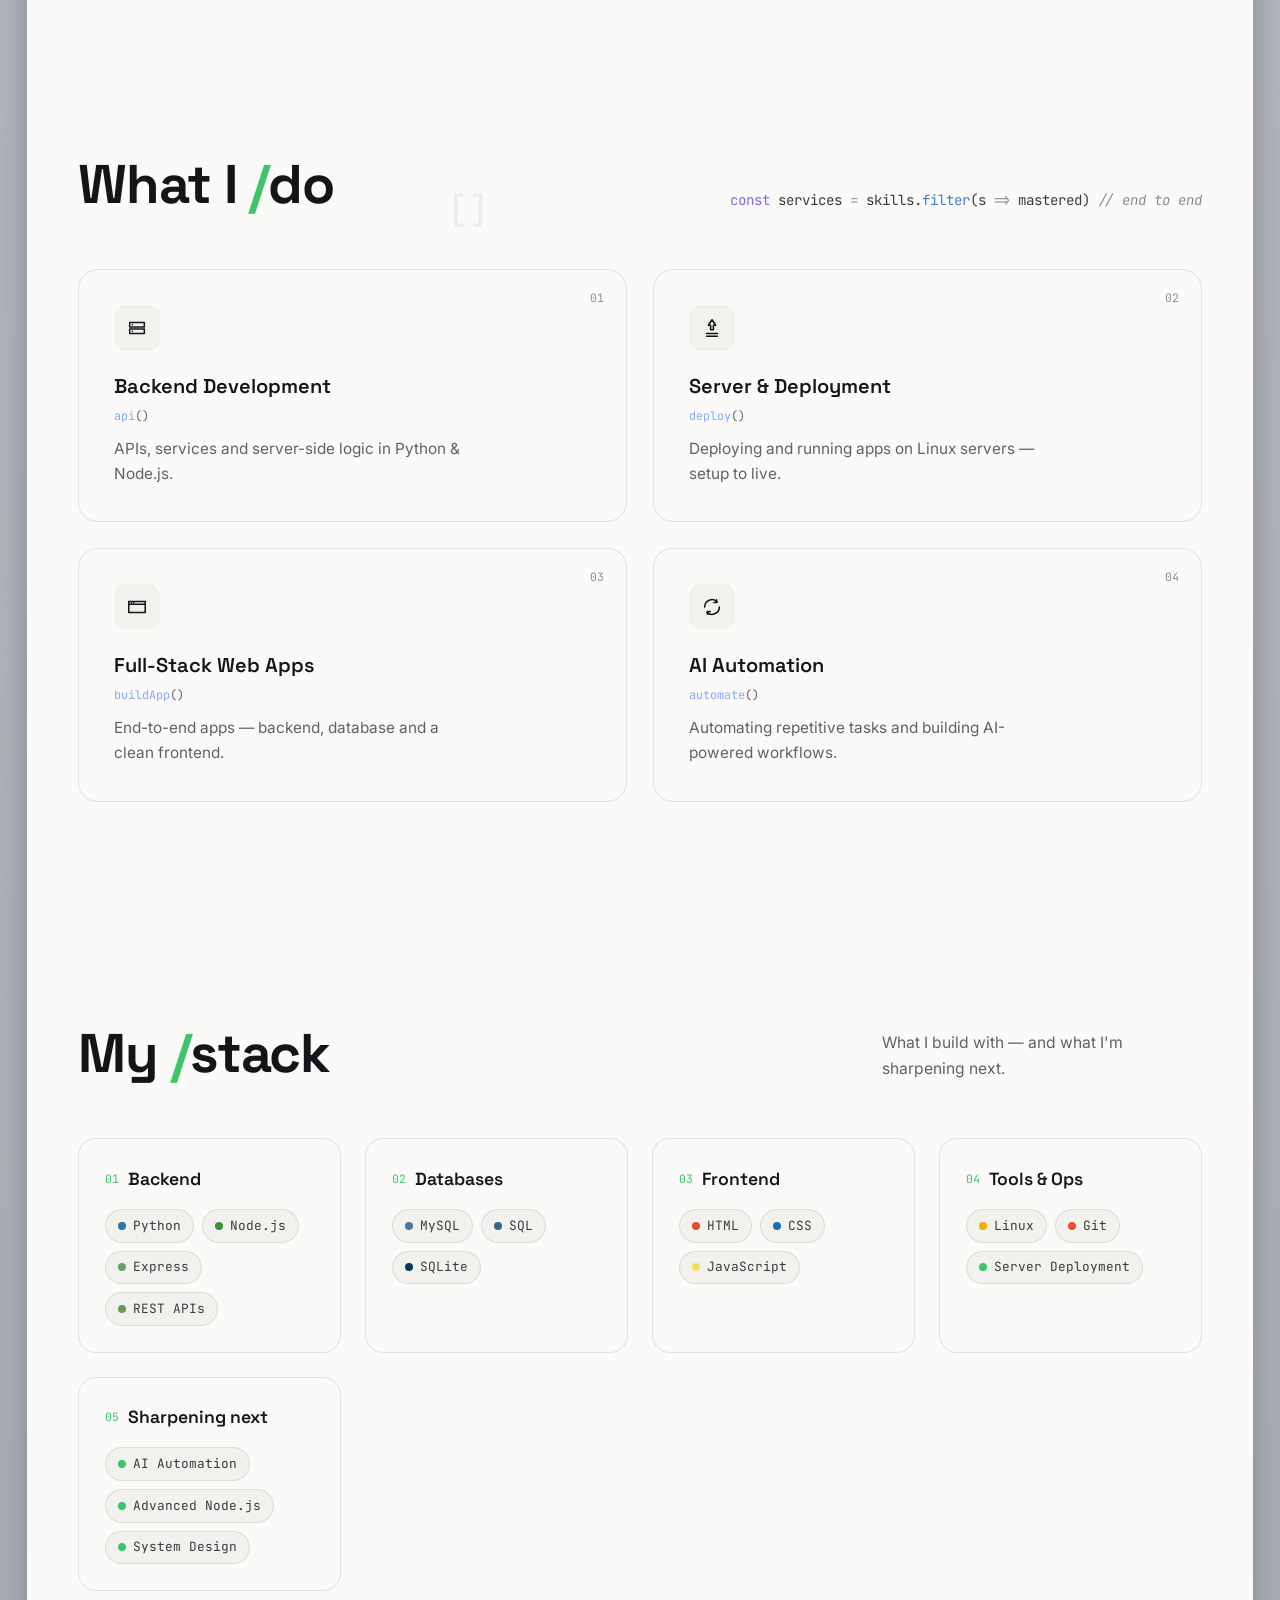
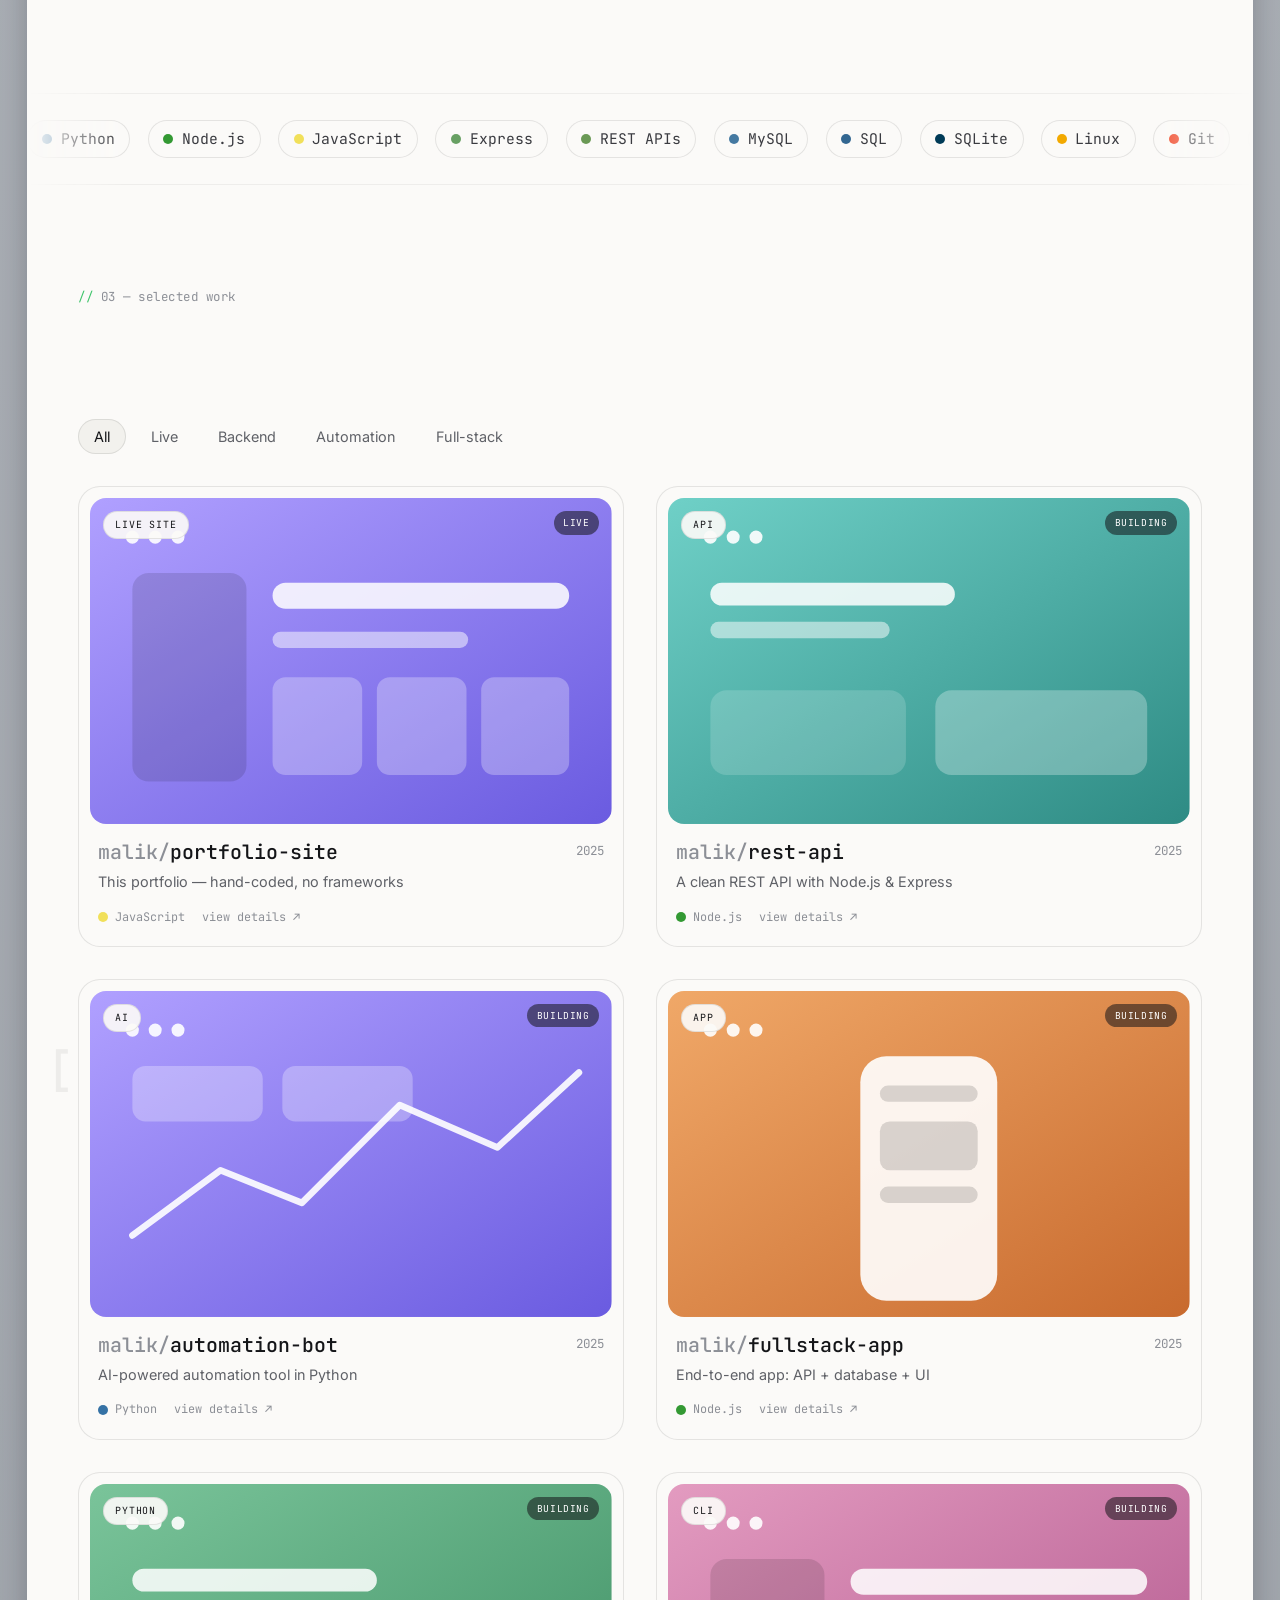
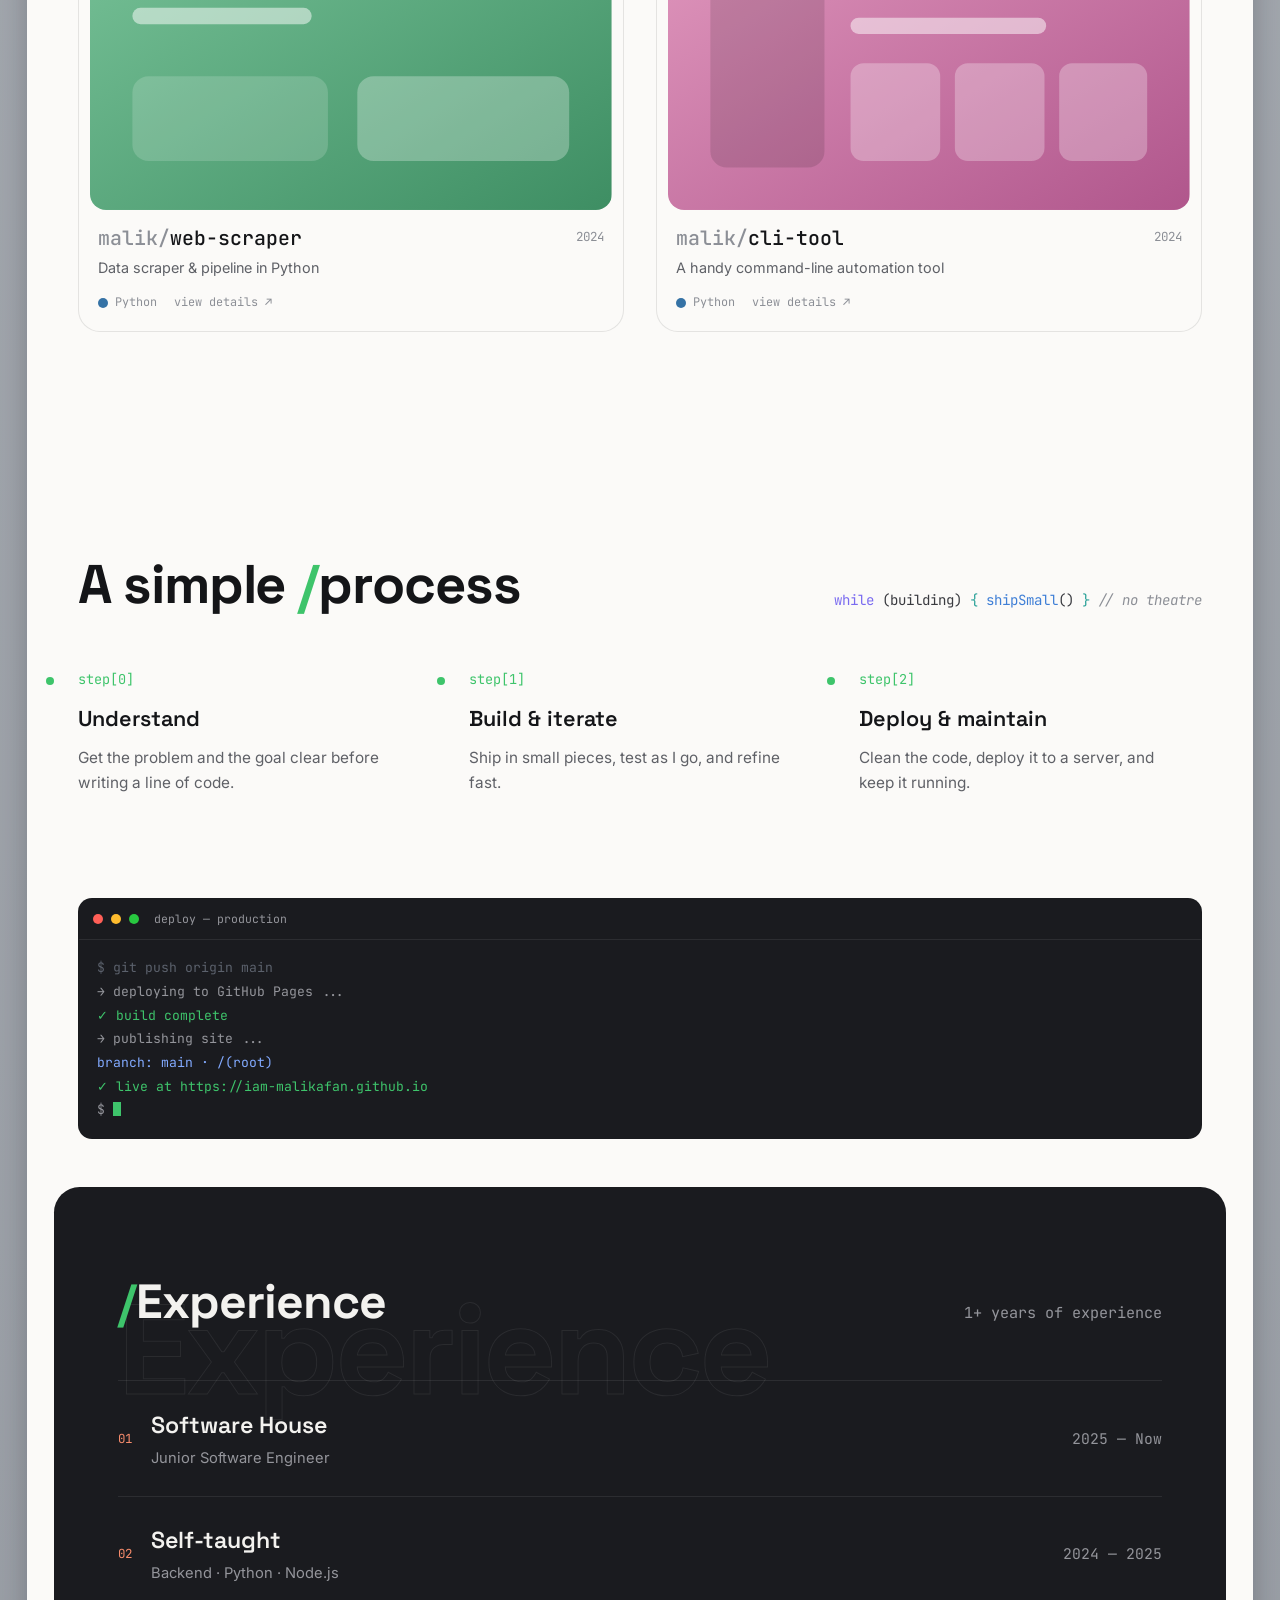
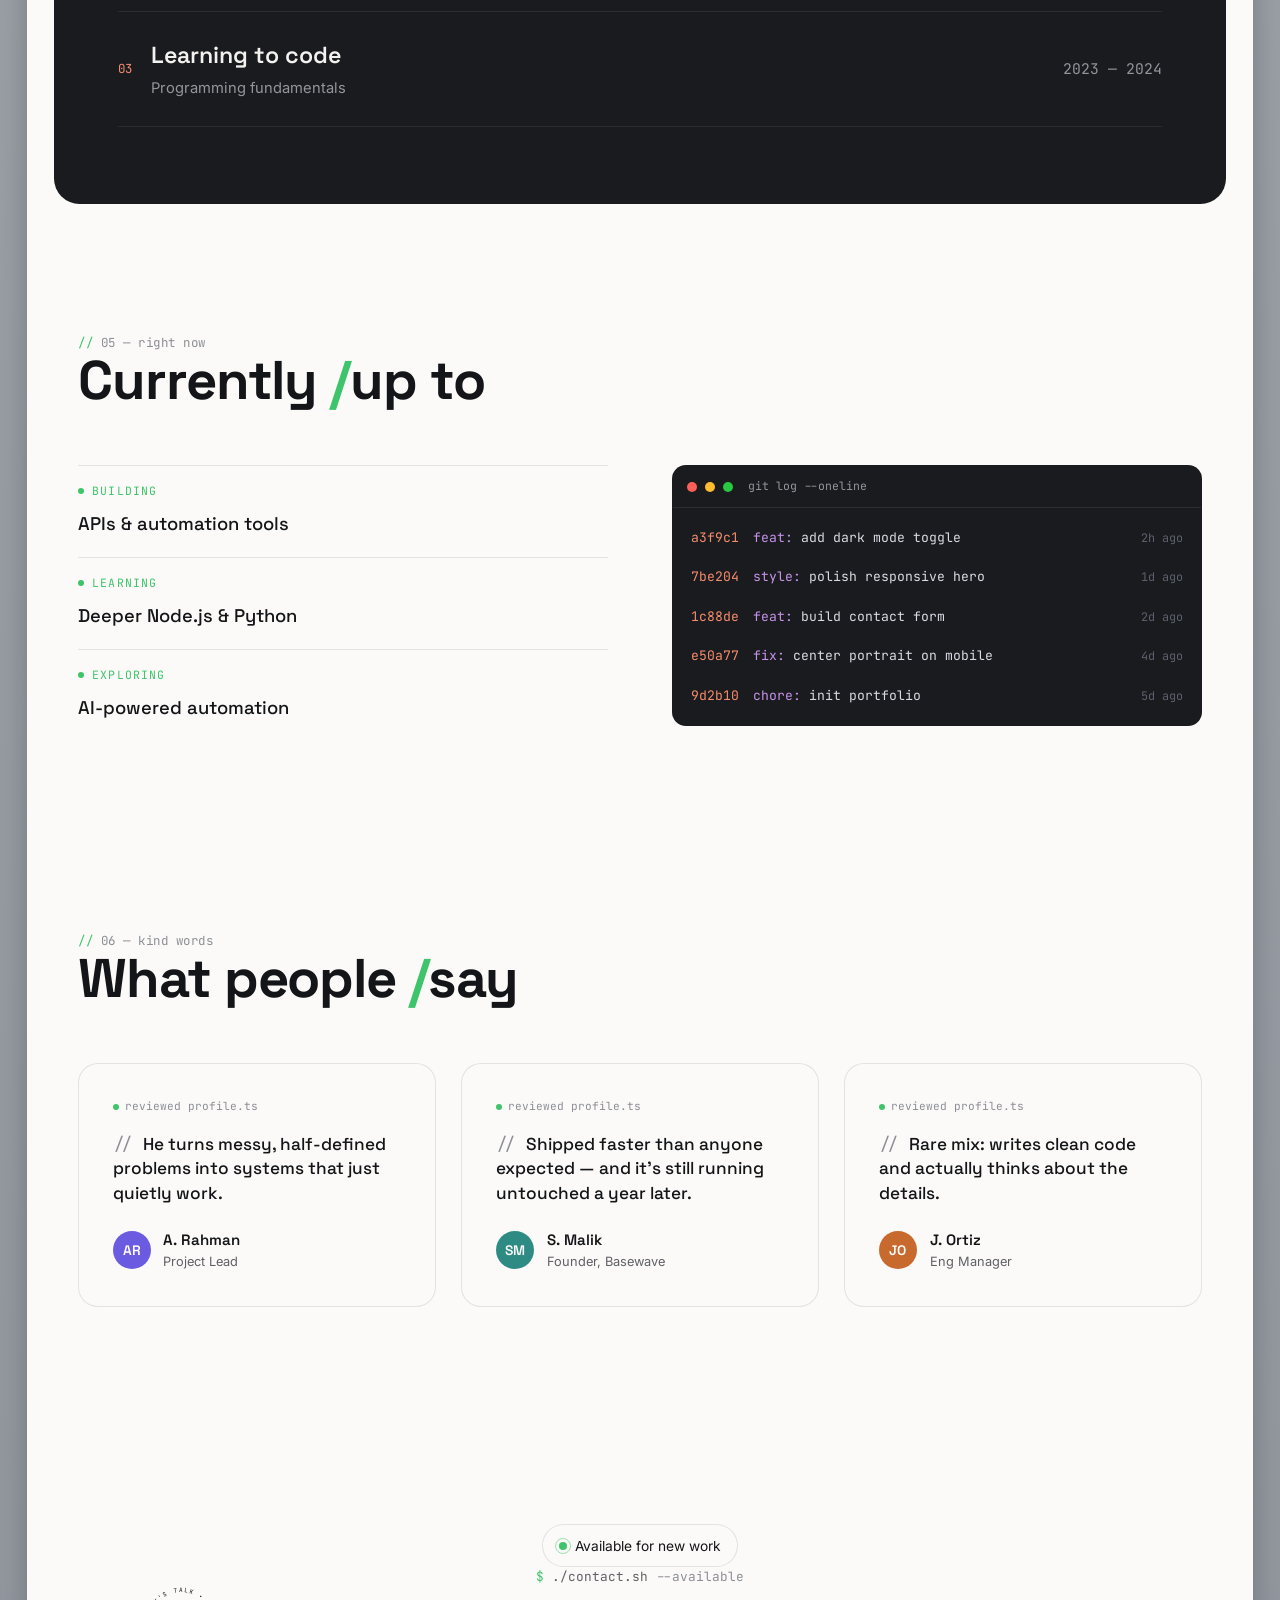
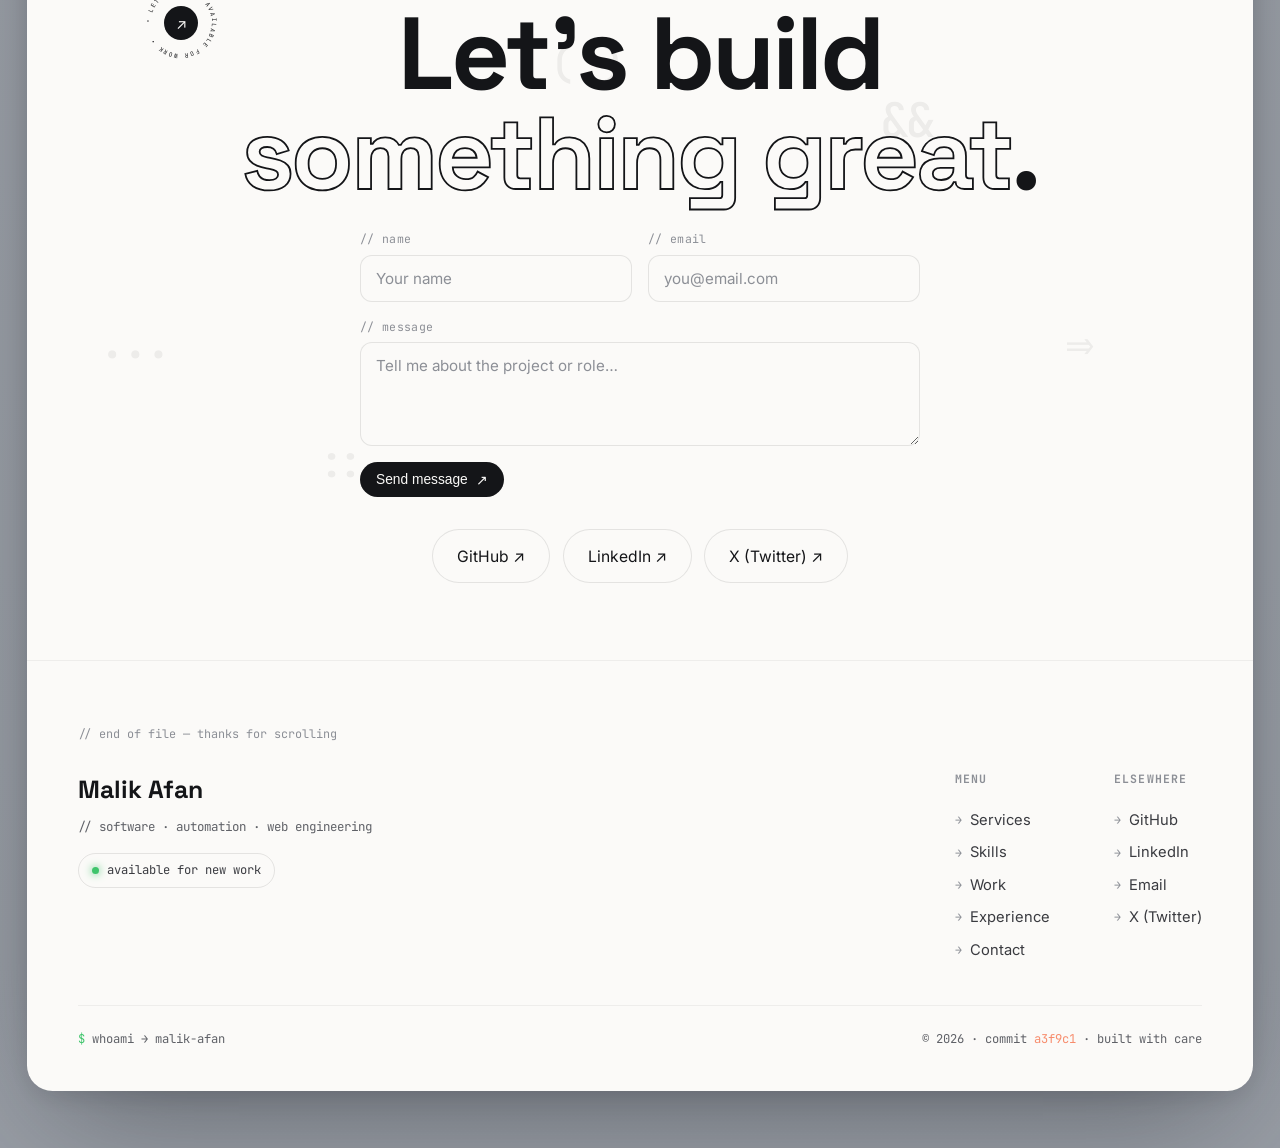
==== commit 6c98afcf: "brand: MA favicon + new OG + WebP perf + a11y" ====
--- a/index.html
+++ b/index.html
@@ -8,7 +8,10 @@
 <meta name="author" content="Malik Afan" />
 <meta name="theme-color" content="#0c0e12" />
 <link rel="canonical" href="https://iam-malikafan.github.io/" />
-<link rel="icon" href="data:image/svg+xml,%3Csvg xmlns='http://www.w3.org/2000/svg' viewBox='0 0 32 32'%3E%3Crect width='32' height='32' rx='7' fill='%230c0e12'/%3E%3Ctext x='16' y='23' font-family='monospace' font-size='18' font-weight='bold' fill='%233EC46B' text-anchor='middle'%3EM%3C/text%3E%3C/svg%3E" />
+<link rel="icon" type="image/png" sizes="32x32" href="assets/favicon-32.png" />
+<link rel="icon" type="image/png" sizes="192x192" href="assets/favicon-192.png" />
+<link rel="apple-touch-icon" href="assets/apple-touch-icon.png" />
+<link rel="icon" href="assets/favicon.ico" sizes="any" />
 <!-- Open Graph -->
 <meta property="og:type" content="website" />
 <meta property="og:site_name" content="Malik Afan" />
@@ -56,6 +59,7 @@
     </div>
   </nav>
 
+  <main id="main">
   <section id="hero">
     <div class="coderain" aria-hidden="true"></div>
     <div class="blobs" aria-hidden="true">
@@ -70,8 +74,8 @@
     <h1 class="hero-name" data-hero-name></h1>
 
     <div class="hero-portrait">
-      <img class="pf-img pf-light" src="assets/portrait.png" alt="Portrait of Malik Afan" width="1080" height="759" decoding="async" fetchpriority="high" />
-      <img class="pf-img pf-dark" src="assets/portrait-dark.png" alt="Portrait of Malik Afan" width="1080" height="759" decoding="async" loading="lazy" />
+      <img class="pf-img pf-light" src="assets/portrait.webp" alt="Portrait of Malik Afan" width="1200" height="843" decoding="async" fetchpriority="high" />
+      <img class="pf-img pf-dark" src="assets/portrait-dark.webp" alt="Portrait of Malik Afan" width="1200" height="835" decoding="async" loading="lazy" />
     </div>
 
     <div class="hero-foot">
@@ -186,6 +190,7 @@
     </form>
     <div class="cta reveal" data-contact-cta></div>
   </section>
+  </main>
 
   <footer class="foot">
     <div class="foot-cmt">// end of file — thanks for scrolling</div>
--- a/css/style.css
+++ b/css/style.css
@@ -2,7 +2,7 @@
 :root{
   --sky-1:#C7CBD1; --sky-2:#AEB3BA; --sky-3:#989DA5;
   --card:#FBFAF8; --card-2:#F2F1ED; --card-3:#EAE8E2;
-  --ink:#141518; --ink-2:#3A3B40; --dim:#787A82; --faint:#A9ABB2;
+  --ink:#141518; --ink-2:#3A3B40; --dim:#5F6167; --faint:#8C8F96;
   --line:rgba(20,21,24,0.10); --line-2:rgba(20,21,24,0.055);
   --dark:#1A1B1F; --dark-2:#212228; --dark-line:rgba(255,255,255,0.08);
   --d-text:#F3F2EF; --d-dim:#94959B;
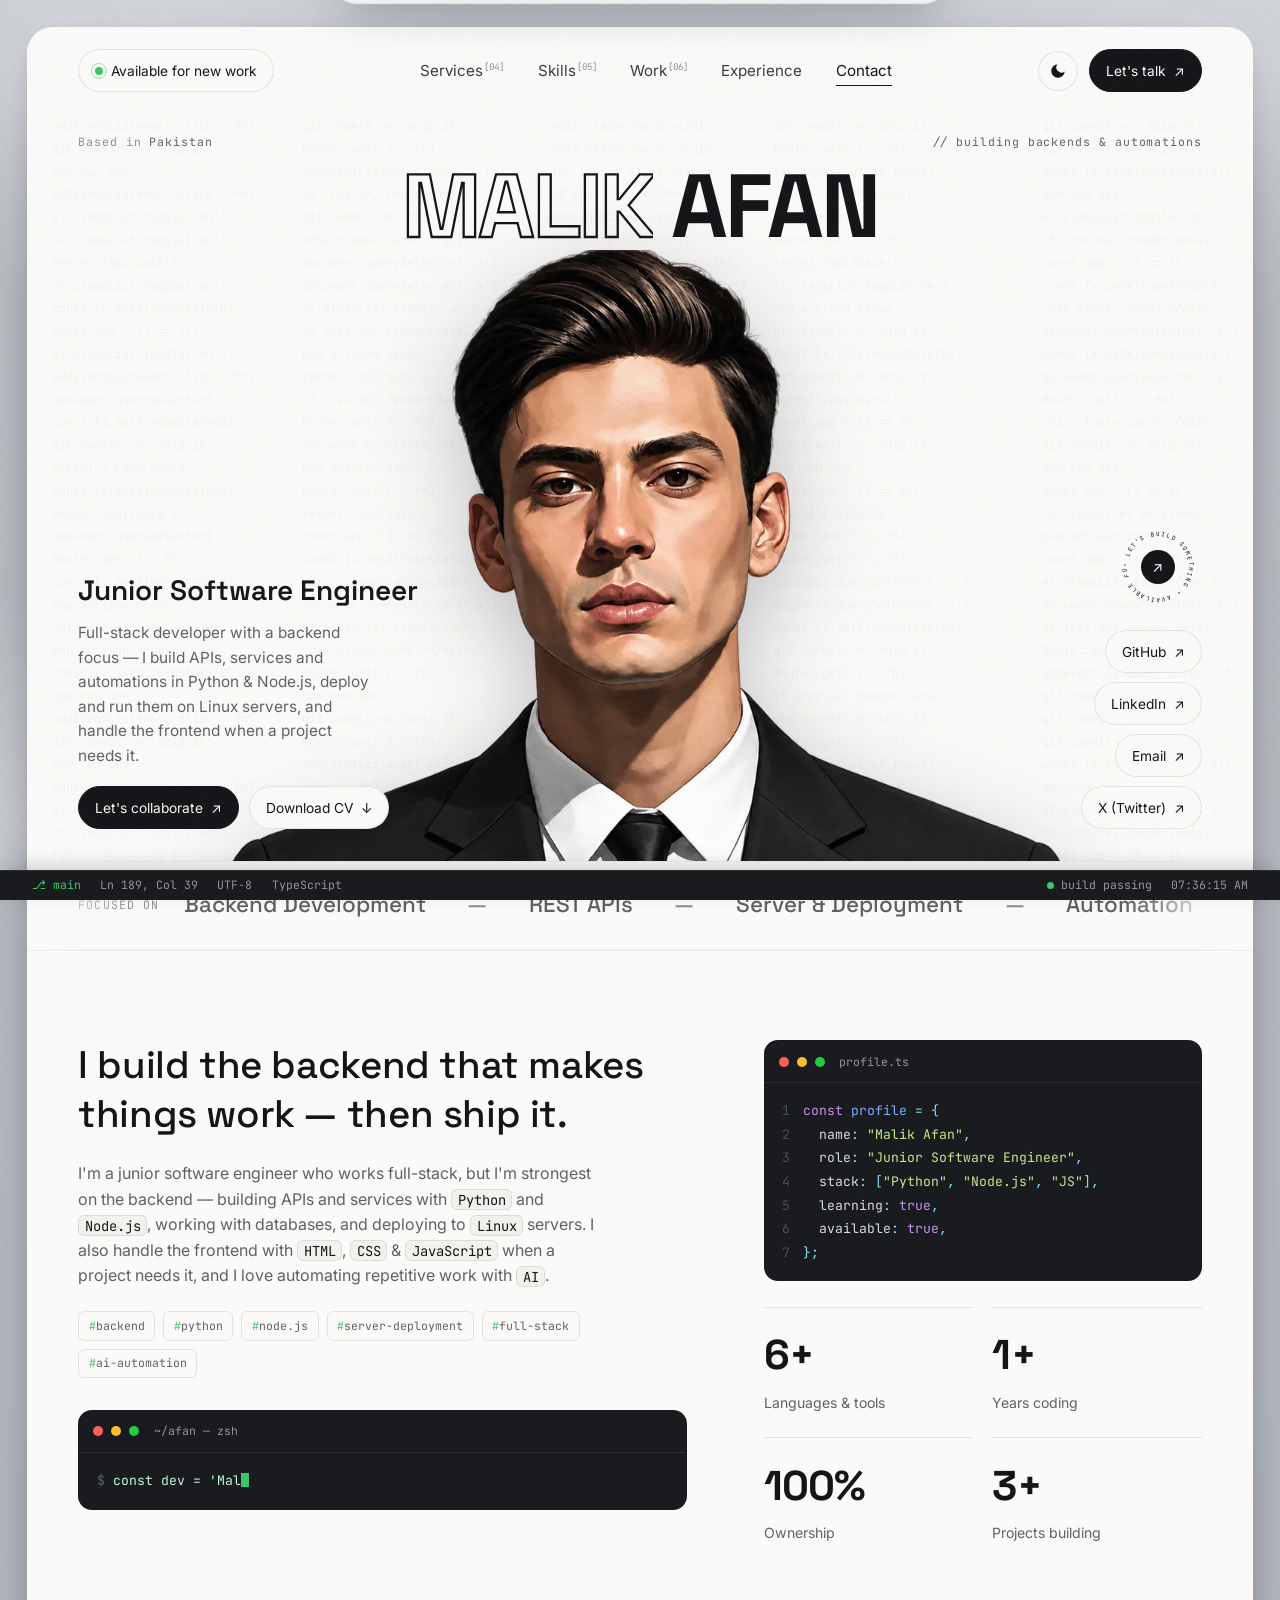
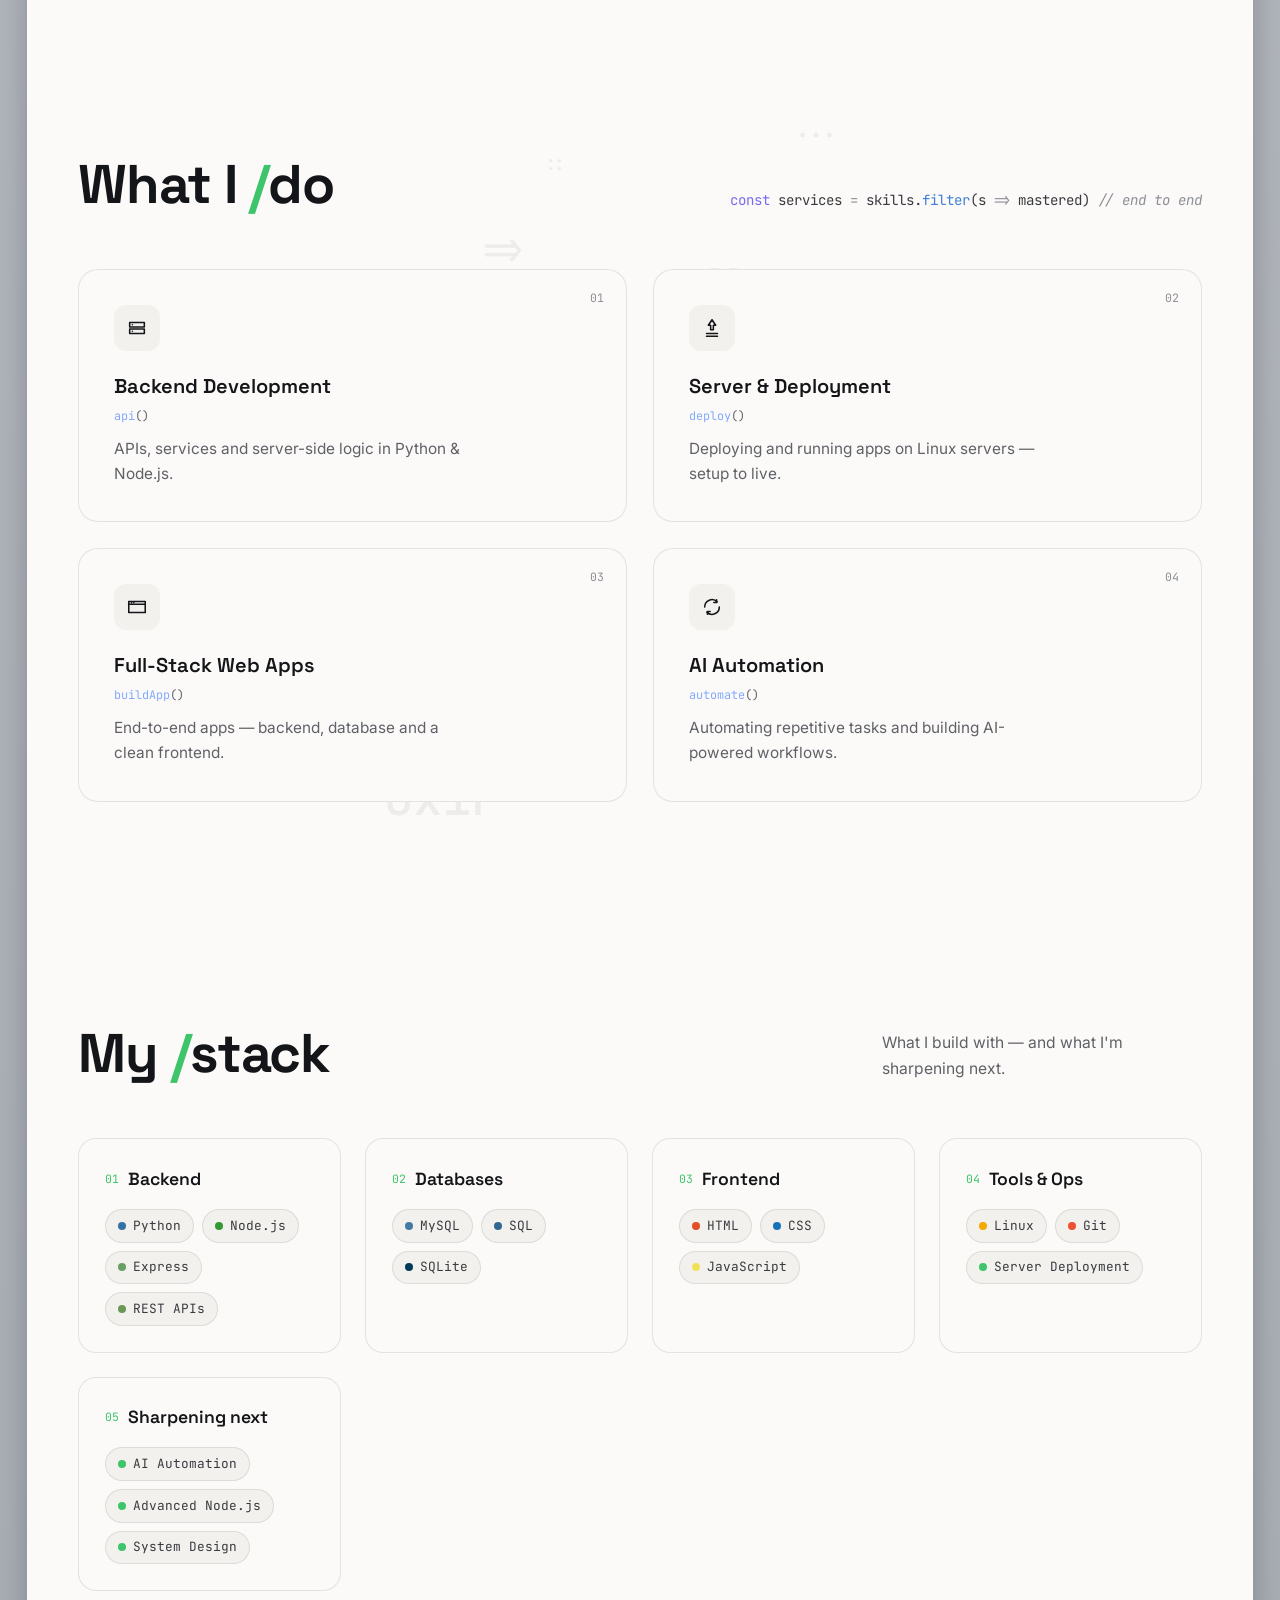
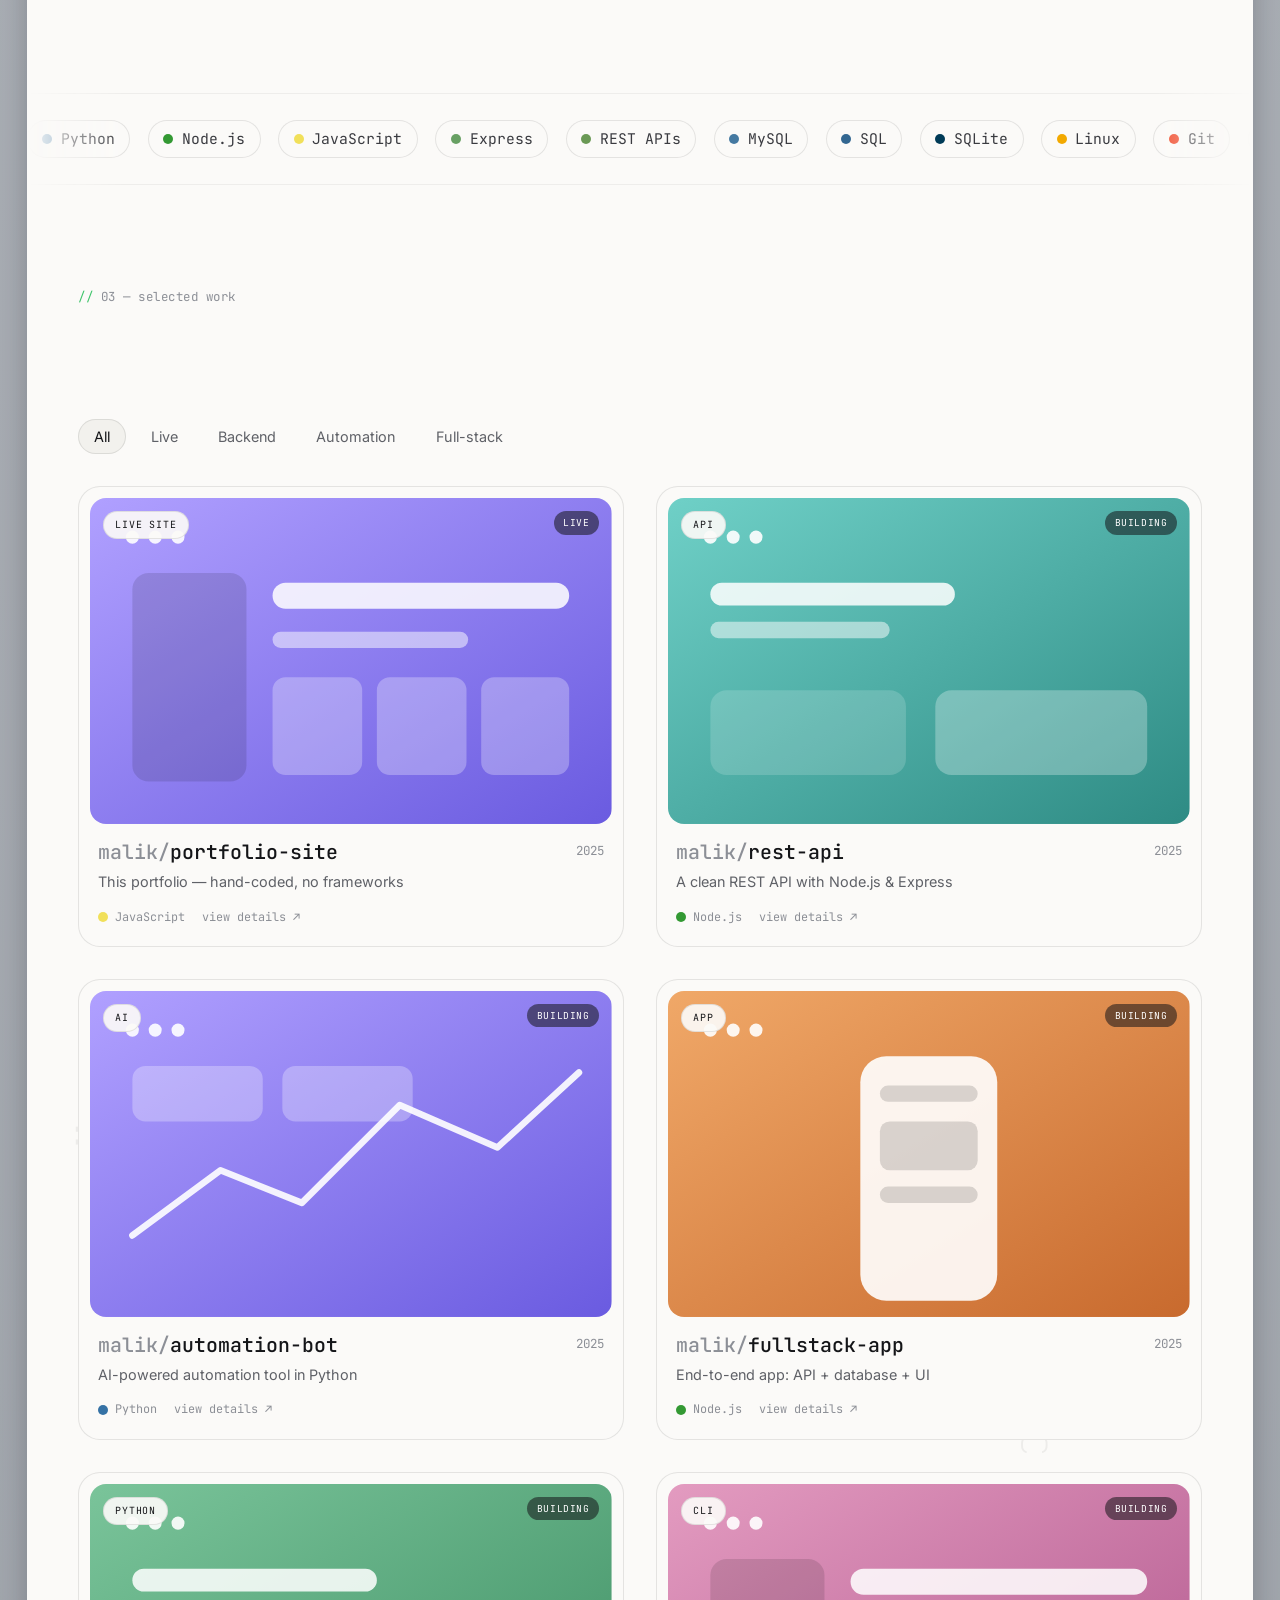
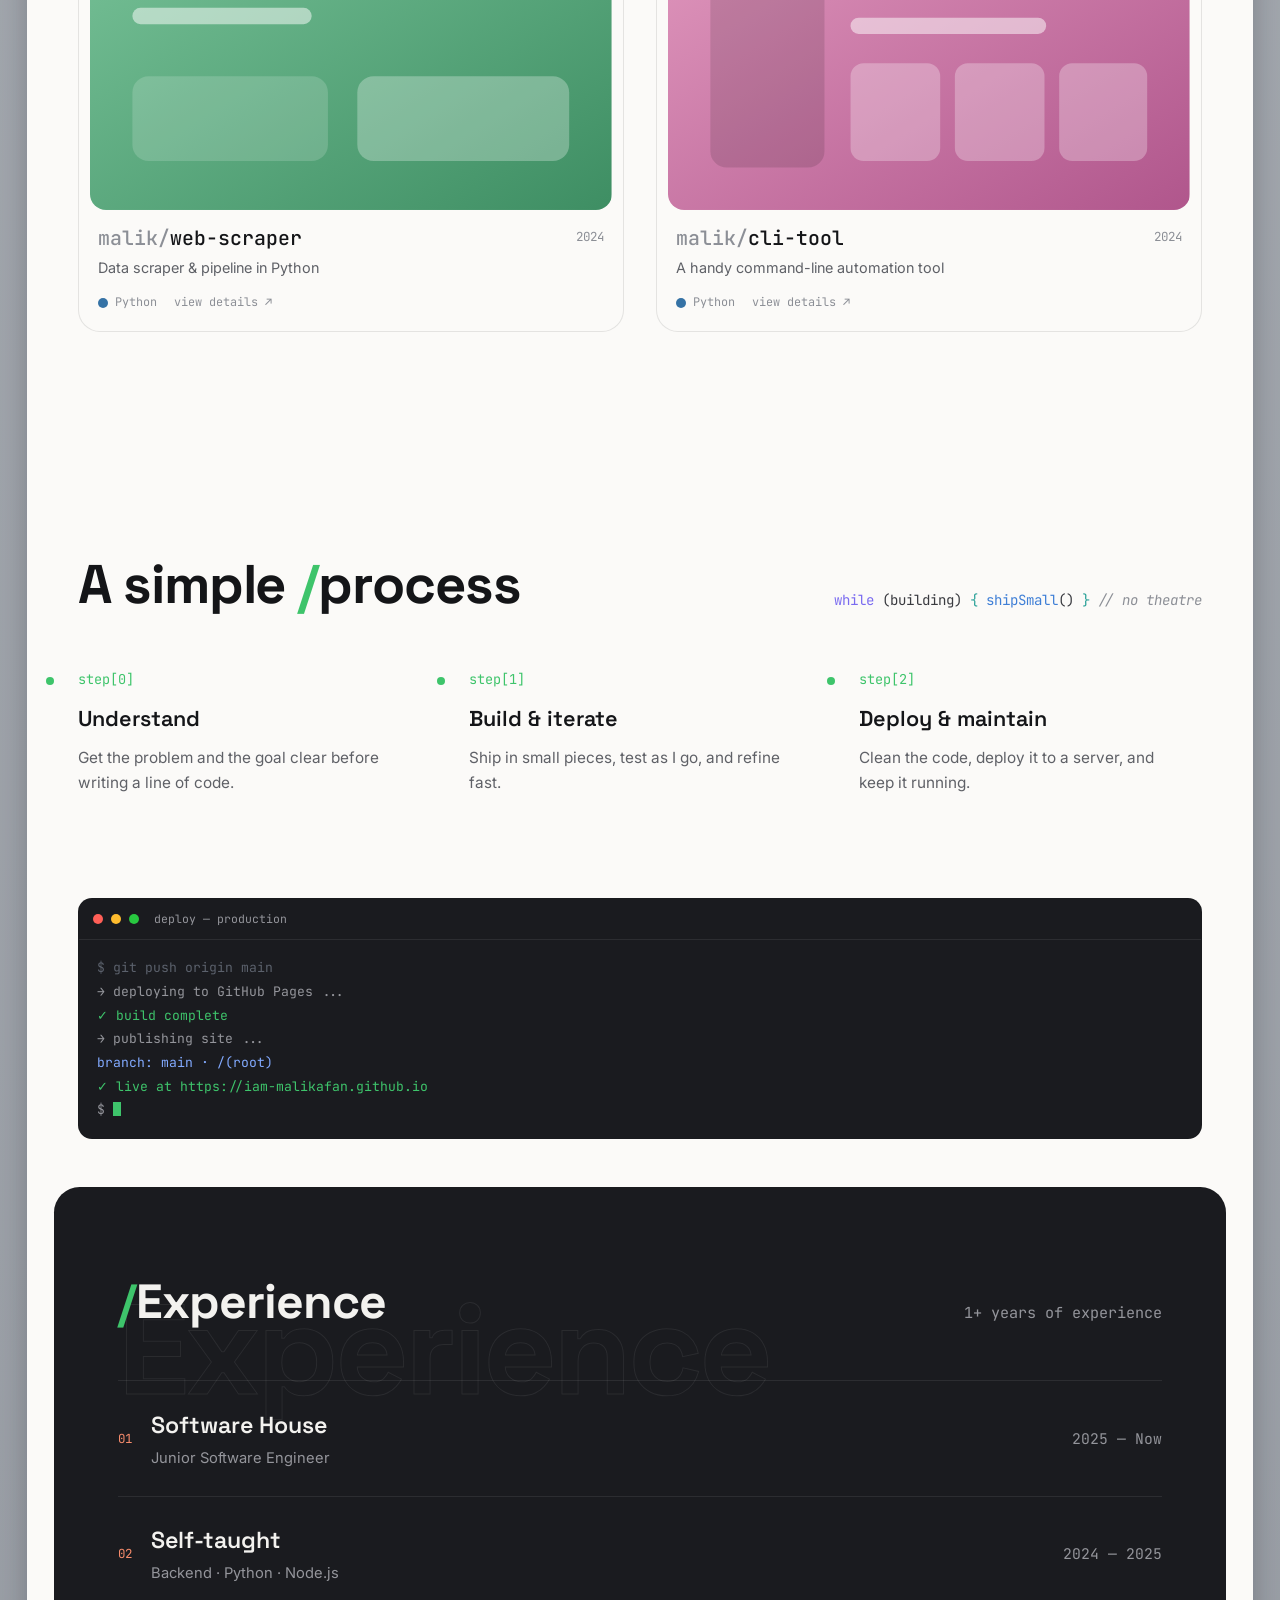
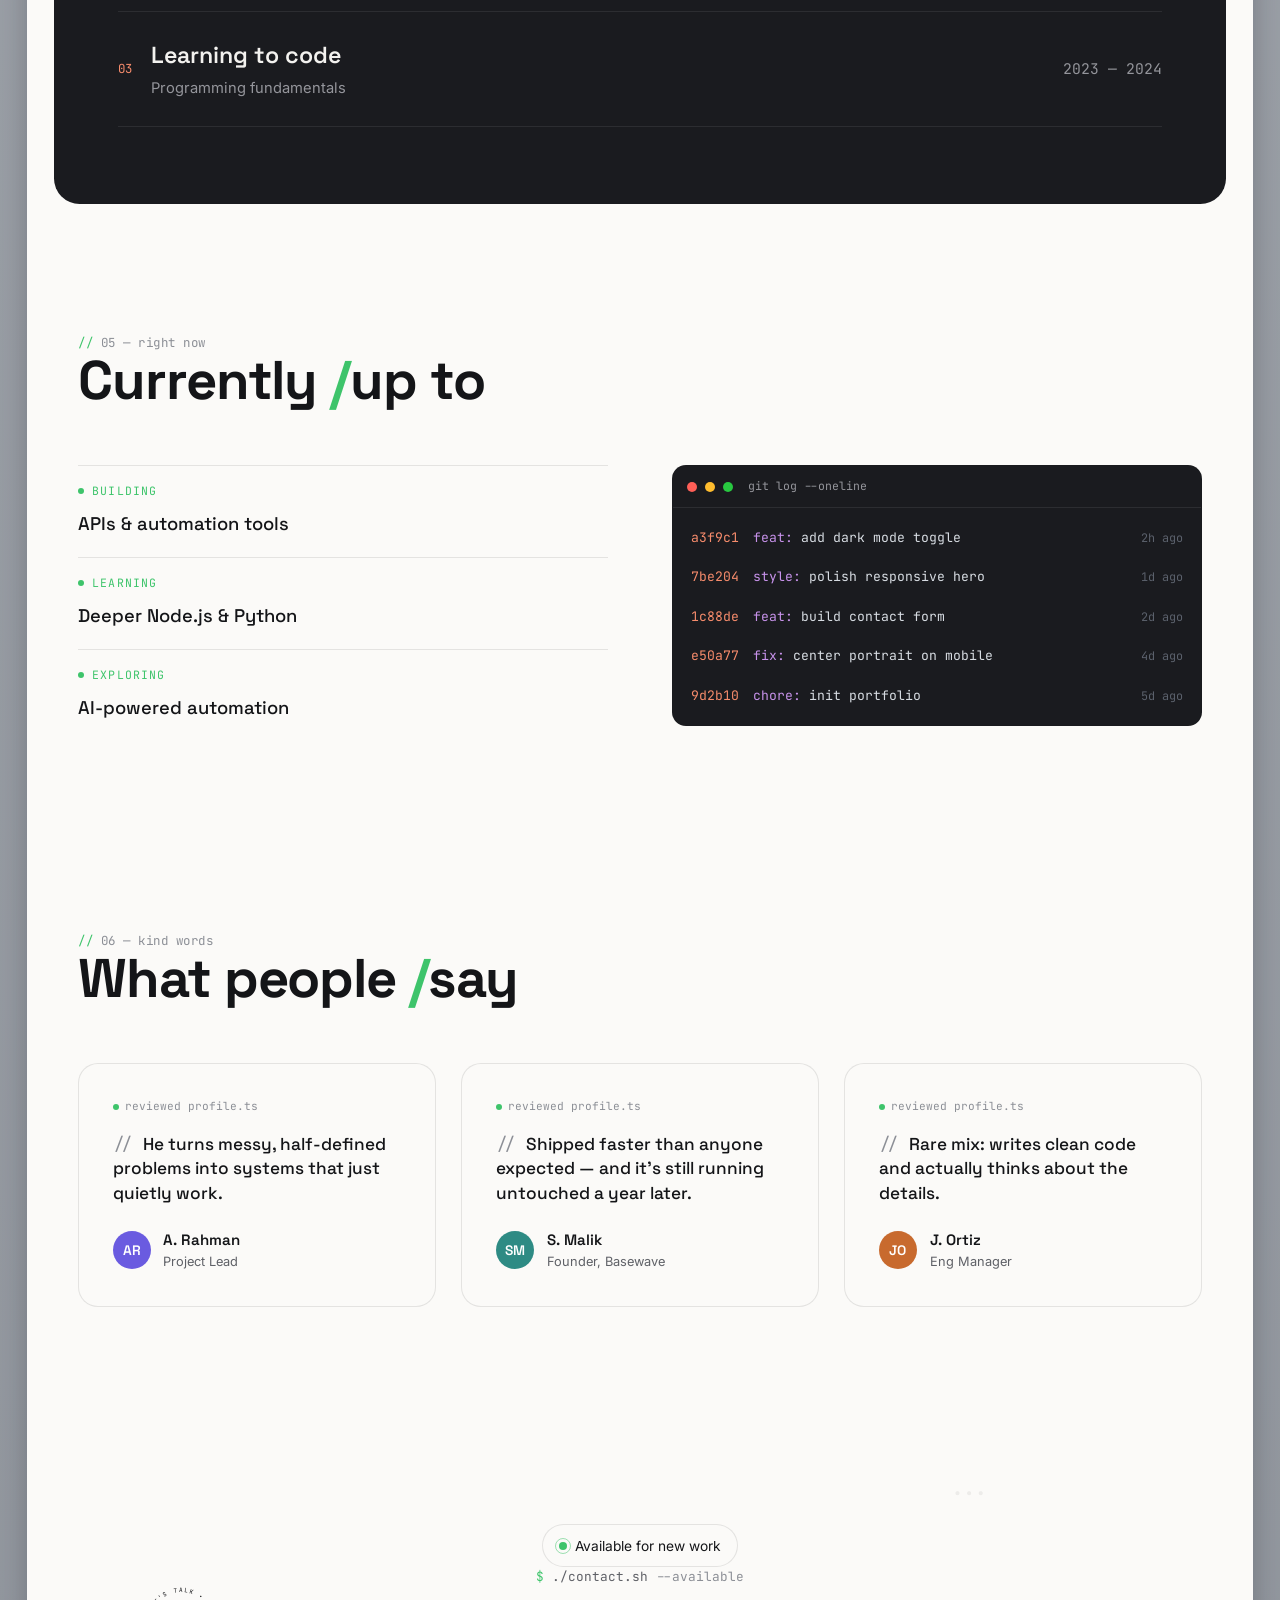
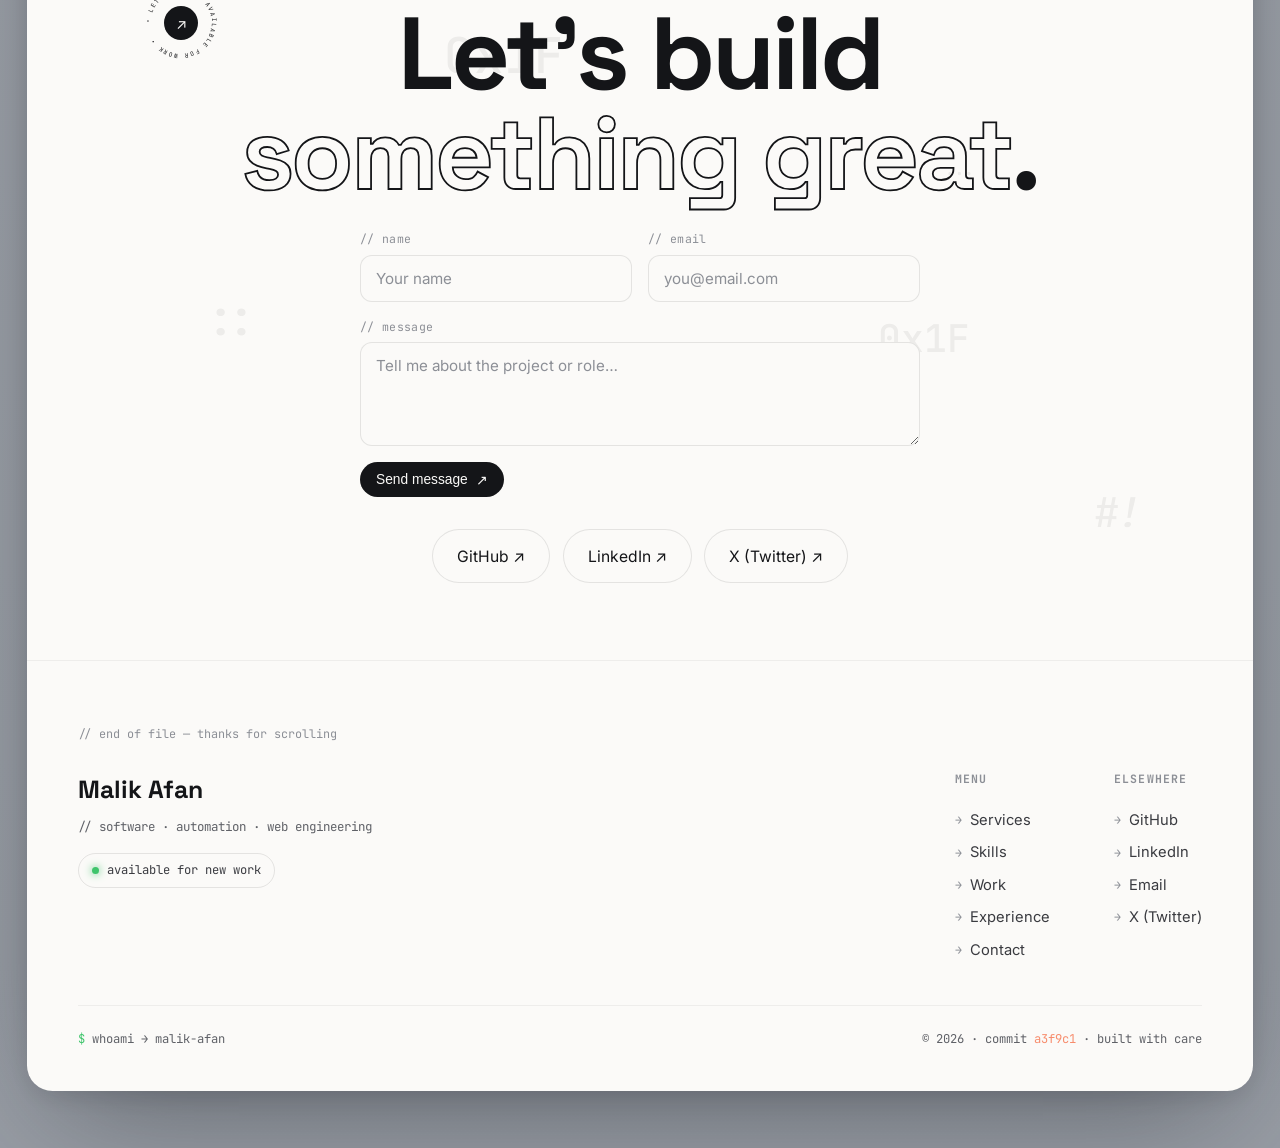
==== commit 1de7164f: "new hero OG with real tech stack" ====
--- a/index.html
+++ b/index.html
@@ -18,18 +18,19 @@
 <meta property="og:title" content="Malik Afan — Junior Software Engineer" />
 <meta property="og:description" content="Full-stack developer with a backend focus — Python, Node.js, Linux, REST APIs & automation." />
 <meta property="og:url" content="https://iam-malikafan.github.io/" />
-<meta property="og:image" content="https://iam-malikafan.github.io/assets/og.png" />
+<meta property="og:image" content="https://iam-malikafan.github.io/assets/og.jpg" />
 <meta property="og:image:width" content="1200" />
 <meta property="og:image:height" content="630" />
 <!-- Twitter -->
 <meta name="twitter:card" content="summary_large_image" />
 <meta name="twitter:title" content="Malik Afan — Junior Software Engineer" />
 <meta name="twitter:description" content="Full-stack developer with a backend focus — Python, Node.js, Linux, REST APIs & automation." />
-<meta name="twitter:image" content="https://iam-malikafan.github.io/assets/og.png" />
+<meta name="twitter:image" content="https://iam-malikafan.github.io/assets/og.jpg" />
 <script>(function(){try{var t=localStorage.getItem('theme');if(!t)t=matchMedia('(prefers-color-scheme:dark)').matches?'dark':'light';document.documentElement.setAttribute('data-theme',t);}catch(e){document.documentElement.setAttribute('data-theme','light');}})();</script>
 <link rel="preconnect" href="https://fonts.googleapis.com" />
 <link rel="preconnect" href="https://fonts.gstatic.com" crossorigin />
-<link href="https://fonts.googleapis.com/css2?family=Space+Grotesk:wght@400;500;600;700&family=Inter:wght@400;500;600&family=JetBrains+Mono:wght@400;500&display=swap" rel="stylesheet" />
+<link rel="stylesheet" href="https://fonts.googleapis.com/css2?family=Space+Grotesk:wght@400;500;600;700&family=Inter:wght@400;500;600&family=JetBrains+Mono:wght@400;500&display=swap" media="print" onload="this.media='all'" />
+<noscript><link rel="stylesheet" href="https://fonts.googleapis.com/css2?family=Space+Grotesk:wght@400;500;600;700&family=Inter:wght@400;500;600&family=JetBrains+Mono:wght@400;500&display=swap" /></noscript>
 <link rel="stylesheet" href="css/style.css" />
 </head>
 <body>
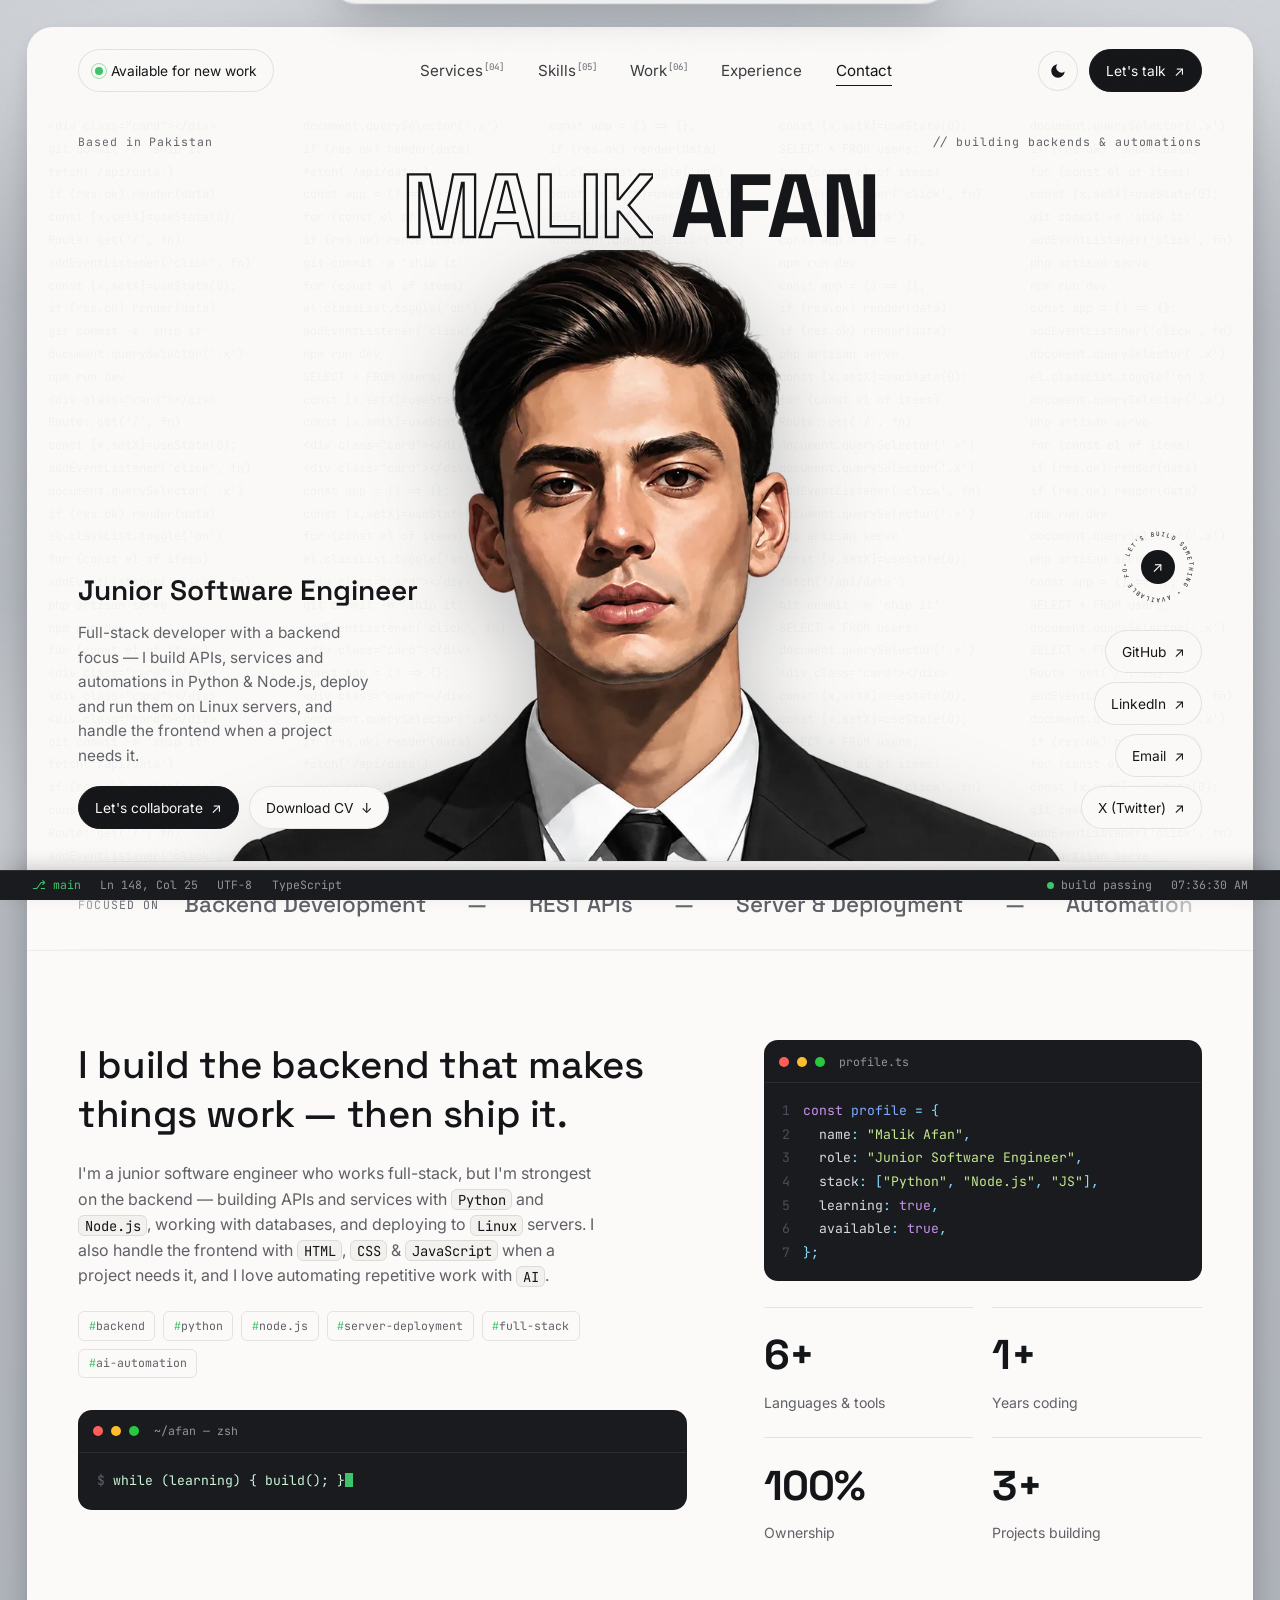
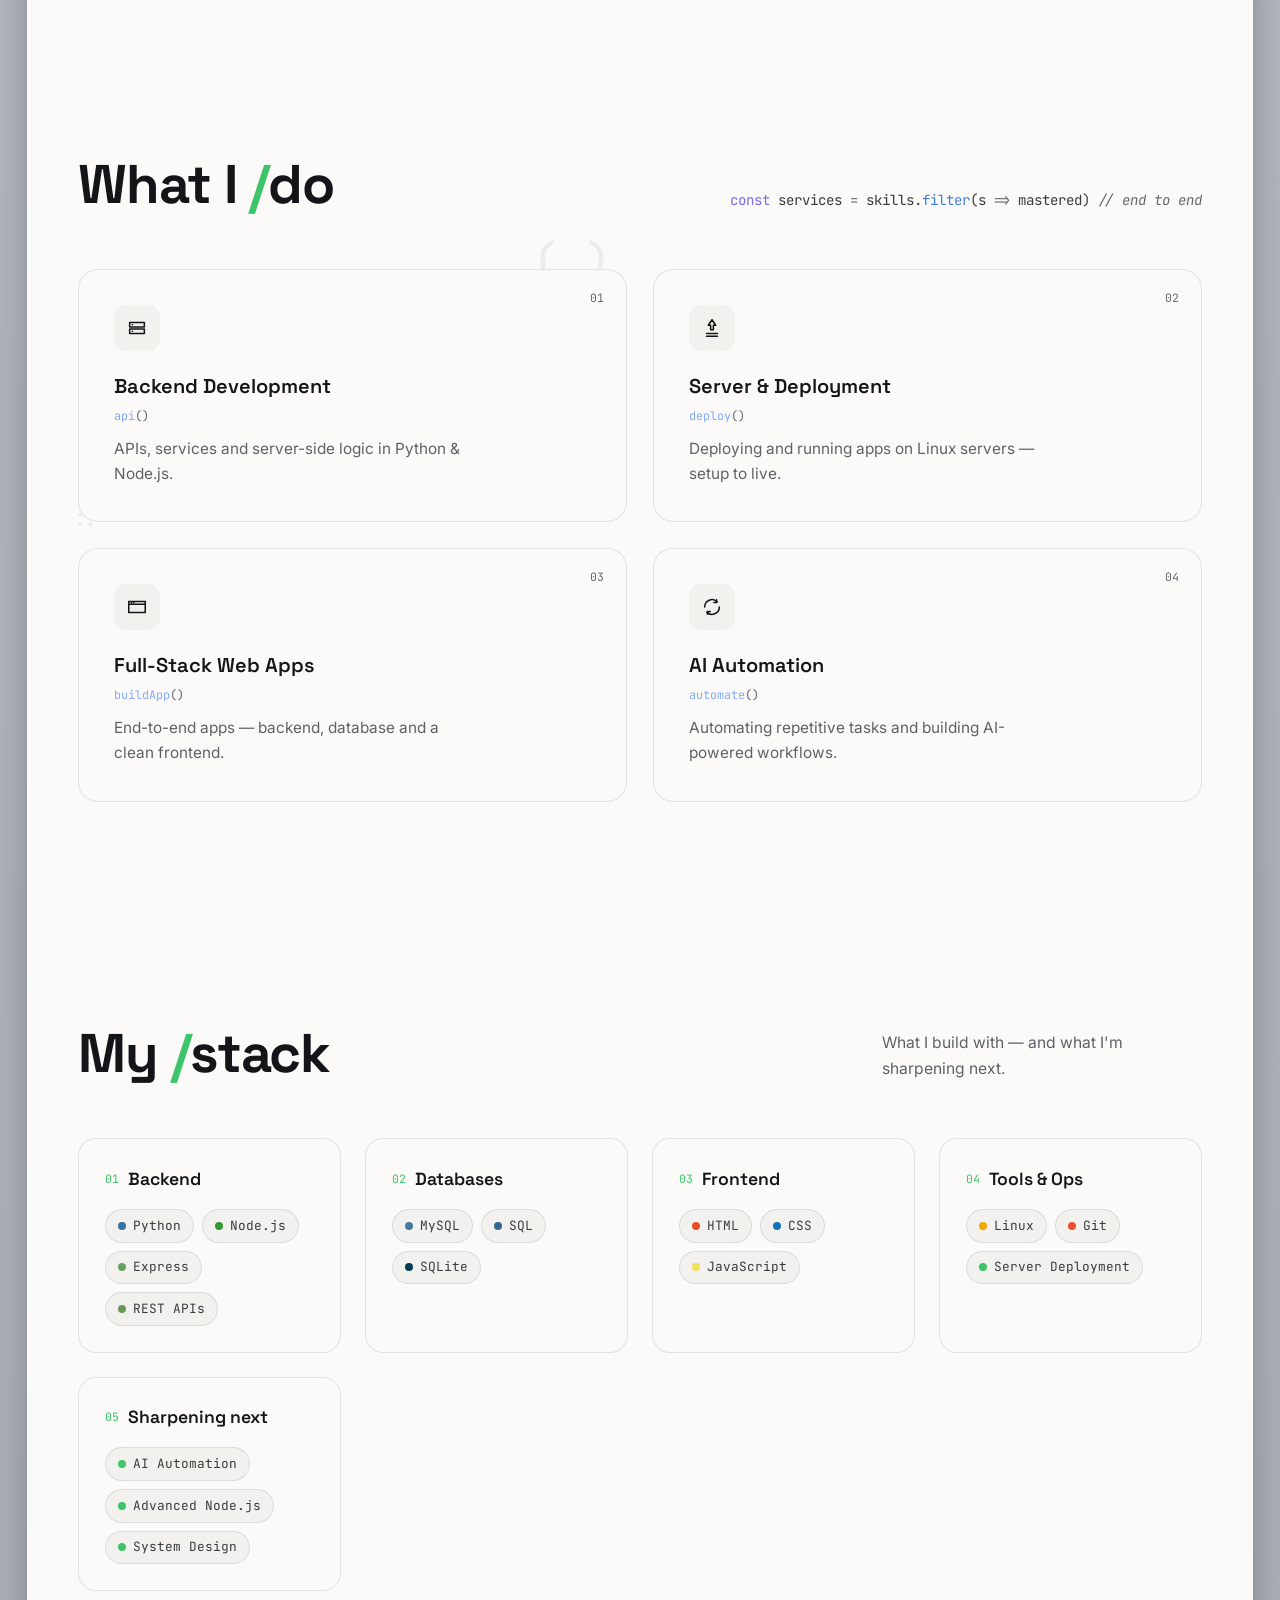
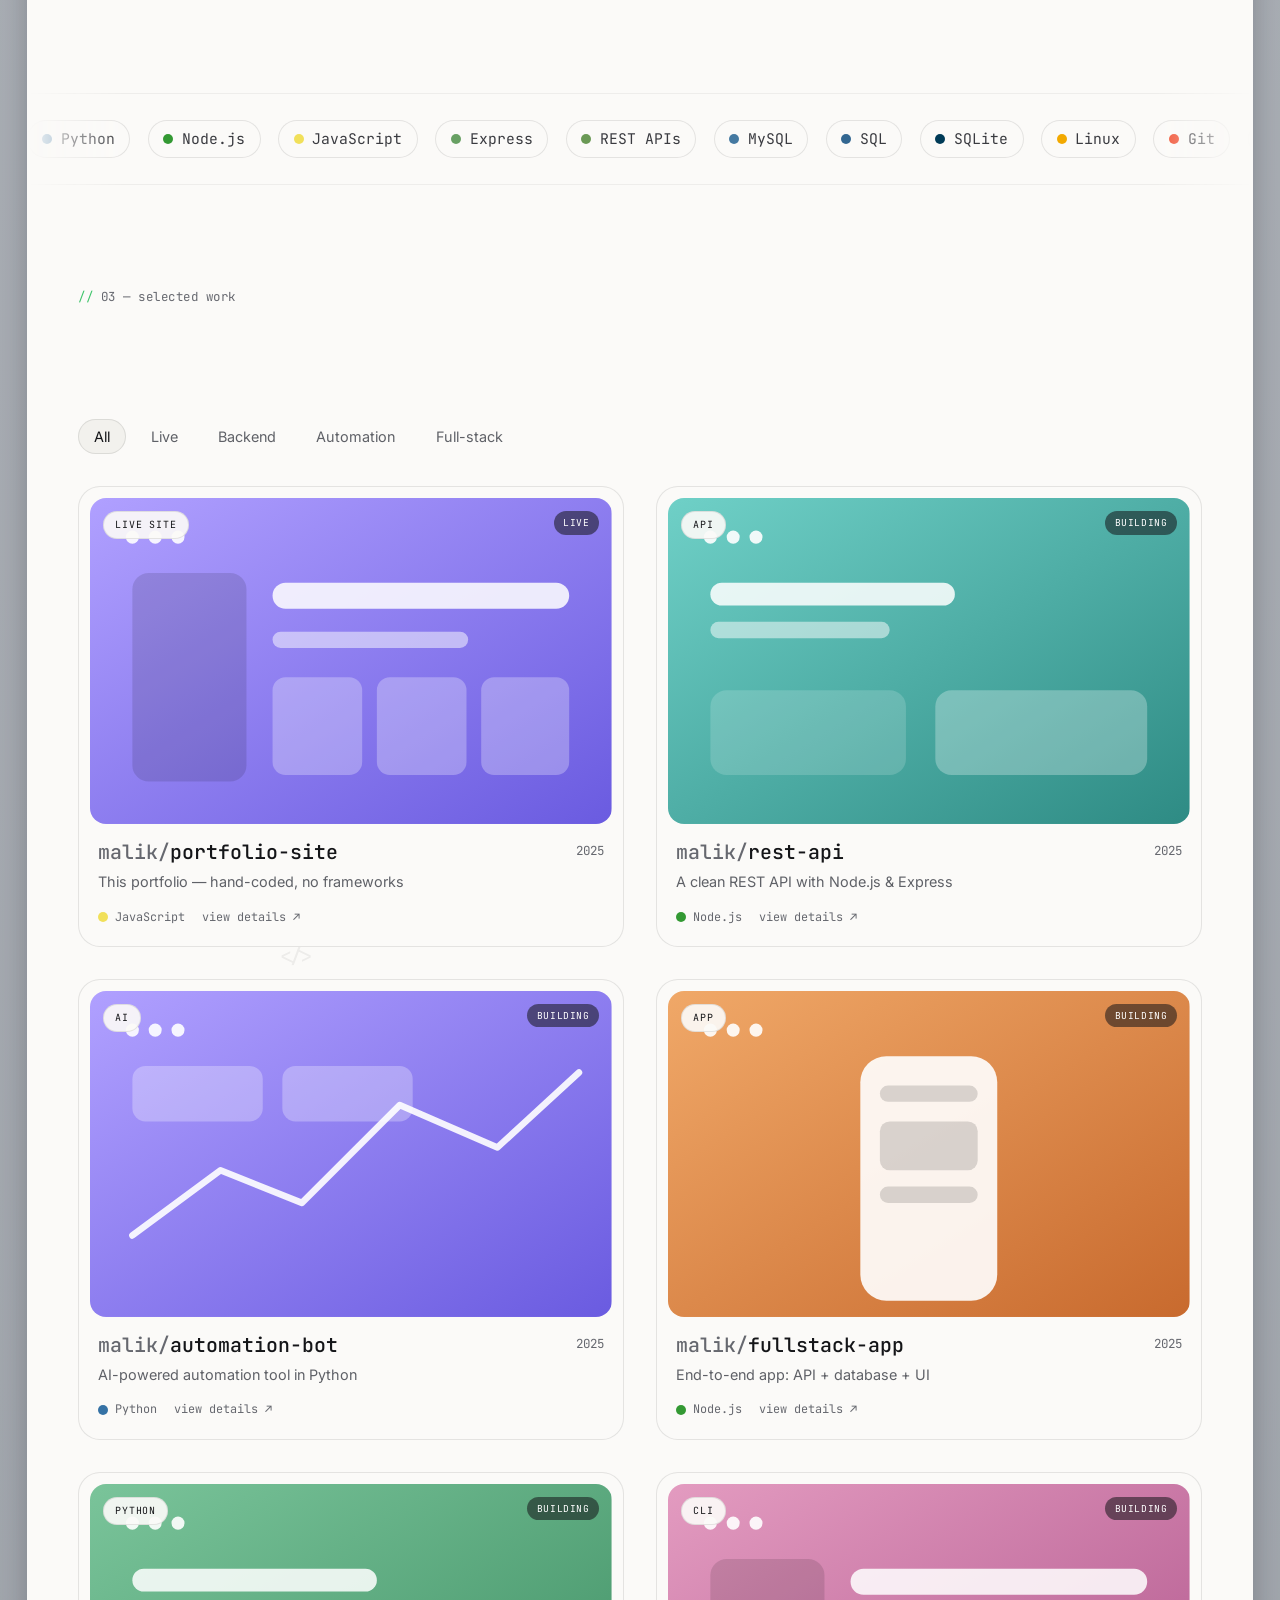
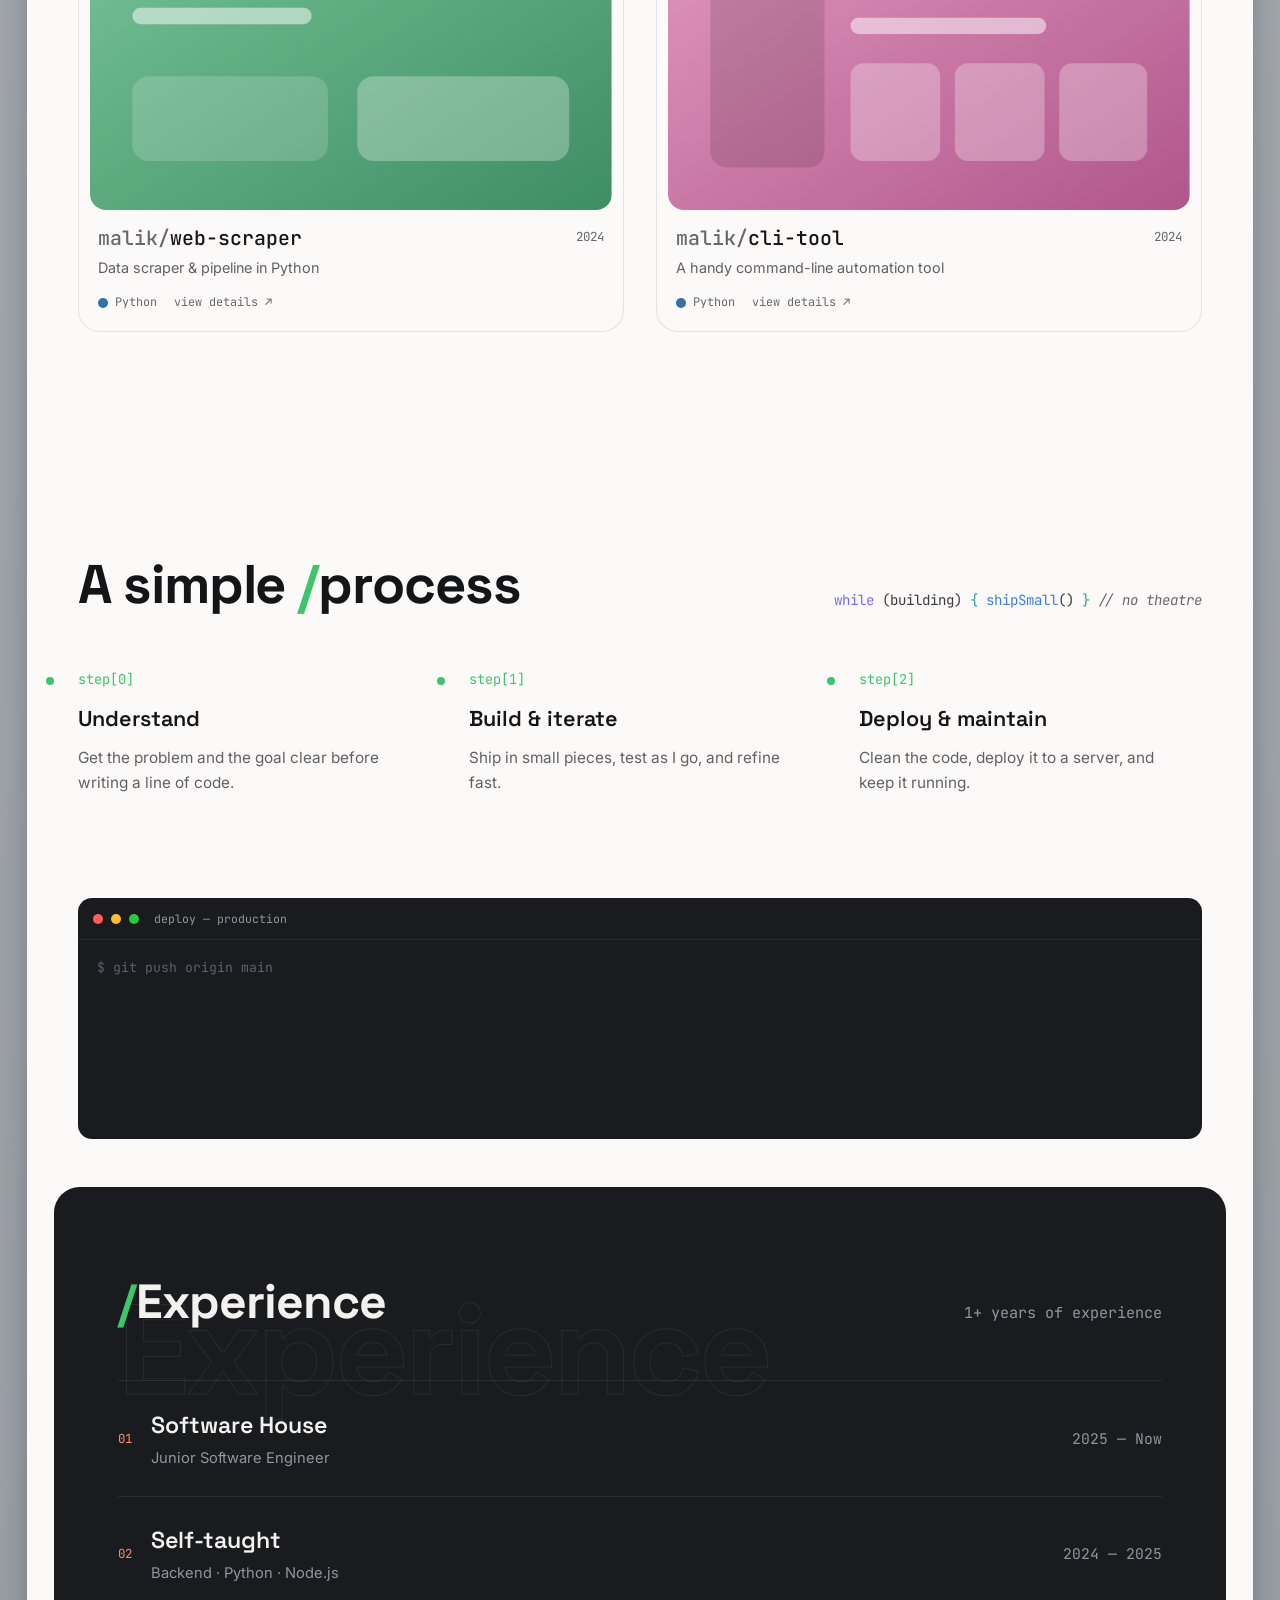
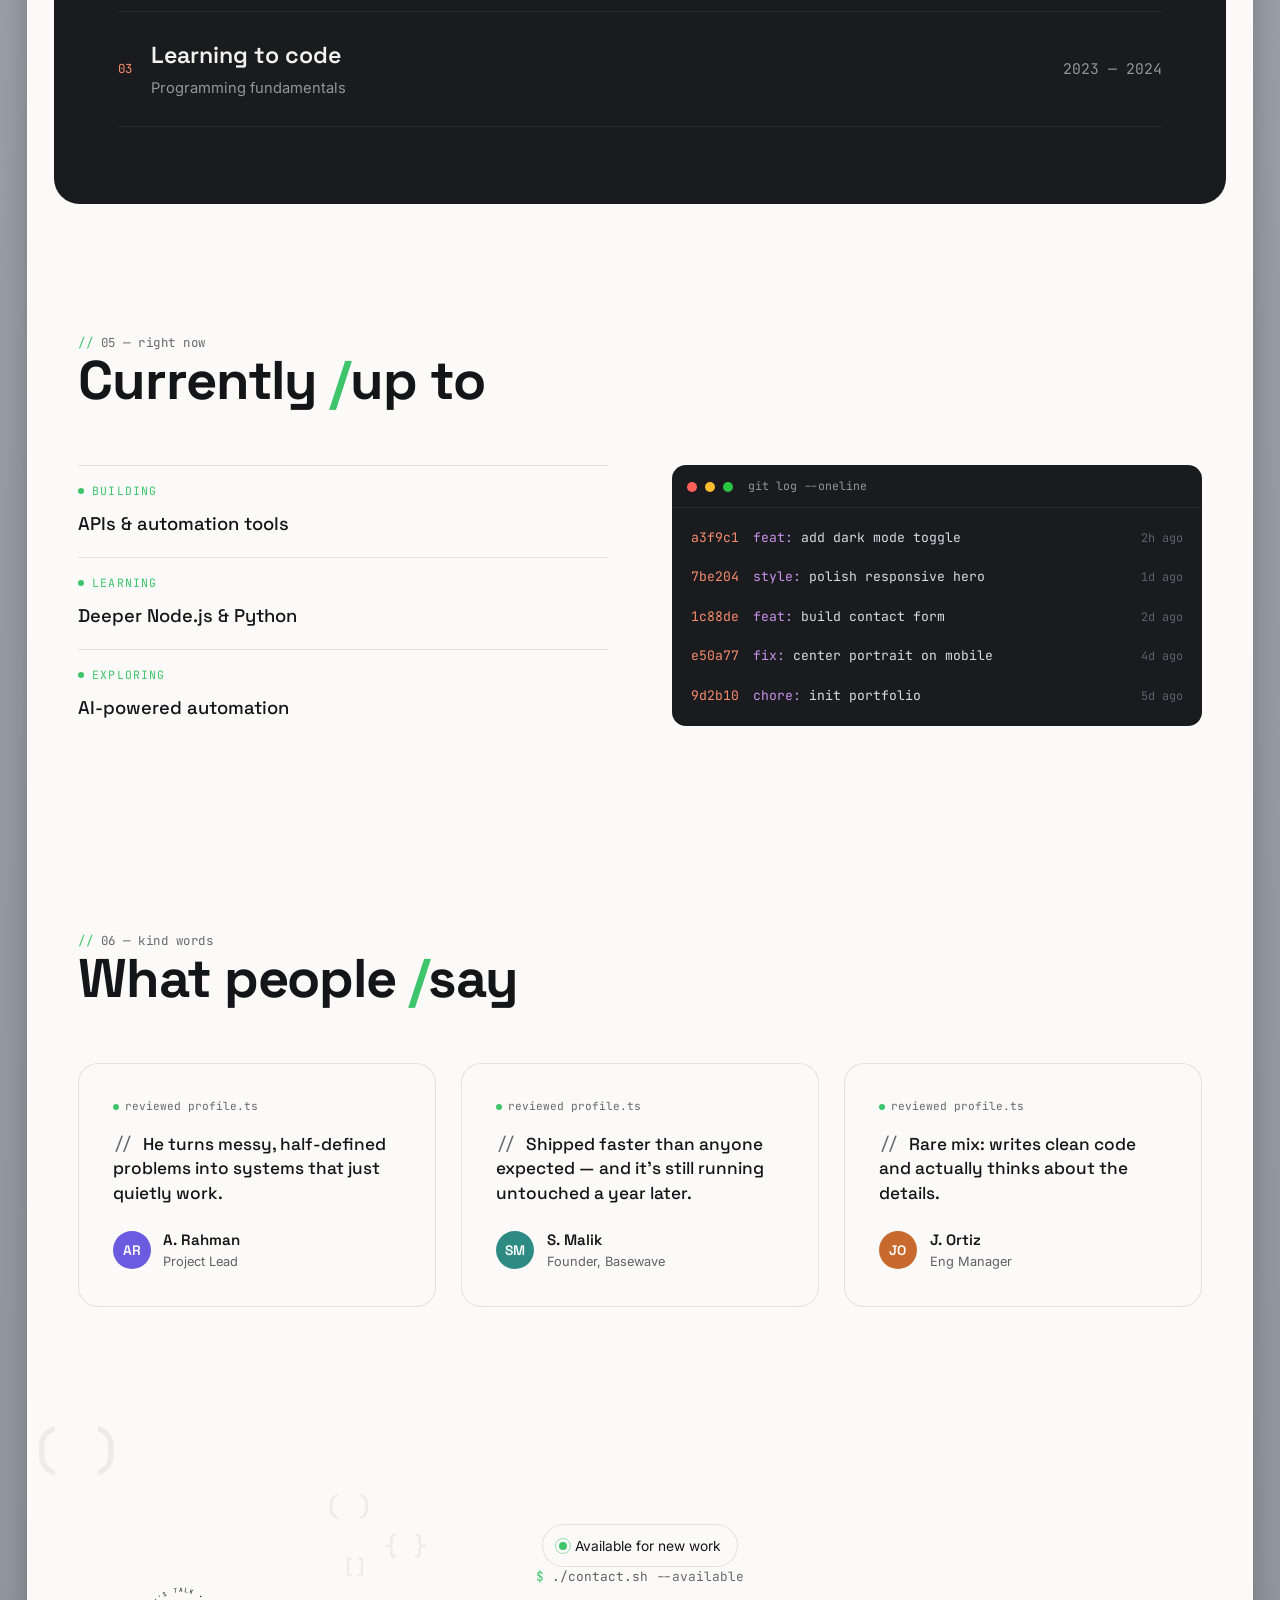
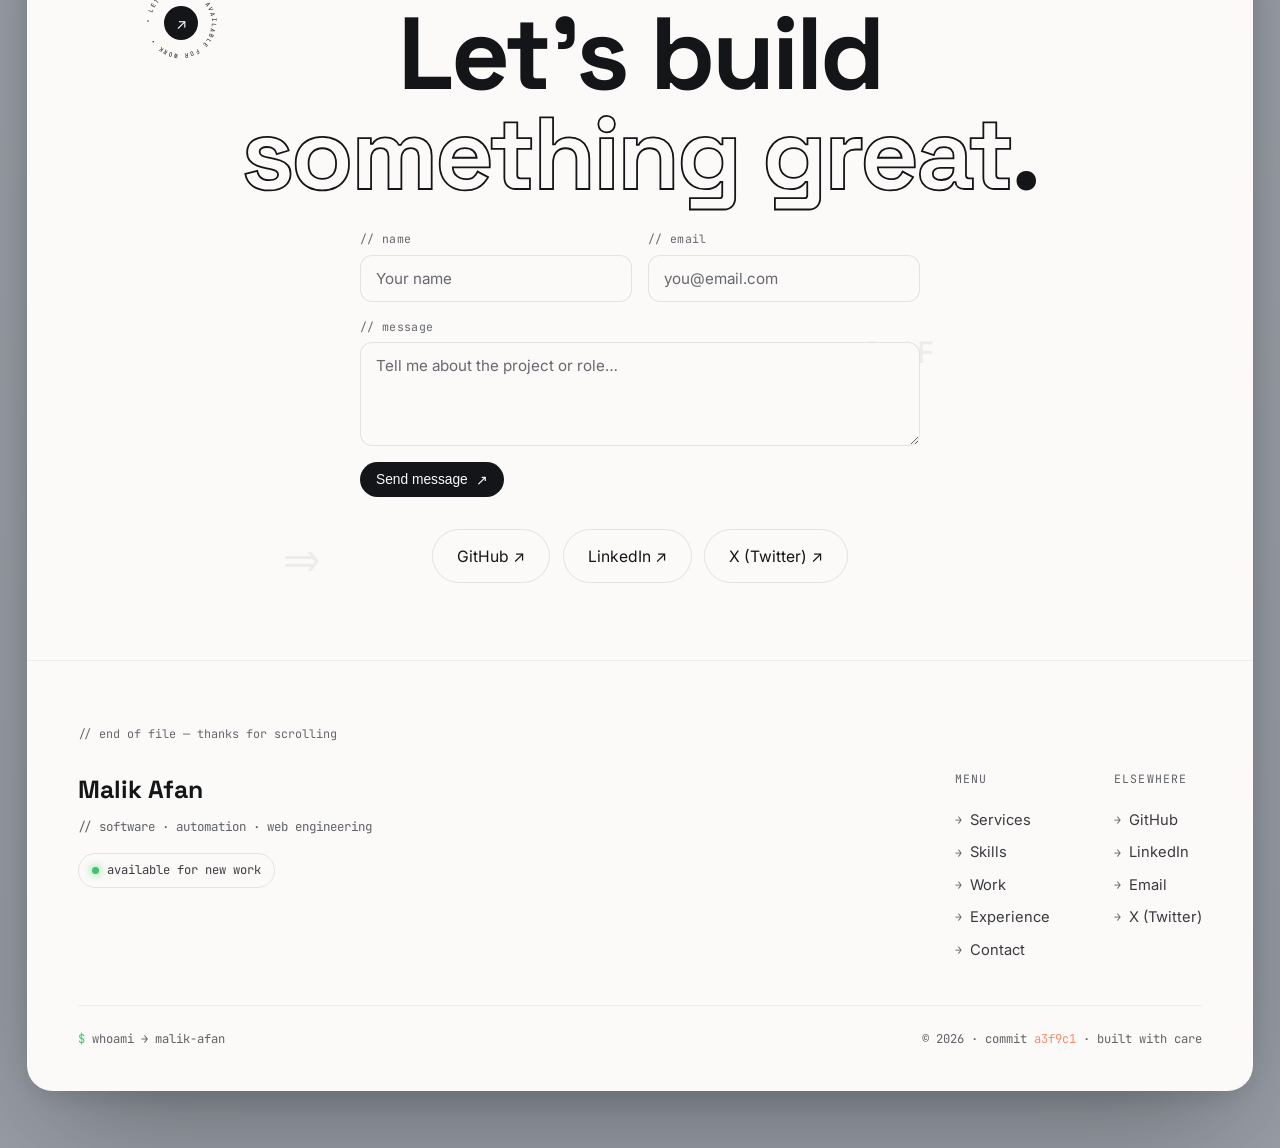
==== commit bc48e058: "lighthouse v2: a11y + perf fixes" ====
--- a/index.html
+++ b/index.html
@@ -76,7 +76,7 @@
 
     <div class="hero-portrait">
       <img class="pf-img pf-light" src="assets/portrait.webp" alt="Portrait of Malik Afan" width="1200" height="843" decoding="async" fetchpriority="high" />
-      <img class="pf-img pf-dark" src="assets/portrait-dark.webp" alt="Portrait of Malik Afan" width="1200" height="835" decoding="async" loading="lazy" />
+      <img class="pf-img pf-dark" src="assets/portrait-dark.webp" alt="Portrait of Malik Afan" width="1200" height="835" decoding="async" />
     </div>
 
     <div class="hero-foot">
--- a/css/style.css
+++ b/css/style.css
@@ -2,7 +2,7 @@
 :root{
   --sky-1:#C7CBD1; --sky-2:#AEB3BA; --sky-3:#989DA5;
   --card:#FBFAF8; --card-2:#F2F1ED; --card-3:#EAE8E2;
-  --ink:#141518; --ink-2:#3A3B40; --dim:#5F6167; --faint:#8C8F96;
+  --ink:#141518; --ink-2:#3A3B40; --dim:#5F6167; --faint:#66686F;
   --line:rgba(20,21,24,0.10); --line-2:rgba(20,21,24,0.055);
   --dark:#1A1B1F; --dark-2:#212228; --dark-line:rgba(255,255,255,0.08);
   --d-text:#F3F2EF; --d-dim:#94959B;
@@ -380,7 +380,7 @@
 .foot .ftag{ font-family:var(--fm); font-size:.78rem; color:var(--dim); margin-top:.5rem; }
 .foot .fstatus{ display:inline-flex; align-items:center; gap:.5rem; margin-top:1rem; font-family:var(--fm); font-size:.76rem; color:var(--ink-2); border:1px solid var(--line); border-radius:100px; padding:.4rem .8rem; }
 .foot .fstatus i{ width:7px; height:7px; border-radius:50%; background:var(--green); box-shadow:0 0 8px var(--green); animation:blink 1.6s ease infinite; }
-.foot .fcol h4{ font-family:var(--fm); font-size:.72rem; letter-spacing:.1em; text-transform:uppercase; color:var(--faint); margin-bottom:1rem; }
+.foot .fcol .fcol-h{ font-family:var(--fm); font-size:.72rem; letter-spacing:.1em; text-transform:uppercase; color:var(--dim); margin-bottom:1rem; }
 .foot .fcol a{ display:flex; align-items:center; gap:.5rem; color:var(--ink-2); font-size:.92rem; padding:.28rem 0; transition:color .3s var(--ease); }
 .foot .fcol a::before{ content:"→"; color:var(--faint); font-family:var(--fm); font-size:.8em; }
 .foot .fcol a:hover{ color:var(--ink); }
@@ -392,8 +392,8 @@
 #loader .m{ font-family:var(--fd); font-weight:700; font-size:clamp(1.6rem,5vw,2.4rem); letter-spacing:-0.02em; }
 #loader .mono2{ font-family:var(--fm); font-size:.78rem; color:var(--dim); }
 #loader .t{ width:min(44vw,240px); height:2px; background:var(--line); border-radius:2px; overflow:hidden; }
-#loader .b{ height:100%; width:0%; background:var(--ink); animation:load 1.1s var(--ease) forwards; }
-@keyframes load{ to{ width:100%; } }
+#loader .b{ height:100%; width:100%; transform:scaleX(0); transform-origin:left; background:var(--ink); animation:load 1.1s var(--ease) forwards; }
+@keyframes load{ to{ transform:scaleX(1); } }
 
 /* ============================================================
    RESPONSIVE — per-screen breakpoints (each tunable on its own)
